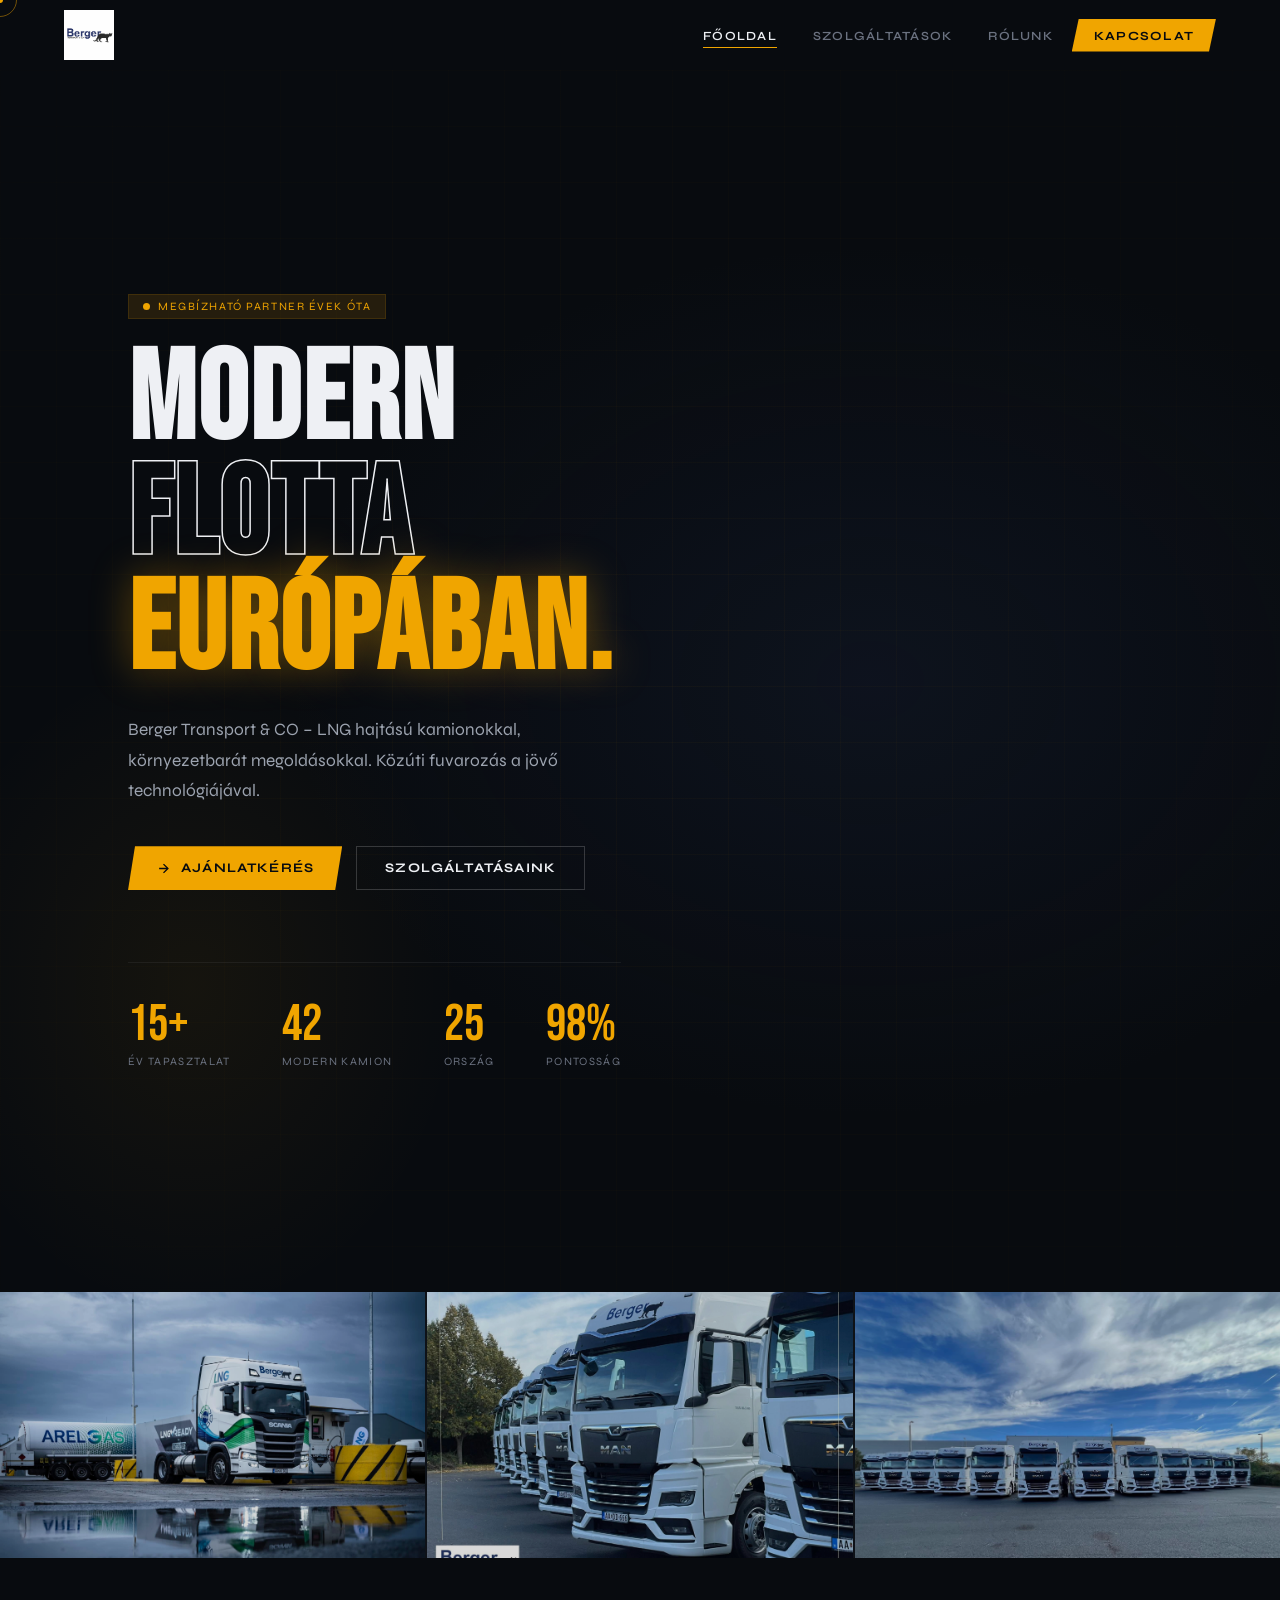
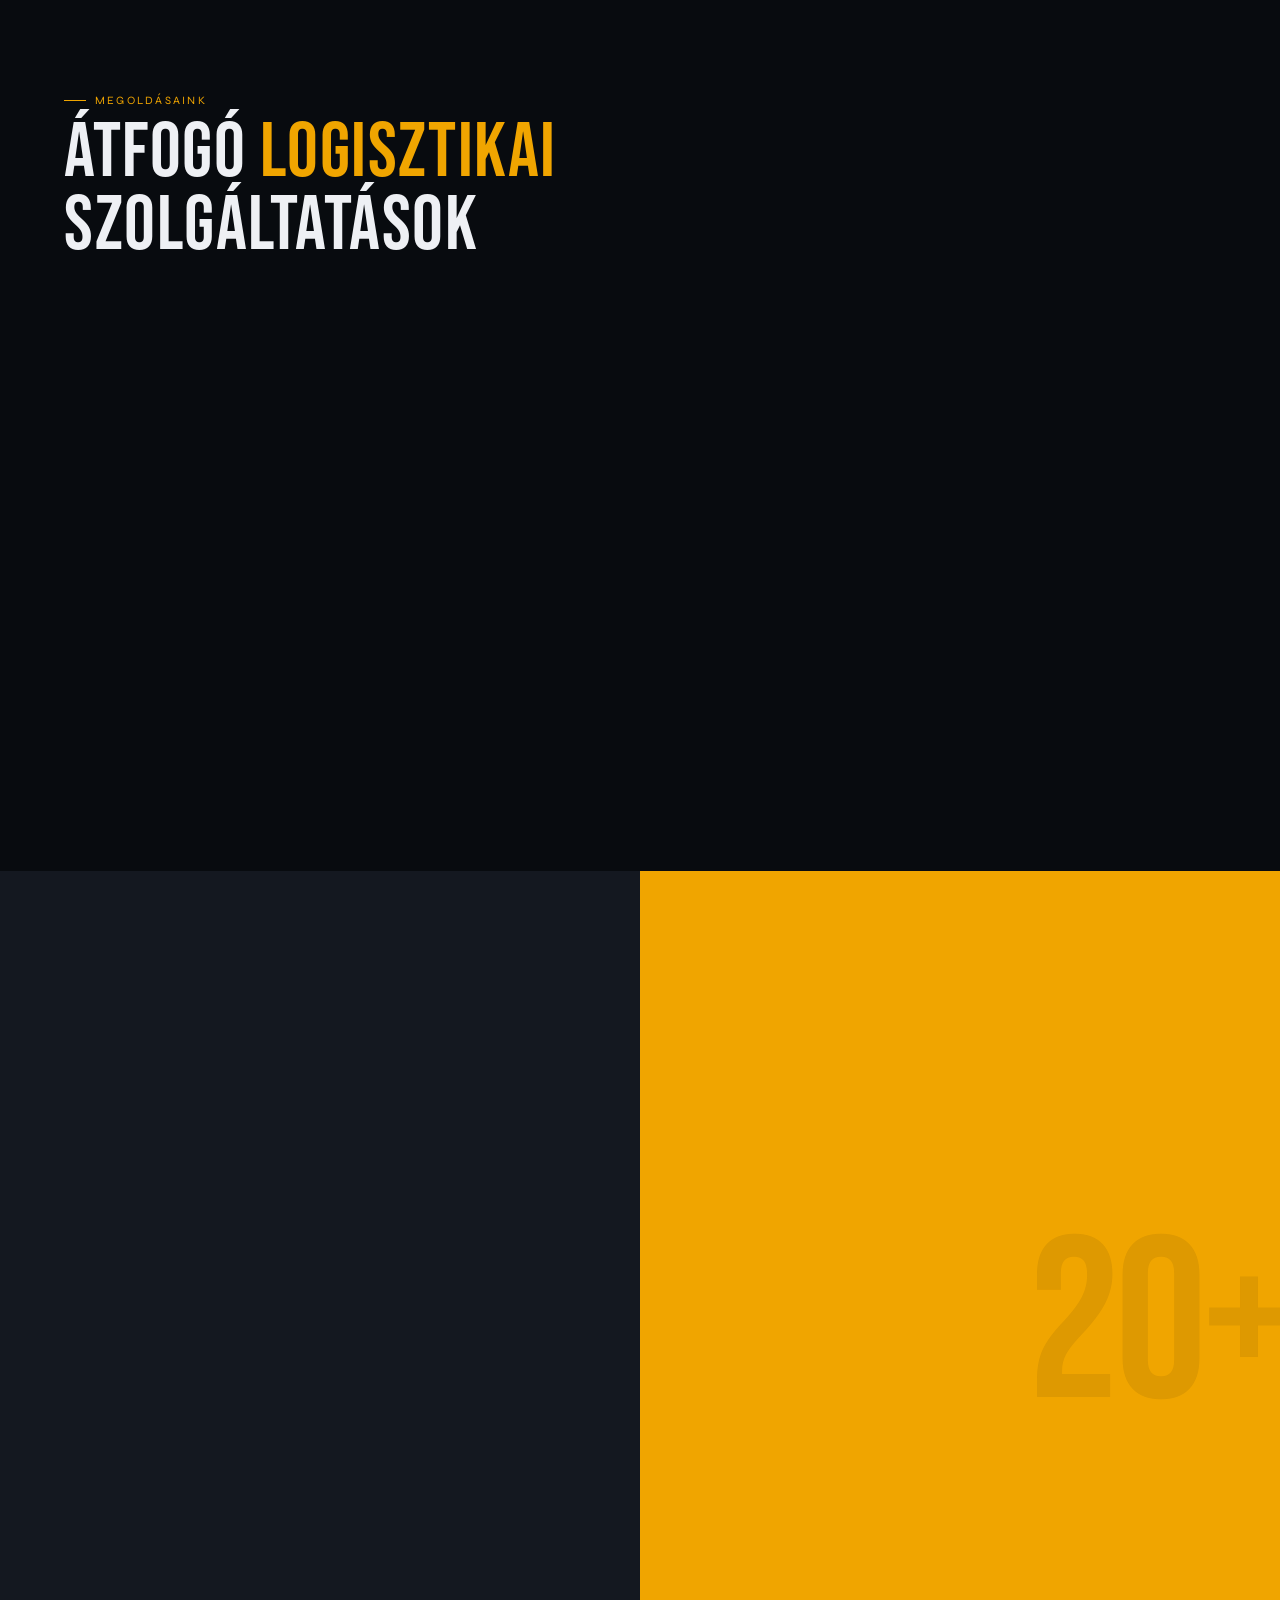
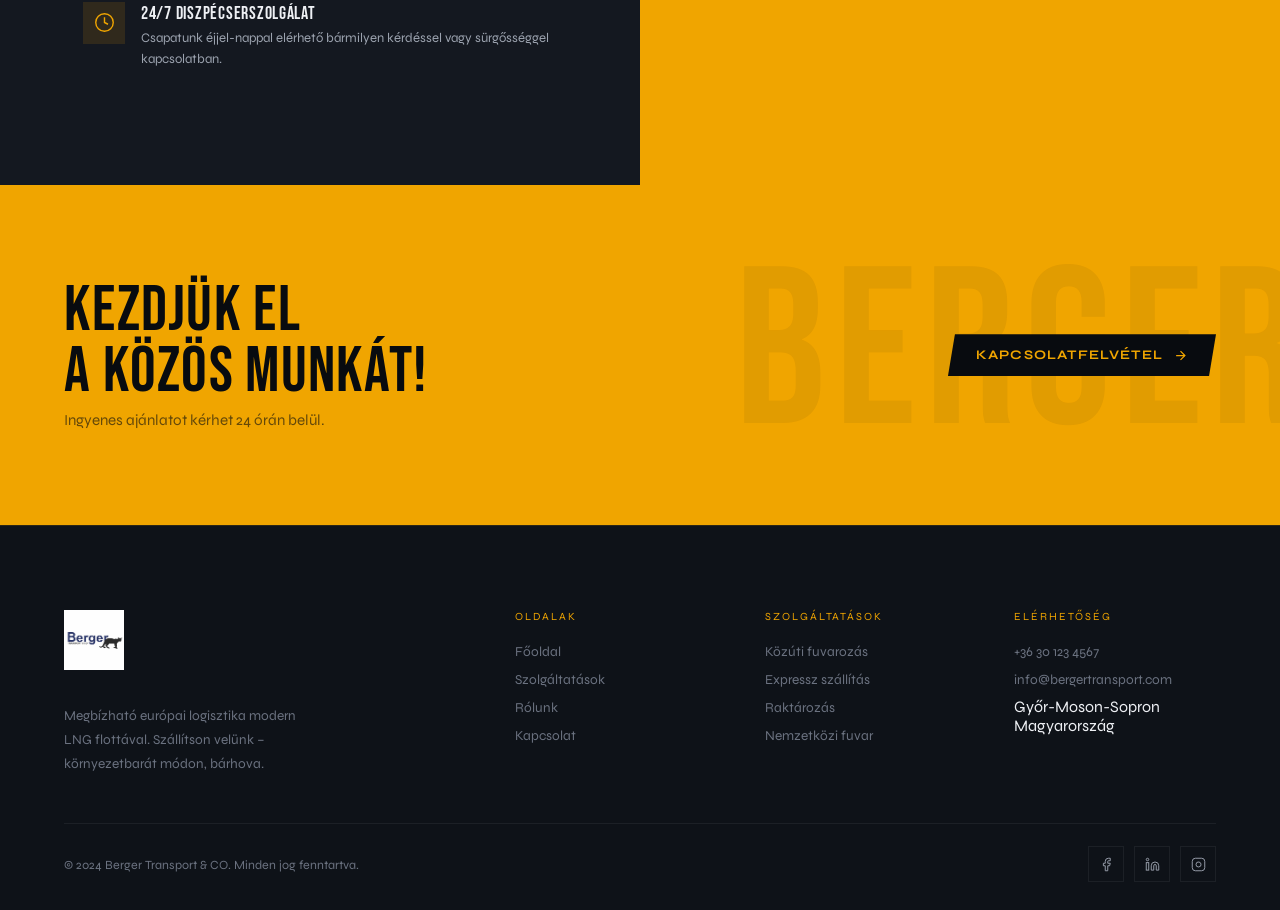
==== index.html @ 61ad1103 "Update index.html" ====
<!DOCTYPE html>
<html lang="hu">
<head>
<meta charset="UTF-8">
<meta name="viewport" content="width=device-width, initial-scale=1.0">
<meta name="description" content="Berger Transport & CO - Megbízható közúti fuvarozás és logisztikai szolgáltatások Európa-szerte. Modern LNG flotta.">
<meta name="keywords" content="fuvarozás, logisztika, szállítmányozás, raktározás, közúti fuvar, expressz szállítás, Berger Transport, LNG kamion">
<meta property="og:title" content="Berger Transport & CO – Logisztika & Fuvarozás">
<meta property="og:description" content="Megbízható európai logisztika modern LNG flottával. Közúti fuvarozás, raktározás, expressz szállítás.">
<meta property="og:type" content="website">
<title>Berger Transport & CO – Logisztika & Fuvarozás</title>
<link href="https://fonts.googleapis.com/css2?family=Bebas+Neue&family=Syne:wght@400;600;700&display=swap" rel="stylesheet">
<style>
:root {
  --bg: #080b0f;
  --bg2: #0e1218;
  --bg3: #141820;
  --navy: #2c3e70;
  --gold: #f0a500;
  --gold2: #d48e00;
  --gold-dim: rgba(240,165,0,0.12);
  --text: #eef0f4;
  --muted: #6b7280;
  --muted2: #9ca3af;
  --border: rgba(240,165,0,0.13);
  --border2: rgba(255,255,255,0.06);
  --nav: 70px;
}

*,*::before,*::after{box-sizing:border-box;margin:0;padding:0}
html{scroll-behavior:smooth}
body{
  background:var(--bg);color:var(--text);
  font-family:'Syne',sans-serif;
  overflow-x:hidden;
  -webkit-font-smoothing:antialiased;
}

/* ── CURSOR ── */
#cur-dot,#cur-ring{position:fixed;top:0;left:0;pointer-events:none;z-index:10000;border-radius:50%;transform:translate(-50%,-50%)}
#cur-dot{width:6px;height:6px;background:var(--gold);transition:transform .1s}
#cur-ring{width:34px;height:34px;border:1.5px solid var(--gold);opacity:.45;transition:transform .15s ease,width .25s,height .25s,opacity .25s}
body.link-hover #cur-ring{width:52px;height:52px;opacity:.25}

/* ── PROGRESS BAR ── */
#prog{position:fixed;top:var(--nav);left:0;height:2px;background:var(--gold);width:0;z-index:999;transition:width .08s linear;pointer-events:none}

/* ── NAV ── */
nav{
  position:fixed;top:0;left:0;right:0;height:var(--nav);
  display:flex;align-items:center;justify-content:space-between;
  padding:0 clamp(16px,5vw,64px);
  z-index:900;transition:background .4s,box-shadow .4s;
}
nav.solid{background:rgba(8,11,15,0.95);backdrop-filter:blur(18px);box-shadow:0 1px 0 var(--border)}

.logo{display:flex;align-items:center;gap:11px;text-decoration:none;cursor:pointer}
.logo-img{height:50px;width:auto;object-fit:contain}

.nav-menu{display:flex;list-style:none;gap:2px}
.nav-menu a{
  display:block;padding:9px 17px;
  font-size:.78rem;font-weight:600;letter-spacing:.1em;text-transform:uppercase;
  text-decoration:none;color:var(--muted);position:relative;transition:color .25s;
}
.nav-menu a::after{
  content:'';position:absolute;bottom:4px;left:17px;right:17px;height:1px;
  background:var(--gold);transform:scaleX(0);transform-origin:left;transition:transform .3s;
}
.nav-menu a:hover,.nav-menu a.on{color:var(--text)}
.nav-menu a:hover::after,.nav-menu a.on::after{transform:scaleX(1)}
.nav-menu .cta-link a{
  background:var(--gold);color:#080b0f;
  padding:9px 22px;font-weight:700;
  clip-path:polygon(7px 0%,100% 0%,calc(100% - 7px) 100%,0% 100%);
  transition:background .2s,transform .2s;
}
.nav-menu .cta-link a::after{display:none}
.nav-menu .cta-link a:hover{background:var(--gold2);transform:translateY(-1px);color:#080b0f}

.burger{display:none;flex-direction:column;gap:5px;background:none;border:none;cursor:pointer;padding:6px}
.burger span{display:block;width:22px;height:2px;background:var(--text);transition:transform .3s,opacity .3s;border-radius:1px}
.burger.x span:nth-child(1){transform:translateY(7px) rotate(45deg)}
.burger.x span:nth-child(2){opacity:0}
.burger.x span:nth-child(3){transform:translateY(-7px) rotate(-45deg)}

/* ── MOBILE NAV ── */
@media(max-width:768px){
  .nav-menu{display:none}
  .burger{display:flex}
  nav{height:60px;padding:0 18px}
  :root{--nav:60px}
  .logo-img{height:40px}
}

/* ── MOBILE OVERLAY ── */
.mob-overlay{
  display:none;position:fixed;inset:0;z-index:850;
  background:rgba(8,11,15,.97);backdrop-filter:blur(24px);
  flex-direction:column;align-items:center;justify-content:center;gap:6px;
}
.mob-overlay.open{display:flex}
.mob-overlay a{
  font-family:'Bebas Neue',sans-serif;
  font-size:clamp(2.4rem,9vw,4rem);letter-spacing:.05em;
  text-decoration:none;color:var(--muted2);
  transition:color .2s;
  opacity:0;transform:translateY(18px);
  animation:mobIn .35s forwards;
}
.mob-overlay a:nth-child(1){animation-delay:.05s}
.mob-overlay a:nth-child(2){animation-delay:.1s}
.mob-overlay a:nth-child(3){animation-delay:.15s}
.mob-overlay a:nth-child(4){animation-delay:.2s}
.mob-overlay a:hover,.mob-overlay a:active{color:var(--gold)}
@keyframes mobIn{to{opacity:1;transform:translateY(0)}}

@media (hover:none){
  #cur-dot,#cur-ring{display:none}
  body{cursor:auto}
}

/* ── PAGES ── */
.page{display:none;min-height:100vh;padding-top:var(--nav);animation:fadeSlide .45s ease}
.page.active{display:block}
@keyframes fadeSlide{from{opacity:0;transform:translateY(14px)}to{opacity:1;transform:translateY(0)}}

/* ── SHARED HELPERS ── */
.lbl{
  display:inline-flex;align-items:center;gap:9px;
  font-size:.7rem;letter-spacing:.2em;text-transform:uppercase;color:var(--gold);
  margin-bottom:10px;
}
.lbl::before{content:'';width:22px;height:1px;background:var(--gold)}
.sec-title{
  font-family:'Bebas Neue',sans-serif;
  font-size:clamp(2.4rem,6vw,4.8rem);
  line-height:.95;letter-spacing:.02em;margin-bottom:14px;
}
.sec-sub{color:var(--muted2);font-size:.95rem;line-height:1.72;max-width:500px;margin-bottom:52px}
section{padding:clamp(64px,10vw,128px) clamp(16px,5vw,72px)}

.reveal{opacity:0;transform:translateY(28px);transition:opacity .7s ease,transform .7s ease}
.reveal.in{opacity:1;transform:none}
.reveal.d1{transition-delay:.1s}.reveal.d2{transition-delay:.2s}.reveal.d3{transition-delay:.3s}.reveal.d4{transition-delay:.4s}

/* ── BTN ── */
.btn{
  display:inline-flex;align-items:center;gap:10px;
  padding:13px 28px;font-weight:700;font-size:.82rem;
  letter-spacing:.09em;text-transform:uppercase;text-decoration:none;
  border:none;cursor:pointer;font-family:'Syne',sans-serif;
  clip-path:polygon(7px 0%,100% 0%,calc(100% - 7px) 100%,0% 100%);
  transition:transform .2s,background .2s,color .2s;
}
.btn svg{width:15px;height:15px;flex-shrink:0}
.btn-gold{background:var(--gold);color:#080b0f}
.btn-gold:hover{background:var(--gold2);transform:translateY(-2px)}
.btn-outline{background:transparent;color:var(--text);border:1px solid rgba(255,255,255,.18);clip-path:none}
.btn-outline:hover{border-color:var(--gold);color:var(--gold);transform:translateY(-2px)}
.btn-dark{background:#080b0f;color:var(--gold)}
.btn-dark:hover{background:#0e1218;transform:translateY(-2px)}

/* ══════════════════════════════════
   HOME PAGE
══════════════════════════════════ */
.hero{
  position:relative;min-height:calc(100vh - var(--nav));
  display:flex;align-items:center;overflow:hidden;
}
.hero-bg{
  position:absolute;inset:0;
  background:
    radial-gradient(ellipse 70% 55% at 68% 50%, rgba(44,62,112,.15) 0%, transparent 65%),
    radial-gradient(ellipse 35% 45% at 15% 75%, rgba(240,165,0,.06) 0%, transparent 60%);
}
.hero-grid{
  position:absolute;inset:0;
  background-image:
    linear-gradient(rgba(240,165,0,.035) 1px,transparent 1px),
    linear-gradient(90deg,rgba(240,165,0,.035) 1px,transparent 1px);
  background-size:56px 56px;
  mask-image:radial-gradient(ellipse 85% 85% at 50% 50%,black,transparent);
}

.hero-inner{
  position:relative;z-index:2;
  padding:clamp(48px,8vw,96px) clamp(16px,5vw,72px);
  max-width:700px;
}
.hero-chip{
  display:inline-flex;align-items:center;gap:8px;
  background:var(--gold-dim);border:1px solid var(--border);
  padding:5px 14px;font-size:.7rem;letter-spacing:.14em;text-transform:uppercase;
  color:var(--gold);margin-bottom:26px;
  animation:fadeUp .55s ease both;
}
.hero-chip::before{content:'';width:7px;height:7px;background:var(--gold);border-radius:50%;animation:blink 1.6s ease-in-out infinite}
@keyframes blink{0%,100%{opacity:1}50%{opacity:.15}}
h1.htitle{
  font-family:'Bebas Neue',sans-serif;
  font-size:clamp(3.8rem,10vw,7.8rem);
  line-height:.92;letter-spacing:.015em;
  margin-bottom:26px;
  animation:fadeUp .55s .08s ease both;
}
h1.htitle .stroke{-webkit-text-stroke:1.5px var(--text);color:transparent}
h1.htitle .glow{color:var(--gold);text-shadow:0 0 40px rgba(240,165,0,.4)}
.hero-desc{
  font-size:clamp(.9rem,1.7vw,1.08rem);color:var(--muted2);line-height:1.75;
  max-width:460px;margin-bottom:40px;
  animation:fadeUp .55s .16s ease both;
}
.hero-acts{display:flex;gap:14px;flex-wrap:wrap;animation:fadeUp .55s .24s ease both}
.hero-nums{
  display:flex;gap:clamp(20px,4vw,56px);
  margin-top:clamp(40px,6vw,72px);
  padding-top:36px;border-top:1px solid var(--border2);
  animation:fadeUp .55s .32s ease both;
  flex-wrap:wrap;
}
.hnum-val{font-family:'Bebas Neue',sans-serif;font-size:clamp(2rem,4.5vw,3.2rem);color:var(--gold);line-height:1}
.hnum-lab{font-size:.7rem;letter-spacing:.12em;text-transform:uppercase;color:var(--muted);margin-top:5px}

@keyframes fadeUp{from{opacity:0;transform:translateY(22px)}to{opacity:1;transform:translateY(0)}}

/* ── PHOTO SHOWCASE ── */
.photo-showcase{
  background:var(--bg2);
  padding:0;
  display:grid;
  grid-template-columns:repeat(3,1fr);
  gap:2px;
  overflow:hidden;
}
.photo-item{
  position:relative;
  aspect-ratio:16/10;
  overflow:hidden;
  cursor:pointer;
}
.photo-item img{
  width:100%;
  height:100%;
  object-fit:cover;
  transition:transform .6s ease,filter .4s;
  filter:brightness(.85);
}
.photo-item:hover img{
  transform:scale(1.08);
  filter:brightness(1);
}
.photo-overlay{
  position:absolute;
  inset:0;
  background:linear-gradient(to top,rgba(8,11,15,.85) 0%,transparent 60%);
  display:flex;
  align-items:flex-end;
  padding:24px;
  opacity:0;
  transition:opacity .4s;
}
.photo-item:hover .photo-overlay{opacity:1}
.photo-caption{
  font-family:'Bebas Neue',sans-serif;
  font-size:1.4rem;
  letter-spacing:.04em;
  color:var(--gold);
}

@media(max-width:768px){
  .photo-showcase{grid-template-columns:1fr}
  .photo-item{aspect-ratio:16/9}
}

/* HOME – SERVICES PREVIEW */
.home-services{background:var(--bg)}
.srv-grid{
  display:grid;
  grid-template-columns:repeat(auto-fit,minmax(270px,1fr));
  gap:2px;
}
.srv-card{
  background:var(--bg3);padding:38px 34px;
  position:relative;overflow:hidden;
  transition:transform .35s,background .3s;
}
.srv-card::before{
  content:'';position:absolute;top:0;left:0;right:0;height:2px;
  background:var(--gold);transform:scaleX(0);transform-origin:left;transition:transform .4s;
}
.srv-card:hover{background:#1a2030;transform:translateY(-5px)}
.srv-card:hover::before{transform:scaleX(1)}
.srv-card-num{
  position:absolute;top:26px;right:26px;
  font-family:'Bebas Neue',sans-serif;font-size:4rem;
  color:rgba(240,165,0,.06);line-height:1;
  transition:color .3s;pointer-events:none;
}
.srv-card:hover .srv-card-num{color:rgba(240,165,0,.1)}
.srv-icon{
  width:50px;height:50px;background:var(--gold-dim);border:1px solid var(--border);
  display:flex;align-items:center;justify-content:center;margin-bottom:22px;
  transition:background .3s;
}
.srv-card:hover .srv-icon{background:rgba(240,165,0,.22)}
.srv-icon svg{width:24px;height:24px;stroke:var(--gold);fill:none;stroke-width:1.6}
.srv-card-title{font-family:'Bebas Neue',sans-serif;font-size:1.55rem;letter-spacing:.04em;margin-bottom:10px}
.srv-card-desc{color:var(--muted2);font-size:.86rem;line-height:1.68}

/* HOME – WHY */
.why-wrap{display:grid;grid-template-columns:1fr 1fr;gap:0;align-items:stretch}
@media(max-width:820px){.why-wrap{grid-template-columns:1fr}}
.why-left{padding:clamp(48px,8vw,96px) clamp(16px,5vw,72px);background:var(--bg3)}
.why-right{
  background:var(--gold);
  padding:clamp(48px,8vw,96px) clamp(16px,5vw,72px);
  display:flex;flex-direction:column;justify-content:center;
  position:relative;overflow:hidden;
}
.why-right::before{
  content:'20+';
  position:absolute;right:-10px;top:50%;transform:translateY(-50%);
  font-family:'Bebas Neue',sans-serif;font-size:clamp(8rem,18vw,15rem);
  color:rgba(8,11,15,.08);line-height:1;pointer-events:none;letter-spacing:-.02em;
}
.why-features{display:flex;flex-direction:column;gap:18px;margin-bottom:0}
.why-feat{
  display:flex;gap:16px;align-items:flex-start;
  padding:18px;border:1px solid transparent;
  transition:border-color .3s,background .3s;
}
.why-feat:hover{border-color:var(--border);background:rgba(240,165,0,.03)}
.wf-icon{
  width:42px;height:42px;flex-shrink:0;
  background:var(--gold-dim);display:flex;align-items:center;justify-content:center;
}
.wf-icon svg{width:21px;height:21px;stroke:var(--gold);fill:none;stroke-width:1.6}
.wf-title{font-family:'Bebas Neue',sans-serif;font-size:1.15rem;letter-spacing:.04em;margin-bottom:3px}
.wf-desc{color:var(--muted2);font-size:.82rem;line-height:1.62}

.why-right-title{
  font-family:'Bebas Neue',sans-serif;
  font-size:clamp(2.5rem,5vw,4rem);
  color:#080b0f;line-height:.95;letter-spacing:.02em;
  margin-bottom:20px;position:relative;z-index:1;
}
.why-right-desc{color:rgba(8,11,15,.65);font-size:.95rem;line-height:1.72;margin-bottom:32px;position:relative;z-index:1;max-width:380px}
.why-nums{display:flex;gap:36px;position:relative;z-index:1;flex-wrap:wrap}
.wnum{border-left:2px solid rgba(8,11,15,.2);padding-left:16px}
.wnum-val{font-family:'Bebas Neue',sans-serif;font-size:2.4rem;color:#080b0f;line-height:1}
.wnum-lab{font-size:.68rem;letter-spacing:.1em;text-transform:uppercase;color:rgba(8,11,15,.55);margin-top:3px}

/* HOME – CTA STRIP */
.cta-strip{
  background:var(--gold);
  padding:clamp(56px,8vw,96px) clamp(16px,5vw,72px);
  position:relative;overflow:hidden;
}
.cta-strip::after{
  content:'BERGER';
  position:absolute;right:-30px;top:50%;transform:translateY(-50%);
  font-family:'Bebas Neue',sans-serif;
  font-size:clamp(5rem,18vw,14rem);
  color:rgba(8,11,15,.06);letter-spacing:.04em;pointer-events:none;white-space:nowrap;
}
.cta-inner{display:flex;align-items:center;justify-content:space-between;gap:32px;flex-wrap:wrap;position:relative;z-index:1}
.cta-title{font-family:'Bebas Neue',sans-serif;font-size:clamp(2.2rem,5.5vw,4rem);color:#080b0f;line-height:.95;letter-spacing:.02em}
.cta-sub{color:rgba(8,11,15,.6);font-size:.95rem;margin-top:8px}

/* ══════════════════════════════════
   SERVICES PAGE
══════════════════════════════════ */
.page-hero{
  padding:clamp(52px,8vw,96px) clamp(16px,5vw,72px);
  background:var(--bg2);border-bottom:1px solid var(--border);
  position:relative;overflow:hidden;
}
.page-hero::after{
  content:attr(data-echo);
  position:absolute;right:-20px;bottom:-20px;
  font-family:'Bebas Neue',sans-serif;font-size:clamp(5rem,15vw,11rem);
  color:rgba(240,165,0,.04);letter-spacing:.04em;line-height:1;pointer-events:none;white-space:nowrap;
}
.srv-rows{display:flex;flex-direction:column;gap:2px}
.srv-row{
  display:grid;grid-template-columns:220px 1fr;
  background:var(--bg2);overflow:hidden;
  transition:background .3s;
}
.srv-row:hover{background:var(--bg3)}
.srv-row-l{
  padding:40px 32px;border-right:1px solid var(--border2);
  display:flex;flex-direction:column;justify-content:space-between;align-items:flex-start;
}
.srv-row-r{padding:40px 40px}
.srv-row-num{font-family:'Bebas Neue',sans-serif;font-size:3.5rem;color:rgba(240,165,0,.14);line-height:1;margin-bottom:auto}
.srv-row-icon{
  width:48px;height:48px;background:var(--gold-dim);border:1px solid var(--border);
  display:flex;align-items:center;justify-content:center;margin-top:16px;
}
.srv-row-icon svg{width:23px;height:23px;stroke:var(--gold);fill:none;stroke-width:1.5}
.srv-row-name{font-family:'Bebas Neue',sans-serif;font-size:1.6rem;letter-spacing:.04em;margin-bottom:12px}
.srv-row-desc{color:var(--muted2);font-size:.9rem;line-height:1.7;margin-bottom:20px}
.tags{display:flex;flex-wrap:wrap;gap:8px}
.tag{
  padding:4px 12px;border:1px solid var(--border2);
  font-size:.68rem;letter-spacing:.1em;text-transform:uppercase;color:var(--muted);
}
@media(max-width:680px){
  .srv-row{grid-template-columns:1fr}
  .srv-row-l{border-right:none;border-bottom:1px solid var(--border2);padding:28px 20px;flex-direction:row;align-items:center;gap:16px}
  .srv-row-num{font-size:2.5rem;margin-bottom:0}
  .srv-row-r{padding:28px 20px}
}

.process-grid{display:grid;grid-template-columns:repeat(auto-fit,minmax(200px,1fr));gap:2px}
.proc-card{
  background:var(--bg3);padding:36px 28px;
  position:relative;transition:transform .3s,background .3s;
}
.proc-card::before{
  content:'';position:absolute;top:0;left:0;width:2px;height:0;
  background:var(--gold);transition:height .4s ease;
}
.proc-card:hover::before{height:100%}
.proc-card:hover{background:#181f2d;transform:translateX(4px)}
.proc-step{font-family:'Bebas Neue',sans-serif;font-size:3rem;color:rgba(240,165,0,.12);line-height:1;margin-bottom:16px}
.proc-title{font-family:'Bebas Neue',sans-serif;font-size:1.25rem;letter-spacing:.04em;margin-bottom:8px}
.proc-desc{color:var(--muted2);font-size:.84rem;line-height:1.65}

/* ══════════════════════════════════
   ABOUT PAGE
══════════════════════════════════ */
.about-intro{display:grid;grid-template-columns:1fr 1fr;gap:0;align-items:stretch}
@media(max-width:820px){.about-intro{grid-template-columns:1fr}}
.about-intro-l{padding:clamp(48px,8vw,96px) clamp(16px,5vw,72px);background:var(--bg2)}
.about-intro-r{
  background:var(--bg3);padding:clamp(48px,8vw,96px) clamp(16px,5vw,72px);
  display:flex;flex-direction:column;justify-content:center;
}
.big-quote{
  font-family:'Bebas Neue',sans-serif;font-size:clamp(1.6rem,4vw,2.8rem);
  letter-spacing:.02em;line-height:1.2;color:var(--text);margin-bottom:24px;
}
.big-quote span{color:var(--gold)}
.about-text{color:var(--muted2);font-size:.92rem;line-height:1.78;margin-bottom:16px}

.timeline-sec{background:var(--bg2)}
.timeline{display:flex;flex-direction:column;gap:0;position:relative;padding-left:clamp(40px,6vw,72px)}
.timeline::before{content:'';position:absolute;left:0;top:8px;bottom:8px;width:1px;background:var(--border)}
.tl-item{position:relative;padding:36px 0 36px 32px;border-bottom:1px solid var(--border2)}
.tl-item:last-child{border-bottom:none}
.tl-dot{position:absolute;left:-39px;top:42px;width:14px;height:14px;background:var(--gold);border-radius:50%;box-shadow:0 0 0 4px rgba(240,165,0,.15)}
.tl-year{font-family:'Bebas Neue',sans-serif;font-size:1rem;color:var(--gold);letter-spacing:.12em;margin-bottom:8px}
.tl-title{font-family:'Bebas Neue',sans-serif;font-size:1.5rem;letter-spacing:.04em;margin-bottom:8px}
.tl-desc{color:var(--muted2);font-size:.88rem;line-height:1.68;max-width:580px}

.team-grid{display:grid;grid-template-columns:repeat(auto-fit,minmax(210px,1fr));gap:2px}
.team-card{
  background:var(--bg3);padding:36px 28px;text-align:center;
  transition:transform .3s,background .3s;
}
.team-card:hover{transform:translateY(-5px);background:#1a2030}
.team-hex{
  width:70px;height:70px;margin:0 auto 18px;
  background:var(--gold);
  clip-path:polygon(25% 0%,75% 0%,100% 50%,75% 100%,25% 100%,0% 50%);
  display:flex;align-items:center;justify-content:center;
  font-family:'Bebas Neue',sans-serif;font-size:1.5rem;color:#080b0f;
}
.team-name{font-family:'Bebas Neue',sans-serif;font-size:1.25rem;letter-spacing:.04em;margin-bottom:4px}
.team-pos{font-size:.72rem;letter-spacing:.12em;text-transform:uppercase;color:var(--gold)}
.team-bio{color:var(--muted);font-size:.82rem;line-height:1.62;margin-top:12px}

.vals-grid{display:grid;grid-template-columns:repeat(auto-fit,minmax(240px,1fr));gap:2px;background:var(--bg2)}
.val-card{
  background:var(--bg3);padding:36px 32px;
  border-left:2px solid transparent;transition:border-color .3s,transform .3s;
}
.val-card:hover{border-color:var(--gold);transform:translateX(4px)}
.val-ico{width:44px;height:44px;background:var(--gold-dim);border:1px solid var(--border);display:flex;align-items:center;justify-content:center;margin-bottom:20px}
.val-ico svg{width:22px;height:22px;stroke:var(--gold);fill:none;stroke-width:1.5}
.val-title{font-family:'Bebas Neue',sans-serif;font-size:1.3rem;letter-spacing:.04em;margin-bottom:8px}
.val-desc{color:var(--muted2);font-size:.85rem;line-height:1.65}

/* ══════════════════════════════════
   CONTACT PAGE
══════════════════════════════════ */
.contact-wrap{display:grid;grid-template-columns:1fr 1.5fr;gap:2px}
@media(max-width:820px){.contact-wrap{grid-template-columns:1fr}}
.contact-l{background:var(--bg2);padding:clamp(40px,6vw,72px) clamp(16px,5vw,64px)}
.contact-r{background:var(--bg3);padding:clamp(40px,6vw,72px) clamp(16px,5vw,64px)}

.cinfo-item{display:flex;gap:16px;margin-bottom:30px}
.cinfo-ico{
  width:44px;height:44px;flex-shrink:0;
  background:var(--gold-dim);border:1px solid var(--border);
  display:flex;align-items:center;justify-content:center;
}
.cinfo-ico svg{width:20px;height:20px;stroke:var(--gold);fill:none;stroke-width:1.5}
.cinfo-lbl{font-size:.68rem;letter-spacing:.14em;text-transform:uppercase;color:var(--gold);margin-bottom:3px}
.cinfo-val{font-size:.92rem;line-height:1.55}
.cinfo-val a{color:var(--text);text-decoration:none;transition:color .2s}
.cinfo-val a:hover{color:var(--gold)}

.form-field{margin-bottom:18px}
.form-lbl{display:block;font-size:.68rem;letter-spacing:.13em;text-transform:uppercase;color:var(--muted);margin-bottom:7px}
.form-inp{
  width:100%;background:var(--bg);border:1px solid var(--border2);
  color:var(--text);padding:12px 15px;font-size:.9rem;
  font-family:'Syne',sans-serif;outline:none;transition:border-color .25s;border-radius:0;
}
.form-inp:focus{border-color:var(--gold)}
.form-inp::placeholder{color:var(--muted)}
.form-inp.error{border-color:#ef4444}
textarea.form-inp{resize:vertical;min-height:130px}
.form-row2{display:grid;grid-template-columns:1fr 1fr;gap:16px}
@media(max-width:500px){.form-row2{grid-template-columns:1fr}}
.form-btn{
  width:100%;background:var(--gold);color:#080b0f;
  padding:14px;font-weight:700;font-size:.82rem;letter-spacing:.1em;text-transform:uppercase;
  border:none;cursor:pointer;font-family:'Syne',sans-serif;
  clip-path:polygon(6px 0%,100% 0%,calc(100% - 6px) 100%,0% 100%);
  transition:background .2s,transform .2s;margin-top:8px;
}
.form-btn:hover{background:var(--gold2);transform:translateY(-2px)}
.form-btn:disabled{opacity:.5;cursor:not-allowed}

.map-box{
  background:var(--bg2);height:280px;
  display:flex;align-items:center;justify-content:center;
  position:relative;overflow:hidden;margin-top:2px;
  border:1px solid var(--border2);
}
.map-grid-bg{
  position:absolute;inset:0;
  background-image:linear-gradient(rgba(240,165,0,.05) 1px,transparent 1px),linear-gradient(90deg,rgba(240,165,0,.05) 1px,transparent 1px);
  background-size:38px 38px;
}
.map-pin-anim{position:relative;z-index:1;text-align:center;animation:mapFloat 2.2s ease-in-out infinite}
@keyframes mapFloat{0%,100%{transform:translateY(0)}50%{transform:translateY(-9px)}}
.map-pin-anim svg{width:42px;height:42px;fill:var(--gold)}
.map-pin-anim p{font-family:'Bebas Neue',sans-serif;font-size:1.1rem;letter-spacing:.06em;margin-top:6px;color:var(--gold)}
.map-ping{
  position:absolute;width:80px;height:80px;
  border:1px solid var(--gold);border-radius:50%;
  animation:ping 2.2s ease-out infinite;opacity:0;
  top:50%;left:50%;transform:translate(-50%,-50%);
}
.map-ping:nth-child(2){animation-delay:.8s}
@keyframes ping{0%{transform:translate(-50%,-50%) scale(.2);opacity:.6}100%{transform:translate(-50%,-50%) scale(1.6);opacity:0}}

/* ── FOOTER ── */
footer{background:var(--bg2);border-top:1px solid var(--border);padding:clamp(52px,8vw,84px) clamp(16px,5vw,72px) 28px}
.footer-top{display:grid;grid-template-columns:2fr 1fr 1fr 1fr;gap:48px;margin-bottom:48px}
@media(max-width:900px){.footer-top{grid-template-columns:1fr 1fr}}
@media(max-width:500px){.footer-top{grid-template-columns:1fr}}
.footer-brand .logo-img{height:60px;margin-bottom:16px}
.footer-brand p{color:var(--muted);font-size:.85rem;line-height:1.75;margin-top:14px;max-width:250px}
.footer-col-h{font-size:.68rem;letter-spacing:.18em;text-transform:uppercase;color:var(--gold);margin-bottom:18px}
.footer-links{list-style:none;display:flex;flex-direction:column;gap:9px}
.footer-links a{color:var(--muted);text-decoration:none;font-size:.85rem;transition:color .2s}
.footer-links a:hover{color:var(--text)}
.footer-bottom{border-top:1px solid var(--border2);padding-top:22px;display:flex;justify-content:space-between;align-items:center;flex-wrap:wrap;gap:12px}
.footer-bottom p{color:var(--muted);font-size:.78rem}
.socials{display:flex;gap:10px}
.soc-btn{width:36px;height:36px;border:1px solid var(--border2);display:flex;align-items:center;justify-content:center;text-decoration:none;transition:border-color .2s,background .2s}
.soc-btn:hover{border-color:var(--gold);background:var(--gold-dim)}
.soc-btn svg{width:15px;height:15px;stroke:var(--muted2);fill:none;stroke-width:1.5;transition:stroke .2s}
.soc-btn:hover svg{stroke:var(--gold)}

/* ── SCROLL-TO-TOP ── */
#scrollTop{
  position:fixed;bottom:26px;right:26px;z-index:800;
  width:42px;height:42px;background:var(--gold);border:none;cursor:pointer;
  display:flex;align-items:center;justify-content:center;
  clip-path:polygon(5px 0%,100% 0%,calc(100% - 5px) 100%,0% 100%);
  opacity:0;transform:translateY(12px);transition:opacity .3s,transform .3s;
  pointer-events:none;
}
#scrollTop.show{opacity:1;transform:translateY(0);pointer-events:auto}
#scrollTop svg{width:17px;height:17px;stroke:#080b0f;fill:none;stroke-width:2.2}

/* ── TOAST ── */
#toast{
  position:fixed;bottom:26px;left:50%;transform:translateX(-50%) translateY(50px);
  background:var(--bg3);border:1px solid var(--border);padding:13px 24px;
  display:flex;align-items:center;gap:10px;z-index:9999;
  font-size:.85rem;opacity:0;transition:transform .4s,opacity .4s;pointer-events:none;
}
#toast.show{transform:translateX(-50%) translateY(0);opacity:1}
#toast-dot{width:7px;height:7px;background:#4ade80;border-radius:50%;flex-shrink:0}

@media(max-width:768px){
  .srv-grid{grid-template-columns:1fr}
  .hero-nums{gap:20px}
  .hero-nums>div{min-width:120px}
}
</style>
</head>
<body>

<!-- Cursor -->
<div id="cur-ring"></div>
<div id="cur-dot"></div>

<!-- Progress -->
<div id="prog"></div>

<!-- Scroll Top -->
<button id="scrollTop" aria-label="Vissza a tetejére">
  <svg viewBox="0 0 24 24"><polyline points="18 15 12 9 6 15"/></svg>
</button>

<!-- Toast -->
<div id="toast"><div id="toast-dot"></div><span id="toast-msg">Üzenet elküldve!</span></div>

<!-- ═══ NAV ═══ -->
<nav id="nav">
  <a href="#" class="logo" onclick="showPage('home');return false" aria-label="Berger Transport Főoldal">
    <img src="logo.jpg" alt="Berger Transport & CO Logo" class="logo-img">
  </a>

  <ul class="nav-menu" id="navMenu">
    <li><a href="#" onclick="nav('home');return false" data-p="home" class="on">Főoldal</a></li>
    <li><a href="#" onclick="nav('services');return false" data-p="services">Szolgáltatások</a></li>
    <li><a href="#" onclick="nav('about');return false" data-p="about">Rólunk</a></li>
    <li class="cta-link"><a href="#" onclick="nav('contact');return false" data-p="contact">Kapcsolat</a></li>
  </ul>

  <button class="burger" id="burger" onclick="toggleMob()" aria-label="Menü megnyitása">
    <span></span><span></span><span></span>
  </button>
</nav>

<!-- Mobile overlay -->
<div class="mob-overlay" id="mobOverlay">
  <a href="#" onclick="nav('home');toggleMob();return false">Főoldal</a>
  <a href="#" onclick="nav('services');toggleMob();return false">Szolgáltatások</a>
  <a href="#" onclick="nav('about');toggleMob();return false">Rólunk</a>
  <a href="#" onclick="nav('contact');toggleMob();return false">Kapcsolat</a>
</div>

<!-- ═══════════════════════════════
     HOME PAGE
═══════════════════════════════ -->
<div class="page active" id="page-home">

  <!-- HERO -->
  <section class="hero">
    <div class="hero-bg"></div>
    <div class="hero-grid"></div>
    <div class="hero-inner">
      <div class="hero-chip">Megbízható partner évek óta</div>
      <h1 class="htitle">
        MODERN<br>
        <span class="stroke">FLOTTA</span><br>
        <span class="glow">EURÓPÁBAN.</span>
      </h1>
      <p class="hero-desc">Berger Transport & CO – LNG hajtású kamionokkal, környezetbarát megoldásokkal. Közúti fuvarozás a jövő technológiájával.</p>
      <div class="hero-acts">
        <button class="btn btn-gold" onclick="showPage('contact')">
          <svg viewBox="0 0 24 24" fill="none" stroke="currentColor" stroke-width="2.2"><line x1="5" y1="12" x2="19" y2="12"/><polyline points="12 5 19 12 12 19"/></svg>
          Ajánlatkérés
        </button>
        <button class="btn btn-outline" onclick="showPage('services')">Szolgáltatásaink</button>
      </div>
      <div class="hero-nums">
        <div>
          <div class="hnum-val" data-cnt="15" data-suf="+">0</div>
          <div class="hnum-lab">Év tapasztalat</div>
        </div>
        <div>
          <div class="hnum-val" data-cnt="42">0</div>
          <div class="hnum-lab">Modern kamion</div>
        </div>
        <div>
          <div class="hnum-val" data-cnt="25">0</div>
          <div class="hnum-lab">Ország</div>
        </div>
        <div>
          <div class="hnum-val" data-cnt="98" data-suf="%">0</div>
          <div class="hnum-lab">Pontosság</div>
        </div>
      </div>
    </div>
  </section>

  <!-- PHOTO SHOWCASE -->
  <div class="photo-showcase">
    <div class="photo-item reveal">
      <img src="ke_p3.jpg" alt="Berger Transport LNG kamion tankolás közben" loading="lazy">
      <div class="photo-overlay">
        <div class="photo-caption">Környezetbarát LNG technológia</div>
      </div>
    </div>
    <div class="photo-item reveal d1">
      <img src="ke_p2.jpg" alt="Berger Transport MAN kamionok sorban" loading="lazy">
      <div class="photo-overlay">
        <div class="photo-caption">Modern MAN flotta</div>
      </div>
    </div>
    <div class="photo-item reveal d2">
      <img src="ke_p1.jpg" alt="Berger Transport kamionflotta panoráma" loading="lazy">
      <div class="photo-overlay">
        <div class="photo-caption">Teljes kapacitás bármikor</div>
      </div>
    </div>
  </div>

  <!-- SERVICES PREVIEW -->
  <section class="home-services">
    <div class="lbl reveal">Megoldásaink</div>
    <div class="sec-title reveal d1">Átfogó <span style="color:var(--gold)">logisztikai</span><br>szolgáltatások</div>
    <p class="sec-sub reveal d2">Modern LNG kamionjainkkal környezetbarát, megbízható szállítást biztosítunk egész Európában.</p>
    <div class="srv-grid">
      <div class="srv-card reveal">
        <div class="srv-card-num">01</div>
        <div class="srv-icon"><svg viewBox="0 0 24 24"><rect x="1" y="3" width="15" height="13"/><path d="M16 8h4l3 3v5h-7V8z"/><circle cx="5.5" cy="18.5" r="2.5"/><circle cx="18.5" cy="18.5" r="2.5"/></svg></div>
        <div class="srv-card-title">Közúti fuvarozás</div>
        <p class="srv-card-desc">Teljes és részrakományos fuvarozás LNG kamionjainkkal. Modern, környezetbarát flottánk garantálja a megbízhatóságot.</p>
      </div>
      <div class="srv-card reveal d1">
        <div class="srv-card-num">02</div>
        <div class="srv-icon"><svg viewBox="0 0 24 24"><path d="M22 12h-4l-3 9L9 3l-3 9H2"/></svg></div>
        <div class="srv-card-title">Expressz szállítás</div>
        <p class="srv-card-desc">24–72 órás kézbesítés Európa-szerte. Időkritikus küldemények esetén mi vagyunk az ideális partner.</p>
      </div>
      <div class="srv-card reveal d2">
        <div class="srv-card-num">03</div>
        <div class="srv-icon"><svg viewBox="0 0 24 24"><path d="M3 9l9-7 9 7v11a2 2 0 0 1-2 2H5a2 2 0 0 1-2-2z"/><polyline points="9 22 9 12 15 12 15 22"/></svg></div>
        <div class="srv-card-title">Raktározás</div>
        <p class="srv-card-desc">Korszerű raktáraink biztosítják áruja biztonságos tárolását, kezelését és elosztását.</p>
      </div>
      <div class="srv-card reveal d3">
        <div class="srv-card-num">04</div>
        <div class="srv-icon"><svg viewBox="0 0 24 24"><circle cx="12" cy="12" r="10"/><line x1="2" y1="12" x2="22" y2="12"/><path d="M12 2a15.3 15.3 0 0 1 4 10 15.3 15.3 0 0 1-4 10 15.3 15.3 0 0 1-4-10 15.3 15.3 0 0 1 4-10z"/></svg></div>
        <div class="srv-card-title">Nemzetközi fuvar</div>
        <p class="srv-card-desc">25 országban partnerhálózatunk segítségével bármilyen úti célt elérünk gyorsan és biztonságosan.</p>
      </div>
    </div>
    <div style="margin-top:40px;text-align:center" class="reveal">
      <button class="btn btn-gold" onclick="showPage('services')">Összes szolgáltatás
        <svg viewBox="0 0 24 24" fill="none" stroke="currentColor" stroke-width="2"><line x1="5" y1="12" x2="19" y2="12"/><polyline points="12 5 19 12 12 19"/></svg>
      </button>
    </div>
  </section>

  <!-- WHY US -->
  <div class="why-wrap">
    <div class="why-left">
      <div class="lbl reveal">Miért mi?</div>
      <div class="sec-title reveal d1">Környezetbarát<br>és<br><span style="color:var(--gold)">megbízható</span></div>
      <div class="why-features">
        <div class="why-feat reveal d1">
          <div class="wf-icon"><svg viewBox="0 0 24 24"><circle cx="12" cy="12" r="10"/><path d="M12 6v6l4 2"/></svg></div>
          <div>
            <div class="wf-title">LNG technológia</div>
            <p class="wf-desc">Modern LNG hajtású kamionjaink 20%-kal kevesebb CO₂-t bocsátanak ki, mint a dízel társaik.</p>
          </div>
        </div>
        <div class="why-feat reveal d2">
          <div class="wf-icon"><svg viewBox="0 0 24 24"><path d="M12 22s8-4 8-10V5l-8-3-8 3v7c0 6 8 10 8 10z"/></svg></div>
          <div>
            <div class="wf-title">GPS nyomkövetés</div>
            <p class="wf-desc">Valós idejű pozíció-frissítéssel mindig tudja, hol tart szállítmánya.</p>
          </div>
        </div>
        <div class="why-feat reveal d3">
          <div class="wf-icon"><svg viewBox="0 0 24 24"><polyline points="20 6 9 17 4 12"/></svg></div>
          <div>
            <div class="wf-title">Európai hálózat</div>
            <p class="wf-desc">25 országban aktív partner-hálózatunk révén gyors és megbízható kézbesítést garantálunk.</p>
          </div>
        </div>
        <div class="why-feat reveal">
          <div class="wf-icon"><svg viewBox="0 0 24 24"><circle cx="12" cy="12" r="10"/><polyline points="12 6 12 12 16 14"/></svg></div>
          <div>
            <div class="wf-title">24/7 diszpécserszolgálat</div>
            <p class="wf-desc">Csapatunk éjjel-nappal elérhető bármilyen kérdéssel vagy sürgősséggel kapcsolatban.</p>
          </div>
        </div>
      </div>
    </div>
    <div class="why-right">
      <div class="why-right-title reveal">15+ év<br>iparági<br>tapasztalat</div>
      <p class="why-right-desc reveal d1">Évek óta több mint 200 aktív ügyfelünknek nyújtunk kiszámítható, gyors és környezetbarát logisztikai megoldásokat.</p>
      <div class="why-nums reveal d2">
        <div class="wnum">
          <div class="wnum-val">42</div>
          <div class="wnum-lab">Modern kamion</div>
        </div>
        <div class="wnum">
          <div class="wnum-val">25</div>
          <div class="wnum-lab">Ország</div>
        </div>
        <div class="wnum">
          <div class="wnum-val">98%</div>
          <div class="wnum-lab">Pontosság</div>
        </div>
      </div>
    </div>
  </div>

  <!-- CTA STRIP -->
  <div class="cta-strip">
    <div class="cta-inner">
      <div>
        <div class="cta-title reveal">Kezdjük el<br>a közös munkát!</div>
        <p class="cta-sub reveal d1">Ingyenes ajánlatot kérhet 24 órán belül.</p>
      </div>
      <button class="btn btn-dark reveal d2" onclick="showPage('contact')">
        Kapcsolatfelvétel
        <svg viewBox="0 0 24 24" fill="none" stroke="currentColor" stroke-width="2"><line x1="5" y1="12" x2="19" y2="12"/><polyline points="12 5 19 12 12 19"/></svg>
      </button>
    </div>
  </div>

  <!-- FOOTER -->
  <footer>
    <div class="footer-top">
      <div class="footer-brand">
        <img src="logo.jpg" alt="Berger Transport & CO" class="logo-img">
        <p>Megbízható európai logisztika modern LNG flottával. Szállítson velünk – környezetbarát módon, bárhova.</p>
      </div>
      <div>
        <div class="footer-col-h">Oldalak</div>
        <ul class="footer-links">
          <li><a href="#" onclick="nav('home');return false">Főoldal</a></li>
          <li><a href="#" onclick="nav('services');return false">Szolgáltatások</a></li>
          <li><a href="#" onclick="nav('about');return false">Rólunk</a></li>
          <li><a href="#" onclick="nav('contact');return false">Kapcsolat</a></li>
        </ul>
      </div>
      <div>
        <div class="footer-col-h">Szolgáltatások</div>
        <ul class="footer-links">
          <li><a href="#" onclick="showPage('services');return false">Közúti fuvarozás</a></li>
          <li><a href="#" onclick="showPage('services');return false">Expressz szállítás</a></li>
          <li><a href="#" onclick="showPage('services');return false">Raktározás</a></li>
          <li><a href="#" onclick="showPage('services');return false">Nemzetközi fuvar</a></li>
        </ul>
      </div>
      <div>
        <div class="footer-col-h">Elérhetőség</div>
        <ul class="footer-links">
          <li><a href="tel:+36301234567">+36 30 123 4567</a></li>
          <li><a href="mailto:info@bergertransport.com">info@bergertransport.com</a></li>
          <li>Győr-Moson-Sopron<br>Magyarország</li>
        </ul>
      </div>
    </div>
    <div class="footer-bottom">
      <p>© 2024 Berger Transport & CO. Minden jog fenntartva.</p>
      <div class="socials">
        <a class="soc-btn" href="https://www.facebook.com/profile.php?id=100089573075738" target="_blank" aria-label="Facebook"><svg viewBox="0 0 24 24"><path d="M18 2h-3a5 5 0 0 0-5 5v3H7v4h3v8h4v-8h3l1-4h-4V7a1 1 0 0 1 1-1h3z"/></svg></a>
        <a class="soc-btn" href="#" aria-label="LinkedIn"><svg viewBox="0 0 24 24"><path d="M16 8a6 6 0 0 1 6 6v7h-4v-7a2 2 0 0 0-2-2 2 2 0 0 0-2 2v7h-4v-7a6 6 0 0 1 6-6z"/><rect x="2" y="9" width="4" height="12"/><circle cx="4" cy="4" r="2"/></svg></a>
        <a class="soc-btn" href="#" aria-label="Instagram"><svg viewBox="0 0 24 24"><rect x="2" y="2" width="20" height="20" rx="5" ry="5"/><path d="M16 11.37A4 4 0 1 1 12.63 8 4 4 0 0 1 16 11.37z"/><line x1="17.5" y1="6.5" x2="17.51" y2="6.5"/></svg></a>
      </div>
    </div>
  </footer>
</div><!-- /page-home -->


<!-- ═══════════════════════════════
     SERVICES PAGE
═══════════════════════════════ -->
<div class="page" id="page-services">
  <div class="page-hero" data-echo="SZOLGÁLTATÁSOK">
    <div class="lbl">Amit kínálunk</div>
    <div class="page-title sec-title">Teljes körű<br><span style="color:var(--gold)">logisztikai</span><br>megoldások</div>
    <p style="color:var(--muted2);max-width:520px;font-size:.95rem;line-height:1.72">Egyedi igényekre szabott szállítási szolgáltatások modern LNG flottával.</p>
  </div>

  <section style="background:var(--bg);padding-top:40px">
    <div class="srv-rows">
      <div class="srv-row reveal">
        <div class="srv-row-l">
          <div class="srv-row-num">01</div>
          <div class="srv-row-icon"><svg viewBox="0 0 24 24"><rect x="1" y="3" width="15" height="13"/><path d="M16 8h4l3 3v5h-7V8z"/><circle cx="5.5" cy="18.5" r="2.5"/><circle cx="18.5" cy="18.5" r="2.5"/></svg></div>
        </div>
        <div class="srv-row-r">
          <div class="srv-row-name">Közúti fuvarozás (FTL / LTL)</div>
          <p class="srv-row-desc">Teljes vagy részrakományos közúti fuvarozást vállalunk Európa-szerte modern LNG kamionjainkkal. Környezetbarát megoldásainkkal csökkentjük az ökológiai lábnyomot.</p>
          <div class="tags">
            <span class="tag">LNG hajtás</span>
            <span class="tag">MAN flotta</span>
            <span class="tag">FTL / LTL</span>
            <span class="tag">25 ország</span>
            <span class="tag">GPS követés</span>
          </div>
        </div>
      </div>
      <div class="srv-row reveal d1">
        <div class="srv-row-l">
          <div class="srv-row-num">02</div>
          <div class="srv-row-icon"><svg viewBox="0 0 24 24"><path d="M22 12h-4l-3 9L9 3l-3 9H2"/></svg></div>
        </div>
        <div class="srv-row-r">
          <div class="srv-row-name">Expressz & Sürgős szállítás</div>
          <p class="srv-row-desc">Ha az idő kritikus, expressz szolgáltatásunkkal 24–72 órán belül kézbesítünk Európa bármely pontjára. Dedicated járatok hétvégén is.</p>
          <div class="tags">
            <span class="tag">24h kézbesítés</span>
            <span class="tag">Dedicated járat</span>
            <span class="tag">Hétvégi szolgálat</span>
            <span class="tag">Real-time tracking</span>
          </div>
        </div>
      </div>
      <div class="srv-row reveal d2">
        <div class="srv-row-l">
          <div class="srv-row-num">03</div>
          <div class="srv-row-icon"><svg viewBox="0 0 24 24"><path d="M3 9l9-7 9 7v11a2 2 0 0 1-2 2H5a2 2 0 0 1-2-2z"/><polyline points="9 22 9 12 15 12 15 22"/></svg></div>
        </div>
        <div class="srv-row-r">
          <div class="srv-row-name">Raktározás & Készletkezelés</div>
          <p class="srv-row-desc">Korszerű raktárainkban biztosítjuk áruja biztonságos tárolását. Modern WMS rendszerünk valós idejű készletinformációt nyújt.</p>
          <div class="tags">
            <span class="tag">WMS rendszer</span>
            <span class="tag">Pick & Pack</span>
            <span class="tag">Cross-docking</span>
            <span class="tag">Biztonságos</span>
          </div>
        </div>
      </div>
      <div class="srv-row reveal d3">
        <div class="srv-row-l">
          <div class="srv-row-num">04</div>
          <div class="srv-row-icon"><svg viewBox="0 0 24 24"><circle cx="12" cy="12" r="10"/><line x1="2" y1="12" x2="22" y2="12"/><path d="M12 2a15.3 15.3 0 0 1 4 10 15.3 15.3 0 0 1-4 10 15.3 15.3 0 0 1-4-10 15.3 15.3 0 0 1 4-10z"/></svg></div>
        </div>
        <div class="srv-row-r">
          <div class="srv-row-name">Nemzetközi fuvarozás</div>
          <p class="srv-row-desc">25 országban aktív partnerhálózatunkkal bármilyen európai úti célt elérünk gyorsan és megbízhatóan.</p>
          <div class="tags">
            <span class="tag">25 ország</span>
            <span class="tag">Partnerhálózat</span>
            <span class="tag">Vámkezelés</span>
            <span class="tag">Door-to-door</span>
          </div>
        </div>
      </div>
    </div>
  </section>

  <!-- Process -->
  <section style="background:var(--bg2)">
    <div class="lbl reveal">Hogyan dolgozunk?</div>
    <div class="sec-title reveal d1">A szállítás<br><span style="color:var(--gold)">folyamata</span></div>
    <div class="process-grid">
      <div class="proc-card reveal">
        <div class="proc-step">01</div>
        <div class="proc-title">Ajánlatkérés</div>
        <p class="proc-desc">Töltse ki űrlapunkat vagy hívjon minket. 4 órán belül visszajelzünk személyre szabott ajánlattal.</p>
      </div>
      <div class="proc-card reveal d1">
        <div class="proc-step">02</div>
        <div class="proc-title">Tervezés</div>
        <p class="proc-desc">Diszpécsercsapatunk megtervezi az optimális útvonalat és kiválasztja a megfelelő járműtípust.</p>
      </div>
      <div class="proc-card reveal d2">
        <div class="proc-step">03</div>
        <div class="proc-title">Felvétel</div>
        <p class="proc-desc">Sofőrünk pontosan a megbeszélt időpontban veszi fel az árut és átveszi a szükséges dokumentumokat.</p>
      </div>
      <div class="proc-card reveal d3">
        <div class="proc-step">04</div>
        <div class="proc-title">Szállítás</div>
        <p class="proc-desc">GPS-szel nyomon követheti szállítmányát. Diszpécserünk folyamatosan figyeli a haladást.</p>
      </div>
      <div class="proc-card reveal d4">
        <div class="proc-step">05</div>
        <div class="proc-title">Kézbesítés</div>
        <p class="proc-desc">Az áru megérkezésekor digitális aláírással igazoljuk a sikeres kézbesítést és azonnal értesítjük Önt.</p>
      </div>
    </div>
  </section>

  <!-- CTA -->
  <div class="cta-strip">
    <div class="cta-inner">
      <div>
        <div class="cta-title reveal">Kér egy ingyenes<br>ajánlatot?</div>
        <p class="cta-sub reveal d1">Válaszolunk 4 munkórán belül.</p>
      </div>
      <button class="btn btn-dark reveal d2" onclick="showPage('contact')">
        Ajánlatkérés most
        <svg viewBox="0 0 24 24" fill="none" stroke="currentColor" stroke-width="2"><line x1="5" y1="12" x2="19" y2="12"/><polyline points="12 5 19 12 12 19"/></svg>
      </button>
    </div>
  </div>

  <footer>
    <div class="footer-top">
      <div class="footer-brand">
        <img src="logo.jpg" alt="Berger Transport & CO" class="logo-img">
        <p>Megbízható európai logisztika modern LNG flottával.</p>
      </div>
      <div><div class="footer-col-h">Oldalak</div><ul class="footer-links"><li><a href="#" onclick="nav('home');return false">Főoldal</a></li><li><a href="#" onclick="nav('services');return false">Szolgáltatások</a></li><li><a href="#" onclick="nav('about');return false">Rólunk</a></li><li><a href="#" onclick="nav('contact');return false">Kapcsolat</a></li></ul></div>
      <div><div class="footer-col-h">Szolgáltatások</div><ul class="footer-links"><li><a href="#" onclick="showPage('services');return false">Közúti fuvarozás</a></li><li><a href="#" onclick="showPage('services');return false">Expressz szállítás</a></li><li><a href="#" onclick="showPage('services');return false">Raktározás</a></li><li><a href="#" onclick="showPage('services');return false">Nemzetközi fuvar</a></li></ul></div>
      <div><div class="footer-col-h">Elérhetőség</div><ul class="footer-links"><li><a href="tel:+36301234567">+36 30 123 4567</a></li><li><a href="mailto:info@bergertransport.com">info@bergertransport.com</a></li></ul></div>
    </div>
    <div class="footer-bottom"><p>© 2024 Berger Transport & CO.</p><div class="socials"><a class="soc-btn" href="https://www.facebook.com/profile.php?id=100089573075738" target="_blank" aria-label="Facebook"><svg viewBox="0 0 24 24"><path d="M18 2h-3a5 5 0 0 0-5 5v3H7v4h3v8h4v-8h3l1-4h-4V7a1 1 0 0 1 1-1h3z"/></svg></a><a class="soc-btn" href="#" aria-label="LinkedIn"><svg viewBox="0 0 24 24"><path d="M16 8a6 6 0 0 1 6 6v7h-4v-7a2 2 0 0 0-2-2 2 2 0 0 0-2 2v7h-4v-7a6 6 0 0 1 6-6z"/><rect x="2" y="9" width="4" height="12"/><circle cx="4" cy="4" r="2"/></svg></a></div></div>
  </footer>
</div><!-- /page-services -->


<!-- ═══════════════════════════════
     ABOUT PAGE
═══════════════════════════════ -->
<div class="page" id="page-about">
  <div class="page-hero" data-echo="RÓLUNK">
    <div class="lbl">A cégről</div>
    <div class="page-title sec-title">Berger Transport –<br><span style="color:var(--gold)">Modern,</span><br>környezetbarát.</div>
    <p style="color:var(--muted2);max-width:520px;font-size:.95rem;line-height:1.72">Évek tapasztalata, elkötelezett csapat és modern LNG flotta – ez a Berger Transport alapja.</p>
  </div>

  <!-- Story -->
  <div class="about-intro">
    <div class="about-intro-l">
      <div class="lbl reveal">Történetünk</div>
      <div class="sec-title reveal d1" style="margin-bottom:24px">Kis cégből<br><span style="color:var(--gold)">európai</span><br>szereplő</div>
      <p class="about-text reveal d2">A Berger Transport & CO évekkel ezelőtt indult egy egyszerű elképzeléssel: olyan logisztikai vállalatot felépíteni, ahol az ügyfél nem szám, hanem partner.</p>
      <p class="about-text reveal d2">Ma 42 modern LNG kamionból álló flottával dolgozunk, és büszkék vagyunk rá, hogy környezetbarát megoldásokkal szállítunk Európa-szerte.</p>
    </div>
    <div class="about-intro-r">
      <div class="big-quote reveal">"A logisztika nem csak szállítás – <span>ez felelősség</span> a környezetért és az ügyfelekért."</div>
      <p class="about-text reveal d1">Minden döntésünk mögött az a meggyőződés áll, hogy az ügyfélnek soha nem kell aggódnia a szállítmánya miatt. Ha feladta az árut, a mi felelősségünk, hogy megérkezzen.</p>
      <p class="about-text reveal d2">Ez az egyszerű, de erős alapelv vezet minket azóta is.</p>
      <div style="margin-top:32px" class="reveal d2">
        <button class="btn btn-gold" onclick="showPage('contact')">Vegyük fel a kapcsolatot
          <svg viewBox="0 0 24 24" fill="none" stroke="currentColor" stroke-width="2"><line x1="5" y1="12" x2="19" y2="12"/><polyline points="12 5 19 12 12 19"/></svg>
        </button>
      </div>
    </div>
  </div>

  <!-- Values -->
  <section style="background:var(--bg)">
    <div class="lbl reveal">Értékeink</div>
    <div class="sec-title reveal d1" style="margin-bottom:40px">Ami <span style="color:var(--gold)">megkülönböztet</span></div>
    <div class="vals-grid">
      <div class="val-card reveal">
        <div class="val-ico"><svg viewBox="0 0 24 24"><path d="M12 22s8-4 8-10V5l-8-3-8 3v7c0 6 8 10 8 10z"/></svg></div>
        <div class="val-title">Megbízhatóság</div>
        <p class="val-desc">98%-os szállítási pontosság. Ha vállaltuk, teljesítjük – ez nem marketing szöveg, hanem mért eredmény.</p>
      </div>
      <div class="val-card reveal d1">
        <div class="val-ico"><svg viewBox="0 0 24 24"><circle cx="12" cy="12" r="10"/><path d="M12 6v6l4 2"/></svg></div>
        <div class="val-title">Környezetbarát</div>
        <p class="val-desc">LNG kamionjaink 20%-kal kevesebb CO₂-t bocsátanak ki. A jövő technológiája ma.</p>
      </div>
      <div class="val-card reveal d2">
        <div class="val-ico"><svg viewBox="0 0 24 24"><path d="M17 21v-2a4 4 0 0 0-4-4H5a4 4 0 0 0-4 4v2"/><circle cx="9" cy="7" r="4"/><path d="M23 21v-2a4 4 0 0 0-3-3.87"/><path d="M16 3.13a4 4 0 0 1 0 7.75"/></svg></div>
        <div class="val-title">Partnerség</div>
        <p class="val-desc">Ügyfeleink visszatérnek. Nem ügyfeleket szerzünk, hanem hosszú távú üzleti partnereket.</p>
      </div>
      <div class="val-card reveal d3">
        <div class="val-ico"><svg viewBox="0 0 24 24"><circle cx="12" cy="12" r="3"/><path d="M19.07 4.93a10 10 0 0 1 0 14.14"/><path d="M4.93 4.93a10 10 0 0 0 0 14.14"/></svg></div>
        <div class="val-title">Átláthatóság</div>
        <p class="val-desc">Nincs rejtett díj, nincs meglepetés. Amit ajánlunk, az az ár – és a szállítmány mindig nyomon követhető.</p>
      </div>
    </div>
  </section>

  <div class="cta-strip">
    <div class="cta-inner">
      <div>
        <div class="cta-title reveal">Legyen Ön is<br>partnerünk!</div>
        <p class="cta-sub reveal d1">Ingyenes konzultáció és ajánlat.</p>
      </div>
      <button class="btn btn-dark reveal d2" onclick="showPage('contact')">
        Kapcsolat felvétele
        <svg viewBox="0 0 24 24" fill="none" stroke="currentColor" stroke-width="2"><line x1="5" y1="12" x2="19" y2="12"/><polyline points="12 5 19 12 12 19"/></svg>
      </button>
    </div>
  </div>

  <footer>
    <div class="footer-top">
      <div class="footer-brand"><img src="logo.jpg" alt="Berger Transport & CO" class="logo-img"><p>Megbízható európai logisztika modern LNG flottával.</p></div>
      <div><div class="footer-col-h">Oldalak</div><ul class="footer-links"><li><a href="#" onclick="nav('home');return false">Főoldal</a></li><li><a href="#" onclick="nav('services');return false">Szolgáltatások</a></li><li><a href="#" onclick="nav('about');return false">Rólunk</a></li><li><a href="#" onclick="nav('contact');return false">Kapcsolat</a></li></ul></div>
      <div><div class="footer-col-h">Szolgáltatások</div><ul class="footer-links"><li><a href="#" onclick="showPage('services');return false">Közúti fuvarozás</a></li><li><a href="#" onclick="showPage('services');return false">Expressz szállítás</a></li><li><a href="#" onclick="showPage('services');return false">Raktározás</a></li><li><a href="#" onclick="showPage('services');return false">Nemzetközi fuvar</a></li></ul></div>
      <div><div class="footer-col-h">Elérhetőség</div><ul class="footer-links"><li><a href="tel:+36301234567">+36 30 123 4567</a></li><li><a href="mailto:info@bergertransport.com">info@bergertransport.com</a></li></ul></div>
    </div>
    <div class="footer-bottom"><p>© 2024 Berger Transport & CO.</p><div class="socials"><a class="soc-btn" href="https://www.facebook.com/profile.php?id=100089573075738" target="_blank" aria-label="Facebook"><svg viewBox="0 0 24 24"><path d="M18 2h-3a5 5 0 0 0-5 5v3H7v4h3v8h4v-8h3l1-4h-4V7a1 1 0 0 1 1-1h3z"/></svg></a><a class="soc-btn" href="#" aria-label="LinkedIn"><svg viewBox="0 0 24 24"><path d="M16 8a6 6 0 0 1 6 6v7h-4v-7a2 2 0 0 0-2-2 2 2 0 0 0-2 2v7h-4v-7a6 6 0 0 1 6-6z"/><rect x="2" y="9" width="4" height="12"/><circle cx="4" cy="4" r="2"/></svg></a></div></div>
  </footer>
</div><!-- /page-about -->


<!-- ═══════════════════════════════
     CONTACT PAGE
═══════════════════════════════ -->
<div class="page" id="page-contact">
  <div class="page-hero" data-echo="KAPCSOLAT">
    <div class="lbl">Írjon nekünk</div>
    <div class="page-title sec-title">Lépjen velünk<br><span style="color:var(--gold)">kapcsolatba</span></div>
    <p style="color:var(--muted2);max-width:460px;font-size:.95rem;line-height:1.72">Ajánlatkérés, kérdés vagy együttműködési lehetőség – minden megkeresésre 4 munkórán belül válaszolunk.</p>
  </div>

  <section style="padding:40px clamp(16px,5vw,72px) 0">
    <div class="contact-wrap">
      <!-- Left: info -->
      <div class="contact-l">
        <div class="lbl reveal" style="margin-bottom:28px">Elérhetőségeink</div>
        <div class="cinfo-item reveal">
          <div class="cinfo-ico"><svg viewBox="0 0 24 24"><path d="M22 16.92v3a2 2 0 0 1-2.18 2 19.79 19.79 0 0 1-8.63-3.07A19.5 19.5 0 0 1 4.69 12a19.79 19.79 0 0 1-3.07-8.67A2 2 0 0 1 3.6 1.27h3a2 2 0 0 1 2 1.72c.127.96.361 1.903.7 2.81a2 2 0 0 1-.45 2.11L7.91 8.87a16 16 0 0 0 6 6l1.27-1.27a2 2 0 0 1 2.11-.45c.907.339 1.85.573 2.81.7a2 2 0 0 1 1.72 2.01z"/></svg></div>
          <div>
            <div class="cinfo-lbl">Telefon</div>
            <div class="cinfo-val"><a href="tel:+36301234567">+36 30 123 4567</a></div>
          </div>
        </div>
        <div class="cinfo-item reveal d1">
          <div class="cinfo-ico"><svg viewBox="0 0 24 24"><path d="M4 4h16c1.1 0 2 .9 2 2v12c0 1.1-.9 2-2 2H4c-1.1 0-2-.9-2-2V6c0-1.1.9-2 2-2z"/><polyline points="22,6 12,13 2,6"/></svg></div>
          <div>
            <div class="cinfo-lbl">E-mail</div>
            <div class="cinfo-val"><a href="mailto:info@bergertransport.com">info@bergertransport.com</a></div>
          </div>
        </div>
        <div class="cinfo-item reveal d2">
          <div class="cinfo-ico"><svg viewBox="0 0 24 24"><path d="M12 2C8.13 2 5 5.13 5 9c0 5.25 7 13 7 13s7-7.75 7-13c0-3.87-3.13-7-7-7z"/><circle cx="12" cy="9" r="2.5"/></svg></div>
          <div>
            <div class="cinfo-lbl">Cím</div>
            <div class="cinfo-val">Győr-Moson-Sopron megye<br>Magyarország</div>
          </div>
        </div>
        <div class="cinfo-item reveal d3">
          <div class="cinfo-ico"><svg viewBox="0 0 24 24"><circle cx="12" cy="12" r="10"/><polyline points="12 6 12 12 16 14"/></svg></div>
          <div>
            <div class="cinfo-lbl">Nyitvatartás</div>
            <div class="cinfo-val">H–P: 07:00–19:00<br>Diszpécser: 24/7</div>
          </div>
        </div>
      </div>

      <!-- Right: form -->
      <div class="contact-r">
        <div class="lbl reveal" style="margin-bottom:28px">Küldjön üzenetet</div>
        <form id="contactForm" onsubmit="sendForm(event)">
          <div class="form-row2 reveal">
            <div class="form-field">
              <label class="form-lbl" for="f-fn">Keresztnév *</label>
              <input class="form-inp" type="text" placeholder="János" id="f-fn" required>
            </div>
            <div class="form-field">
              <label class="form-lbl" for="f-ln">Vezetéknév *</label>
              <input class="form-inp" type="text" placeholder="Kovács" id="f-ln" required>
            </div>
          </div>
          <div class="form-field reveal d1">
            <label class="form-lbl" for="f-email">E-mail cím *</label>
            <input class="form-inp" type="email" placeholder="pelda@email.hu" id="f-email" required>
          </div>
          <div class="form-field reveal d1">
            <label class="form-lbl" for="f-tel">Telefonszám</label>
            <input class="form-inp" type="tel" placeholder="+36 30 ..." id="f-tel">
          </div>
          <div class="form-field reveal d2">
            <label class="form-lbl" for="f-topic">Téma</label>
            <select class="form-inp" id="f-topic">
              <option value="">Válasszon...</option>
              <option>Ajánlatkérés – fuvarozás</option>
              <option>Ajánlatkérés – raktározás</option>
              <option>Meglévő szállítmány</option>
              <option>Együttműködés</option>
              <option>Egyéb</option>
            </select>
          </div>
          <div class="form-field reveal d2">
            <label class="form-lbl" for="f-msg">Üzenet *</label>
            <textarea class="form-inp" placeholder="Írja le kérését részletesen..." id="f-msg" required></textarea>
          </div>
          <button type="submit" class="form-btn reveal d3">Üzenet elküldése →</button>
        </form>
      </div>
    </div>
  </section>

  <!-- Map -->
  <div style="padding:2px clamp(16px,5vw,72px) 0">
    <div class="map-box">
      <div class="map-grid-bg"></div>
      <div class="map-ping"></div>
      <div class="map-ping" style="animation-delay:.8s"></div>
      <div class="map-pin-anim">
        <svg viewBox="0 0 24 24" xmlns="http://www.w3.org/2000/svg"><path d="M12 2C8.13 2 5 5.13 5 9c0 5.25 7 13 7 13s7-7.75 7-13c0-3.87-3.13-7-7-7zm0 9.5c-1.38 0-2.5-1.12-2.5-2.5s1.12-2.5 2.5-2.5 2.5 1.12 2.5 2.5-1.12 2.5-2.5 2.5z"/></svg>
        <p>Győr-Moson-Sopron</p>
      </div>
    </div>
  </div>

  <footer>
    <div class="footer-top">
      <div class="footer-brand"><img src="logo.jpg" alt="Berger Transport & CO" class="logo-img"><p>Megbízható európai logisztika modern LNG flottával.</p></div>
      <div><div class="footer-col-h">Oldalak</div><ul class="footer-links"><li><a href="#" onclick="nav('home');return false">Főoldal</a></li><li><a href="#" onclick="nav('services');return false">Szolgáltatások</a></li><li><a href="#" onclick="nav('about');return false">Rólunk</a></li><li><a href="#" onclick="nav('contact');return false">Kapcsolat</a></li></ul></div>
      <div><div class="footer-col-h">Szolgáltatások</div><ul class="footer-links"><li><a href="#" onclick="showPage('services');return false">Közúti fuvarozás</a></li><li><a href="#" onclick="showPage('services');return false">Expressz szállítás</a></li><li><a href="#" onclick="showPage('services');return false">Raktározás</a></li><li><a href="#" onclick="showPage('services');return false">Nemzetközi fuvar</a></li></ul></div>
      <div><div class="footer-col-h">Elérhetőség</div><ul class="footer-links"><li><a href="tel:+36301234567">+36 30 123 4567</a></li><li><a href="mailto:info@bergertransport.com">info@bergertransport.com</a></li></ul></div>
    </div>
    <div class="footer-bottom"><p>© 2024 Berger Transport & CO. Minden jog fenntartva.</p><div class="socials"><a class="soc-btn" href="https://www.facebook.com/profile.php?id=100089573075738" target="_blank" aria-label="Facebook"><svg viewBox="0 0 24 24"><path d="M18 2h-3a5 5 0 0 0-5 5v3H7v4h3v8h4v-8h3l1-4h-4V7a1 1 0 0 1 1-1h3z"/></svg></a><a class="soc-btn" href="#" aria-label="LinkedIn"><svg viewBox="0 0 24 24"><path d="M16 8a6 6 0 0 1 6 6v7h-4v-7a2 2 0 0 0-2-2 2 2 0 0 0-2 2v7h-4v-7a6 6 0 0 1 6-6z"/><rect x="2" y="9" width="4" height="12"/><circle cx="4" cy="4" r="2"/></svg></a></div></div>
  </footer>
</div><!-- /page-contact -->

<script>
/* ── CURSOR ── */
const dot = document.getElementById('cur-dot');
const ring = document.getElementById('cur-ring');
let mx=0,my=0,rx=0,ry=0;
document.addEventListener('mousemove',e=>{
  mx=e.clientX;
  my=e.clientY;
  dot.style.left=mx+'px';
  dot.style.top=my+'px';
});

function animRing(){
  rx+=(mx-rx)*.14;
  ry+=(my-ry)*.14;
  ring.style.left=rx+'px';
  ring.style.top=ry+'px';
  requestAnimationFrame(animRing);
}
animRing();

document.querySelectorAll('a,button,[onclick]').forEach(el=>{
  el.addEventListener('mouseenter',()=>document.body.classList.add('link-hover'));
  el.addEventListener('mouseleave',()=>document.body.classList.remove('link-hover'));
});

/* ── NAV SCROLL ── */
const navEl = document.getElementById('nav');
const progEl = document.getElementById('prog');
const scrollTopBtn = document.getElementById('scrollTop');

window.addEventListener('scroll',()=>{
  navEl.classList.toggle('solid', window.scrollY>30);
  scrollTopBtn.classList.toggle('show', window.scrollY>500);
  
  const h = document.documentElement;
  const pct = (h.scrollTop/(h.scrollHeight-h.clientHeight))*100;
  progEl.style.width = pct+'%';
});

/* ── PAGE SWITCHER ── */
let curPage = 'home';
let counterRan = false;

function showPage(id){
  document.querySelectorAll('.page').forEach(p=>p.classList.remove('active'));
  document.getElementById('page-'+id).classList.add('active');
  curPage = id;
  window.scrollTo({top:0,behavior:'instant'});
  updateNav(id);
  
  setTimeout(()=>{
    initReveal();
    if(id==='home' && !counterRan) {
      runCounters();
      counterRan = true;
    }
  }, 50);
}

function nav(id){
  showPage(id);
  return false;
}

function updateNav(id){
  document.querySelectorAll('.nav-menu a[data-p]').forEach(a=>{
    a.classList.toggle('on', a.dataset.p===id);
  });
}

/* ── MOBILE MENU ── */
const burger = document.getElementById('burger');
const mobOverlay = document.getElementById('mobOverlay');

function toggleMob(){
  burger.classList.toggle('x');
  mobOverlay.classList.toggle('open');
  document.body.style.overflow = mobOverlay.classList.contains('open')?'hidden':'';
}

/* ── REVEAL ON SCROLL ── */
function initReveal(){
  const allReveal = document.querySelectorAll('.reveal');
  allReveal.forEach(el=>el.classList.remove('in'));
  
  const els = document.querySelectorAll('#page-'+curPage+' .reveal');
  const obs = new IntersectionObserver(entries=>{
    entries.forEach(e=>{
      if(e.isIntersecting){
        e.target.classList.add('in');
        obs.unobserve(e.target);
      }
    });
  },{threshold:.12});
  
  els.forEach(el=>obs.observe(el));
}

/* ── COUNTER ANIMATION ── */
function runCounters(){
  document.querySelectorAll('[data-cnt]').forEach(el=>{
    const target = +el.dataset.cnt;
    const suf = el.dataset.suf||'';
    let cur=0;
    const dur=1600;
    const start=performance.now();
    
    function upd(now){
      const p=Math.min((now-start)/dur,1);
      const ease=1-Math.pow(1-p,3);
      cur=Math.round(ease*target);
      el.textContent=cur+suf;
      if(p<1)requestAnimationFrame(upd);
    }
    requestAnimationFrame(upd);
  });
}

/* ── FORM VALIDATION & SUBMIT ── */
function sendForm(e){
  e.preventDefault();
  
  const fn = document.getElementById('f-fn').value.trim();
  const ln = document.getElementById('f-ln').value.trim();
  const email = document.getElementById('f-email').value.trim();
  const msg = document.getElementById('f-msg').value.trim();
  
  document.querySelectorAll('.form-inp').forEach(inp=>inp.classList.remove('error'));
  
  let hasError = false;
  
  if(!fn){
    document.getElementById('f-fn').classList.add('error');
    hasError = true;
  }
  
  if(!ln){
    document.getElementById('f-ln').classList.add('error');
    hasError = true;
  }
  
  if(!email || !isValidEmail(email)){
    document.getElementById('f-email').classList.add('error');
    hasError = true;
  }
  
  if(!msg){
    document.getElementById('f-msg').classList.add('error');
    hasError = true;
  }
  
  if(hasError){
    showToast('Kérjük, töltse ki helyesen a kötelező mezőket!','#ef4444');
    return false;
  }
  
  showToast('Üzenet sikeresen elküldve! Hamarosan visszajelzünk.','#4ade80');
  document.getElementById('contactForm').reset();
  return false;
}

function isValidEmail(email){
  const re = /^[^\s@]+@[^\s@]+\.[^\s@]+$/;
  return re.test(email);
}

function showToast(msg,color){
  const t=document.getElementById('toast');
  const d=document.getElementById('toast-dot');
  const m=document.getElementById('toast-msg');
  d.style.background=color;
  m.textContent=msg;
  t.classList.add('show');
  setTimeout(()=>t.classList.remove('show'),4500);
}

/* ── INIT ── */
window.addEventListener('load',()=>{
  initReveal();
  runCounters();
  counterRan = true;
});
</script>
</body>
</html>
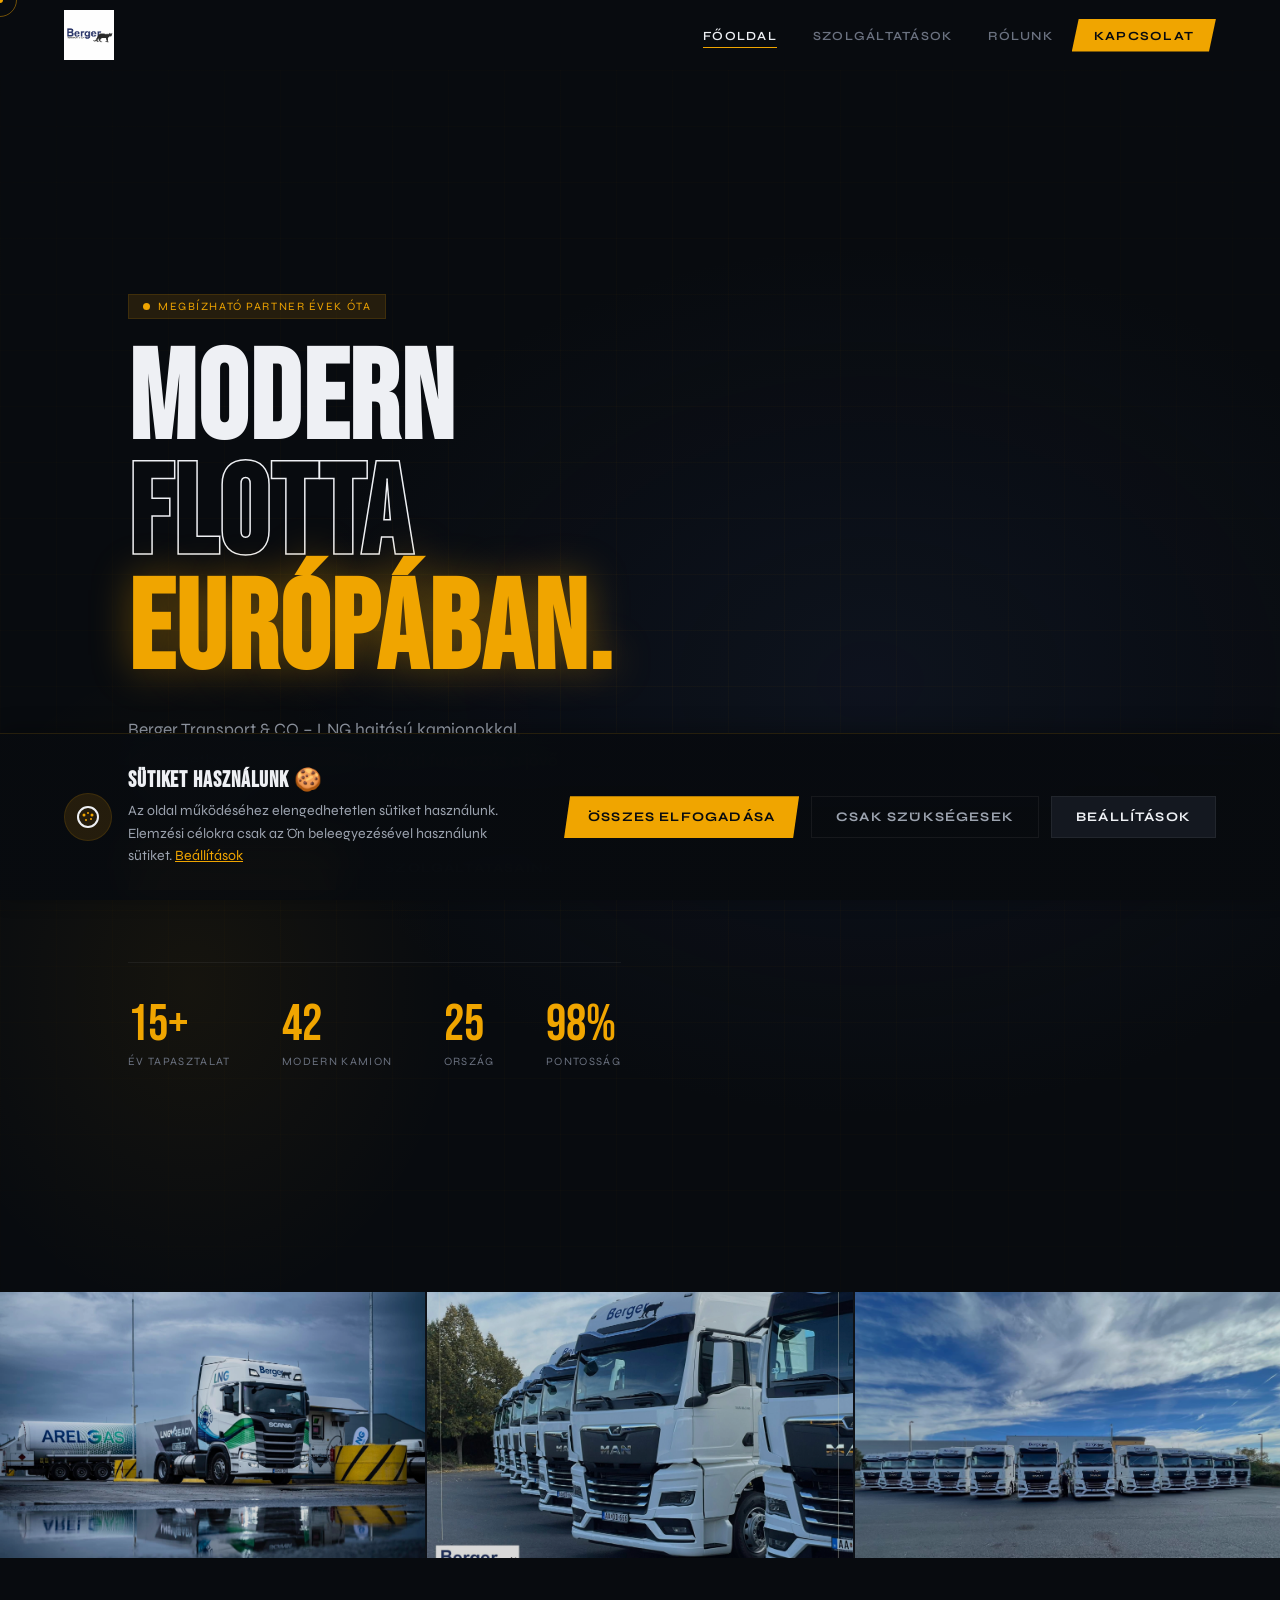
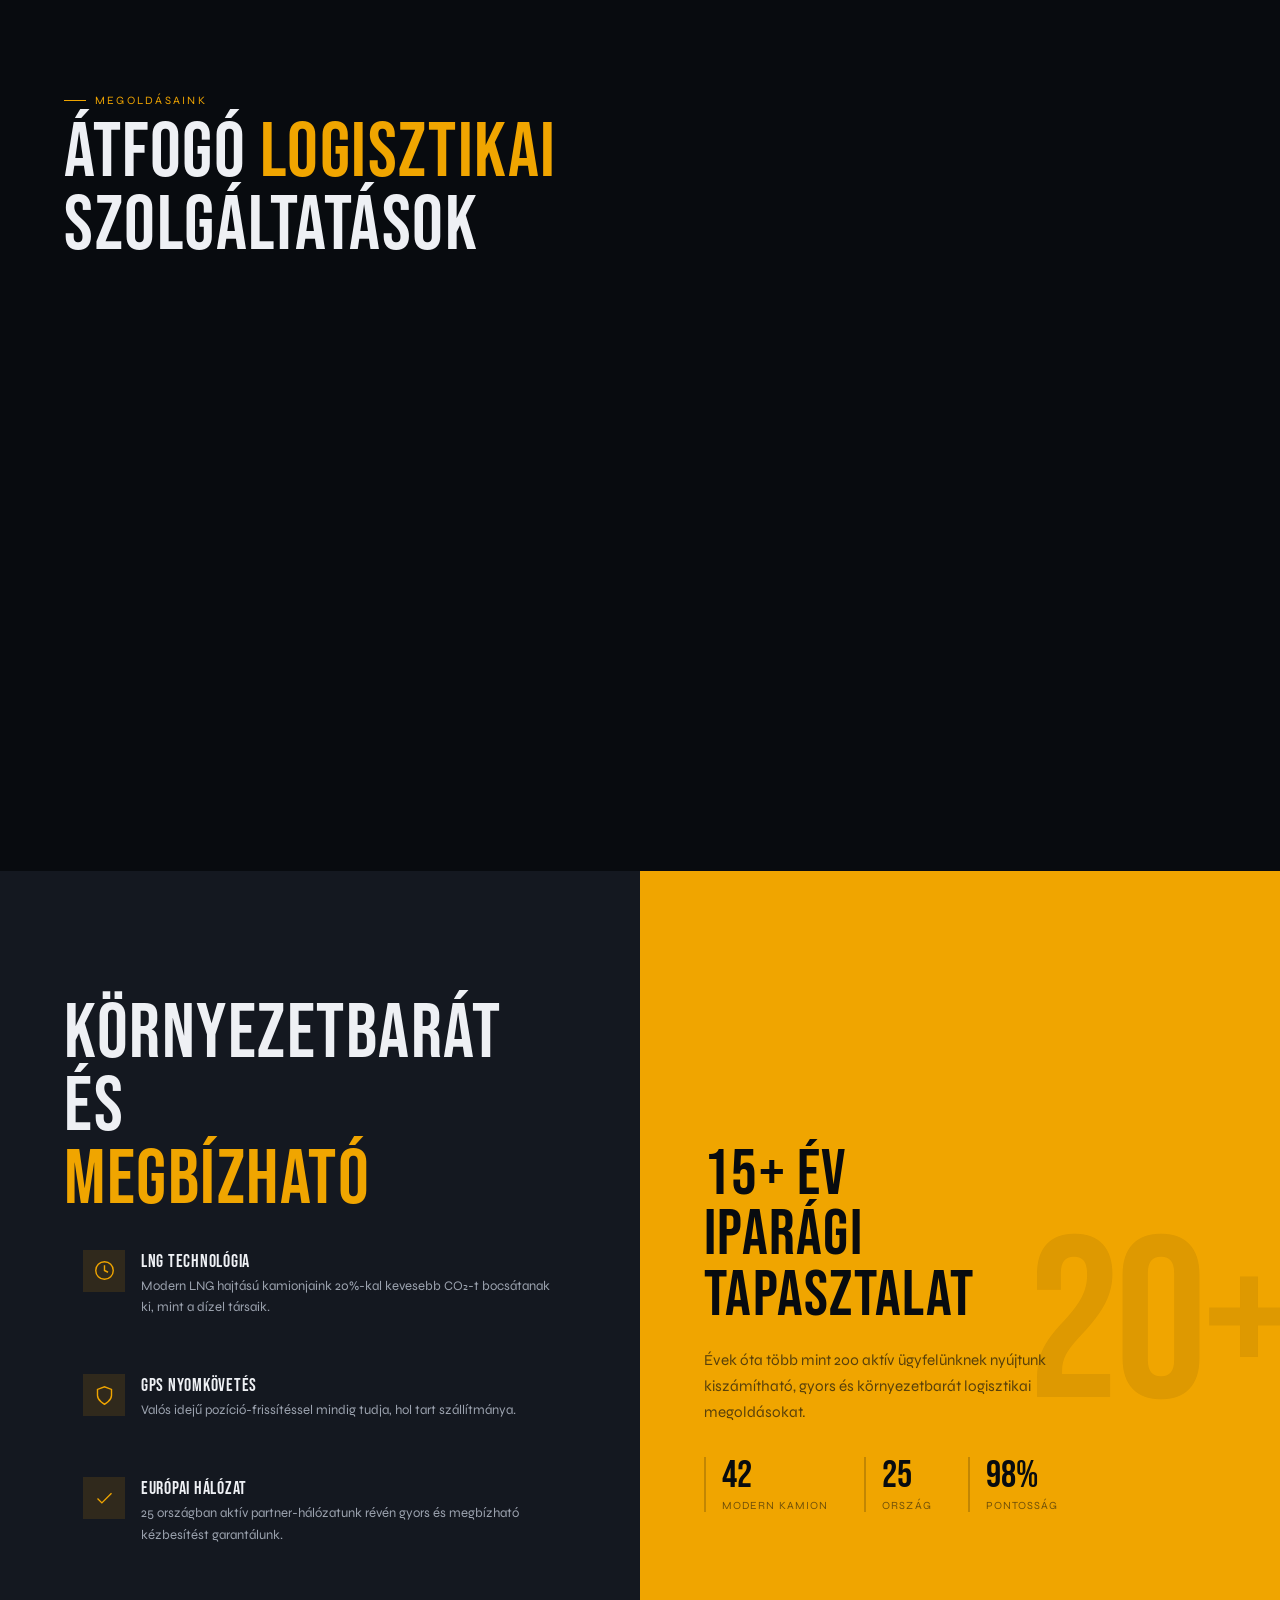
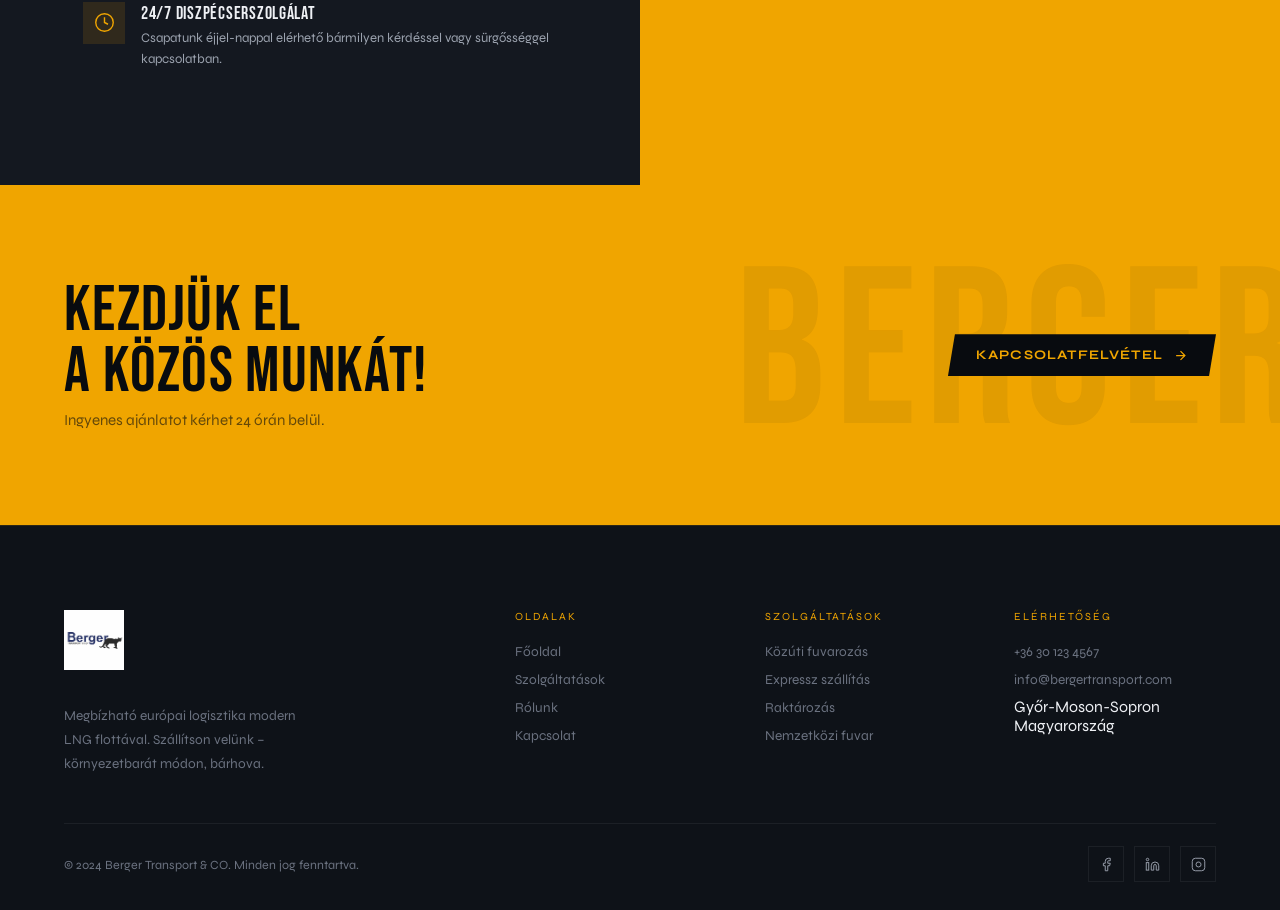
==== commit dc27c80a: "Update index.html" ====
--- a/index.html
+++ b/index.html
@@ -596,6 +596,275 @@
   .srv-grid{grid-template-columns:1fr}
   .hero-nums{gap:20px}
   .hero-nums>div{min-width:120px}
+}
+
+/* ── COOKIE BANNER ── */
+#cookieBanner{
+  position:fixed;
+  bottom:0;
+  left:0;
+  right:0;
+  background:linear-gradient(to top, rgba(8,11,15,0.98) 0%, rgba(8,11,15,0.95) 100%);
+  backdrop-filter:blur(20px);
+  border-top:1px solid var(--border);
+  padding:clamp(20px,4vw,32px) clamp(16px,5vw,72px);
+  z-index:9999;
+  transform:translateY(100%);
+  transition:transform .5s cubic-bezier(0.34, 1.56, 0.64, 1);
+  box-shadow:0 -4px 20px rgba(0,0,0,.3);
+}
+#cookieBanner.show{
+  transform:translateY(0);
+}
+.cookie-content{
+  max-width:1200px;
+  margin:0 auto;
+  display:grid;
+  grid-template-columns:1fr auto;
+  gap:clamp(20px,3vw,40px);
+  align-items:center;
+}
+.cookie-text{
+  display:flex;
+  align-items:center;
+  gap:16px;
+}
+.cookie-icon{
+  width:48px;
+  height:48px;
+  background:var(--gold-dim);
+  border:1px solid var(--border);
+  border-radius:50%;
+  display:flex;
+  align-items:center;
+  justify-content:center;
+  flex-shrink:0;
+}
+.cookie-icon svg{
+  width:24px;
+  height:24px;
+  fill:var(--gold);
+}
+.cookie-message h3{
+  font-family:'Bebas Neue',sans-serif;
+  font-size:1.4rem;
+  letter-spacing:.04em;
+  color:var(--text);
+  margin-bottom:6px;
+}
+.cookie-message p{
+  color:var(--muted2);
+  font-size:.88rem;
+  line-height:1.6;
+}
+.cookie-message p a{
+  color:var(--gold);
+  text-decoration:underline;
+  transition:color .2s;
+}
+.cookie-message p a:hover{
+  color:var(--gold2);
+}
+.cookie-actions{
+  display:flex;
+  gap:12px;
+  flex-wrap:wrap;
+}
+.cookie-btn{
+  padding:12px 24px;
+  font-family:'Syne',sans-serif;
+  font-weight:700;
+  font-size:.82rem;
+  letter-spacing:.09em;
+  text-transform:uppercase;
+  border:none;
+  cursor:pointer;
+  transition:transform .2s,background .2s;
+  clip-path:polygon(6px 0%,100% 0%,calc(100% - 6px) 100%,0% 100%);
+  white-space:nowrap;
+}
+.cookie-btn-accept{
+  background:var(--gold);
+  color:#080b0f;
+}
+.cookie-btn-accept:hover{
+  background:var(--gold2);
+  transform:translateY(-2px);
+}
+.cookie-btn-decline{
+  background:transparent;
+  color:var(--muted2);
+  border:1px solid var(--border2);
+  clip-path:none;
+}
+.cookie-btn-decline:hover{
+  color:var(--text);
+  border-color:var(--border);
+  transform:translateY(-2px);
+}
+.cookie-btn-settings{
+  background:var(--bg3);
+  color:var(--text);
+  border:1px solid var(--border2);
+  clip-path:none;
+}
+.cookie-btn-settings:hover{
+  border-color:var(--gold);
+  transform:translateY(-2px);
+}
+
+/* Cookie Settings Modal */
+#cookieSettings{
+  display:none;
+  position:fixed;
+  inset:0;
+  z-index:10000;
+  background:rgba(8,11,15,0.9);
+  backdrop-filter:blur(10px);
+  padding:20px;
+  overflow-y:auto;
+}
+#cookieSettings.show{
+  display:flex;
+  align-items:center;
+  justify-content:center;
+  animation:fadeIn .3s ease;
+}
+@keyframes fadeIn{
+  from{opacity:0}
+  to{opacity:1}
+}
+.cookie-modal{
+  background:var(--bg2);
+  border:1px solid var(--border);
+  max-width:600px;
+  width:100%;
+  padding:clamp(24px,5vw,40px);
+  position:relative;
+  animation:slideUp .4s cubic-bezier(0.34, 1.56, 0.64, 1);
+}
+@keyframes slideUp{
+  from{transform:translateY(30px);opacity:0}
+  to{transform:translateY(0);opacity:1}
+}
+.cookie-modal-header{
+  display:flex;
+  justify-content:space-between;
+  align-items:center;
+  margin-bottom:24px;
+}
+.cookie-modal-header h2{
+  font-family:'Bebas Neue',sans-serif;
+  font-size:2rem;
+  letter-spacing:.04em;
+  color:var(--gold);
+}
+.cookie-close{
+  background:transparent;
+  border:none;
+  color:var(--muted2);
+  font-size:2rem;
+  cursor:pointer;
+  width:40px;
+  height:40px;
+  display:flex;
+  align-items:center;
+  justify-content:center;
+  transition:color .2s;
+}
+.cookie-close:hover{
+  color:var(--text);
+}
+.cookie-option{
+  padding:20px;
+  background:var(--bg3);
+  margin-bottom:12px;
+  border-left:2px solid transparent;
+  transition:border-color .3s;
+}
+.cookie-option:hover{
+  border-color:var(--gold);
+}
+.cookie-option-header{
+  display:flex;
+  justify-content:space-between;
+  align-items:center;
+  margin-bottom:8px;
+}
+.cookie-option-title{
+  font-weight:700;
+  font-size:.95rem;
+  color:var(--text);
+}
+.cookie-toggle{
+  position:relative;
+  width:50px;
+  height:26px;
+  background:var(--bg);
+  border:1px solid var(--border2);
+  border-radius:13px;
+  cursor:pointer;
+  transition:background .3s;
+}
+.cookie-toggle.disabled{
+  opacity:.5;
+  cursor:not-allowed;
+}
+.cookie-toggle input{
+  display:none;
+}
+.cookie-toggle-slider{
+  position:absolute;
+  top:2px;
+  left:2px;
+  width:20px;
+  height:20px;
+  background:var(--muted);
+  border-radius:50%;
+  transition:transform .3s,background .3s;
+}
+.cookie-toggle input:checked + .cookie-toggle-slider{
+  transform:translateX(24px);
+  background:var(--gold);
+}
+.cookie-toggle.disabled .cookie-toggle-slider{
+  background:var(--gold);
+}
+.cookie-option-desc{
+  color:var(--muted2);
+  font-size:.85rem;
+  line-height:1.6;
+}
+.cookie-modal-footer{
+  display:flex;
+  gap:12px;
+  margin-top:24px;
+  flex-wrap:wrap;
+}
+
+@media(max-width:768px){
+  .cookie-content{
+    grid-template-columns:1fr;
+    gap:20px;
+  }
+  .cookie-text{
+    flex-direction:column;
+    align-items:flex-start;
+    text-align:left;
+  }
+  .cookie-actions{
+    width:100%;
+  }
+  .cookie-btn{
+    flex:1;
+    min-width:140px;
+  }
+  .cookie-message h3{
+    font-size:1.2rem;
+  }
+  .cookie-message p{
+    font-size:.82rem;
+  }
 }
 </style>
 </head>
@@ -1199,6 +1468,83 @@
     <div class="footer-bottom"><p>© 2024 Berger Transport & CO. Minden jog fenntartva.</p><div class="socials"><a class="soc-btn" href="https://www.facebook.com/profile.php?id=100089573075738" target="_blank" aria-label="Facebook"><svg viewBox="0 0 24 24"><path d="M18 2h-3a5 5 0 0 0-5 5v3H7v4h3v8h4v-8h3l1-4h-4V7a1 1 0 0 1 1-1h3z"/></svg></a><a class="soc-btn" href="#" aria-label="LinkedIn"><svg viewBox="0 0 24 24"><path d="M16 8a6 6 0 0 1 6 6v7h-4v-7a2 2 0 0 0-2-2 2 2 0 0 0-2 2v7h-4v-7a6 6 0 0 1 6-6z"/><rect x="2" y="9" width="4" height="12"/><circle cx="4" cy="4" r="2"/></svg></a></div></div>
   </footer>
 </div><!-- /page-contact -->
+
+<!-- ═══════════════════════════════
+     COOKIE BANNER
+═══════════════════════════════ -->
+<div id="cookieBanner">
+  <div class="cookie-content">
+    <div class="cookie-text">
+      <div class="cookie-icon">
+        <svg viewBox="0 0 24 24" xmlns="http://www.w3.org/2000/svg">
+          <circle cx="12" cy="12" r="10" fill="none" stroke="currentColor" stroke-width="2"/>
+          <circle cx="8" cy="10" r="1.5"/>
+          <circle cx="16" cy="10" r="1.5"/>
+          <circle cx="10" cy="15" r="1"/>
+          <circle cx="15" cy="14" r="1"/>
+          <circle cx="12" cy="8" r="1"/>
+        </svg>
+      </div>
+      <div class="cookie-message">
+        <h3>Sütiket használunk 🍪</h3>
+        <p>Az oldal működéséhez elengedhetetlen sütiket használunk. Elemzési célokra csak az Ön beleegyezésével használunk sütiket. <a href="#" onclick="showCookieSettings();return false">Beállítások</a></p>
+      </div>
+    </div>
+    <div class="cookie-actions">
+      <button class="cookie-btn cookie-btn-accept" onclick="acceptAllCookies()">Összes elfogadása</button>
+      <button class="cookie-btn cookie-btn-decline" onclick="acceptEssentialOnly()">Csak szükségesek</button>
+      <button class="cookie-btn cookie-btn-settings" onclick="showCookieSettings()">Beállítások</button>
+    </div>
+  </div>
+</div>
+
+<!-- Cookie Settings Modal -->
+<div id="cookieSettings">
+  <div class="cookie-modal">
+    <div class="cookie-modal-header">
+      <h2>Cookie beállítások</h2>
+      <button class="cookie-close" onclick="closeCookieSettings()">&times;</button>
+    </div>
+    
+    <div class="cookie-option">
+      <div class="cookie-option-header">
+        <span class="cookie-option-title">Szükséges sütik</span>
+        <label class="cookie-toggle disabled">
+          <input type="checkbox" checked disabled>
+          <span class="cookie-toggle-slider"></span>
+        </label>
+      </div>
+      <p class="cookie-option-desc">Ezek a sütik elengedhetetlenek az oldal alapvető működéséhez. Nem kapcsolhatók ki.</p>
+    </div>
+
+    <div class="cookie-option">
+      <div class="cookie-option-header">
+        <span class="cookie-option-title">Analitikai sütik</span>
+        <label class="cookie-toggle">
+          <input type="checkbox" id="analyticsToggle">
+          <span class="cookie-toggle-slider"></span>
+        </label>
+      </div>
+      <p class="cookie-option-desc">Ezek a sütik segítenek megérteni, hogyan használják látogatóink az oldalt. Az adatok névtelenül kerülnek gyűjtésre.</p>
+    </div>
+
+    <div class="cookie-option">
+      <div class="cookie-option-header">
+        <span class="cookie-option-title">Marketing sütik</span>
+        <label class="cookie-toggle">
+          <input type="checkbox" id="marketingToggle">
+          <span class="cookie-toggle-slider"></span>
+        </label>
+      </div>
+      <p class="cookie-option-desc">Ezek a sütik lehetővé teszik, hogy releváns hirdetéseket jelenítsünk meg Önnek más oldalakon.</p>
+    </div>
+
+    <div class="cookie-modal-footer">
+      <button class="cookie-btn cookie-btn-accept" onclick="saveCustomCookies()">Beállítások mentése</button>
+      <button class="cookie-btn cookie-btn-decline" onclick="closeCookieSettings()">Mégse</button>
+    </div>
+  </div>
+</div>
 
 <script>
 /* ── CURSOR ── */
@@ -1382,7 +1728,108 @@
   initReveal();
   runCounters();
   counterRan = true;
+  
+  // Check cookie consent
+  checkCookieConsent();
 });
+
+/* ── COOKIE FUNCTIONS ── */
+function checkCookieConsent(){
+  const consent = localStorage.getItem('cookieConsent');
+  if(!consent){
+    // Show banner after 1 second
+    setTimeout(()=>{
+      document.getElementById('cookieBanner').classList.add('show');
+    }, 1000);
+  } else {
+    // Load cookies based on consent
+    const settings = JSON.parse(consent);
+    if(settings.analytics){
+      loadAnalytics();
+    }
+    if(settings.marketing){
+      loadMarketing();
+    }
+  }
+}
+
+function acceptAllCookies(){
+  const consent = {
+    essential: true,
+    analytics: true,
+    marketing: true,
+    timestamp: new Date().toISOString()
+  };
+  localStorage.setItem('cookieConsent', JSON.stringify(consent));
+  document.getElementById('cookieBanner').classList.remove('show');
+  loadAnalytics();
+  loadMarketing();
+  showToast('Minden süti elfogadva','#4ade80');
+}
+
+function acceptEssentialOnly(){
+  const consent = {
+    essential: true,
+    analytics: false,
+    marketing: false,
+    timestamp: new Date().toISOString()
+  };
+  localStorage.setItem('cookieConsent', JSON.stringify(consent));
+  document.getElementById('cookieBanner').classList.remove('show');
+  showToast('Csak szükséges sütik elfogadva','#4ade80');
+}
+
+function showCookieSettings(){
+  document.getElementById('cookieSettings').classList.add('show');
+  
+  // Load current settings
+  const consent = localStorage.getItem('cookieConsent');
+  if(consent){
+    const settings = JSON.parse(consent);
+    document.getElementById('analyticsToggle').checked = settings.analytics;
+    document.getElementById('marketingToggle').checked = settings.marketing;
+  }
+}
+
+function closeCookieSettings(){
+  document.getElementById('cookieSettings').classList.remove('show');
+}
+
+function saveCustomCookies(){
+  const consent = {
+    essential: true,
+    analytics: document.getElementById('analyticsToggle').checked,
+    marketing: document.getElementById('marketingToggle').checked,
+    timestamp: new Date().toISOString()
+  };
+  localStorage.setItem('cookieConsent', JSON.stringify(consent));
+  document.getElementById('cookieBanner').classList.remove('show');
+  document.getElementById('cookieSettings').classList.remove('show');
+  
+  if(consent.analytics){
+    loadAnalytics();
+  }
+  if(consent.marketing){
+    loadMarketing();
+  }
+  
+  showToast('Cookie beállítások mentve','#4ade80');
+}
+
+function loadAnalytics(){
+  // Google Analytics példa (cseréld le a saját tracking ID-re)
+  // window.dataLayer = window.dataLayer || [];
+  // function gtag(){dataLayer.push(arguments);}
+  // gtag('js', new Date());
+  // gtag('config', 'GA_MEASUREMENT_ID');
+  
+  console.log('Analytics cookies loaded');
+}
+
+function loadMarketing(){
+  // Marketing pixels/tags (Facebook Pixel, Google Ads, stb.)
+  console.log('Marketing cookies loaded');
+}
 </script>
 </body>
 </html>
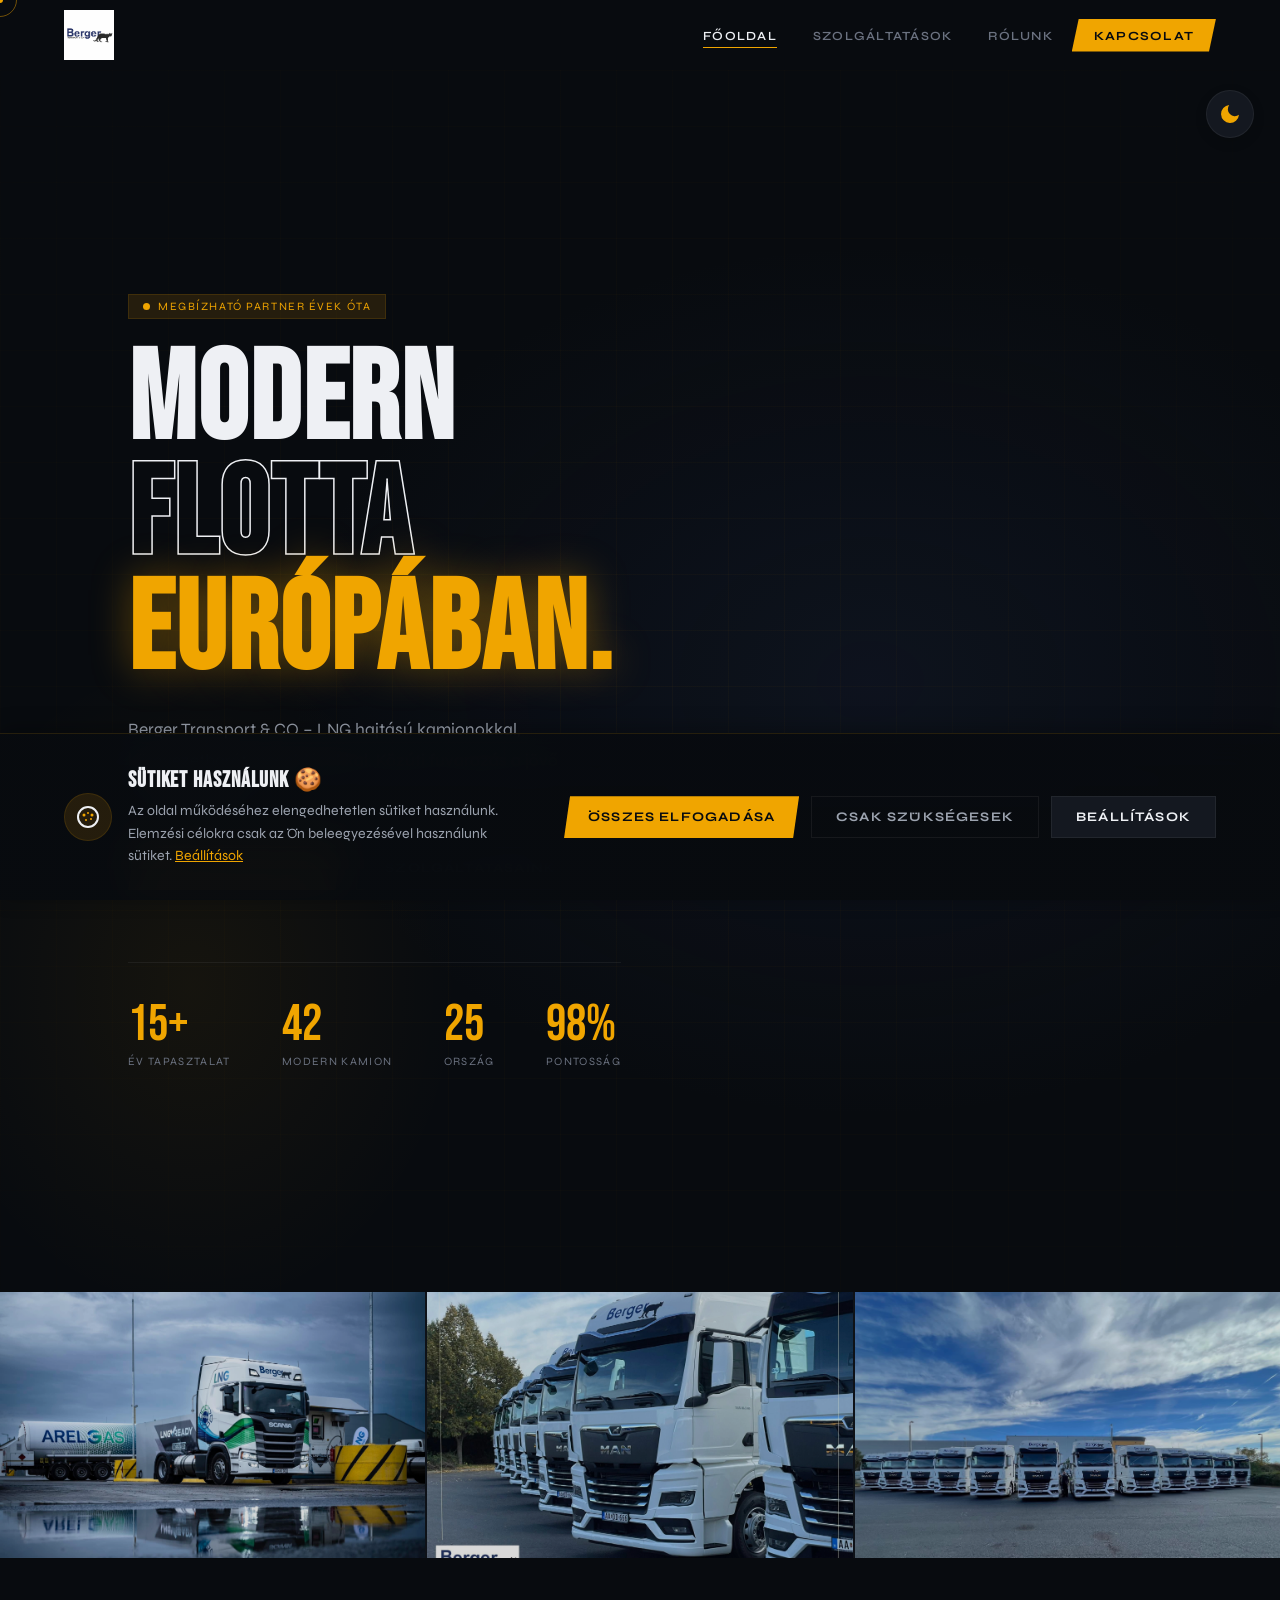
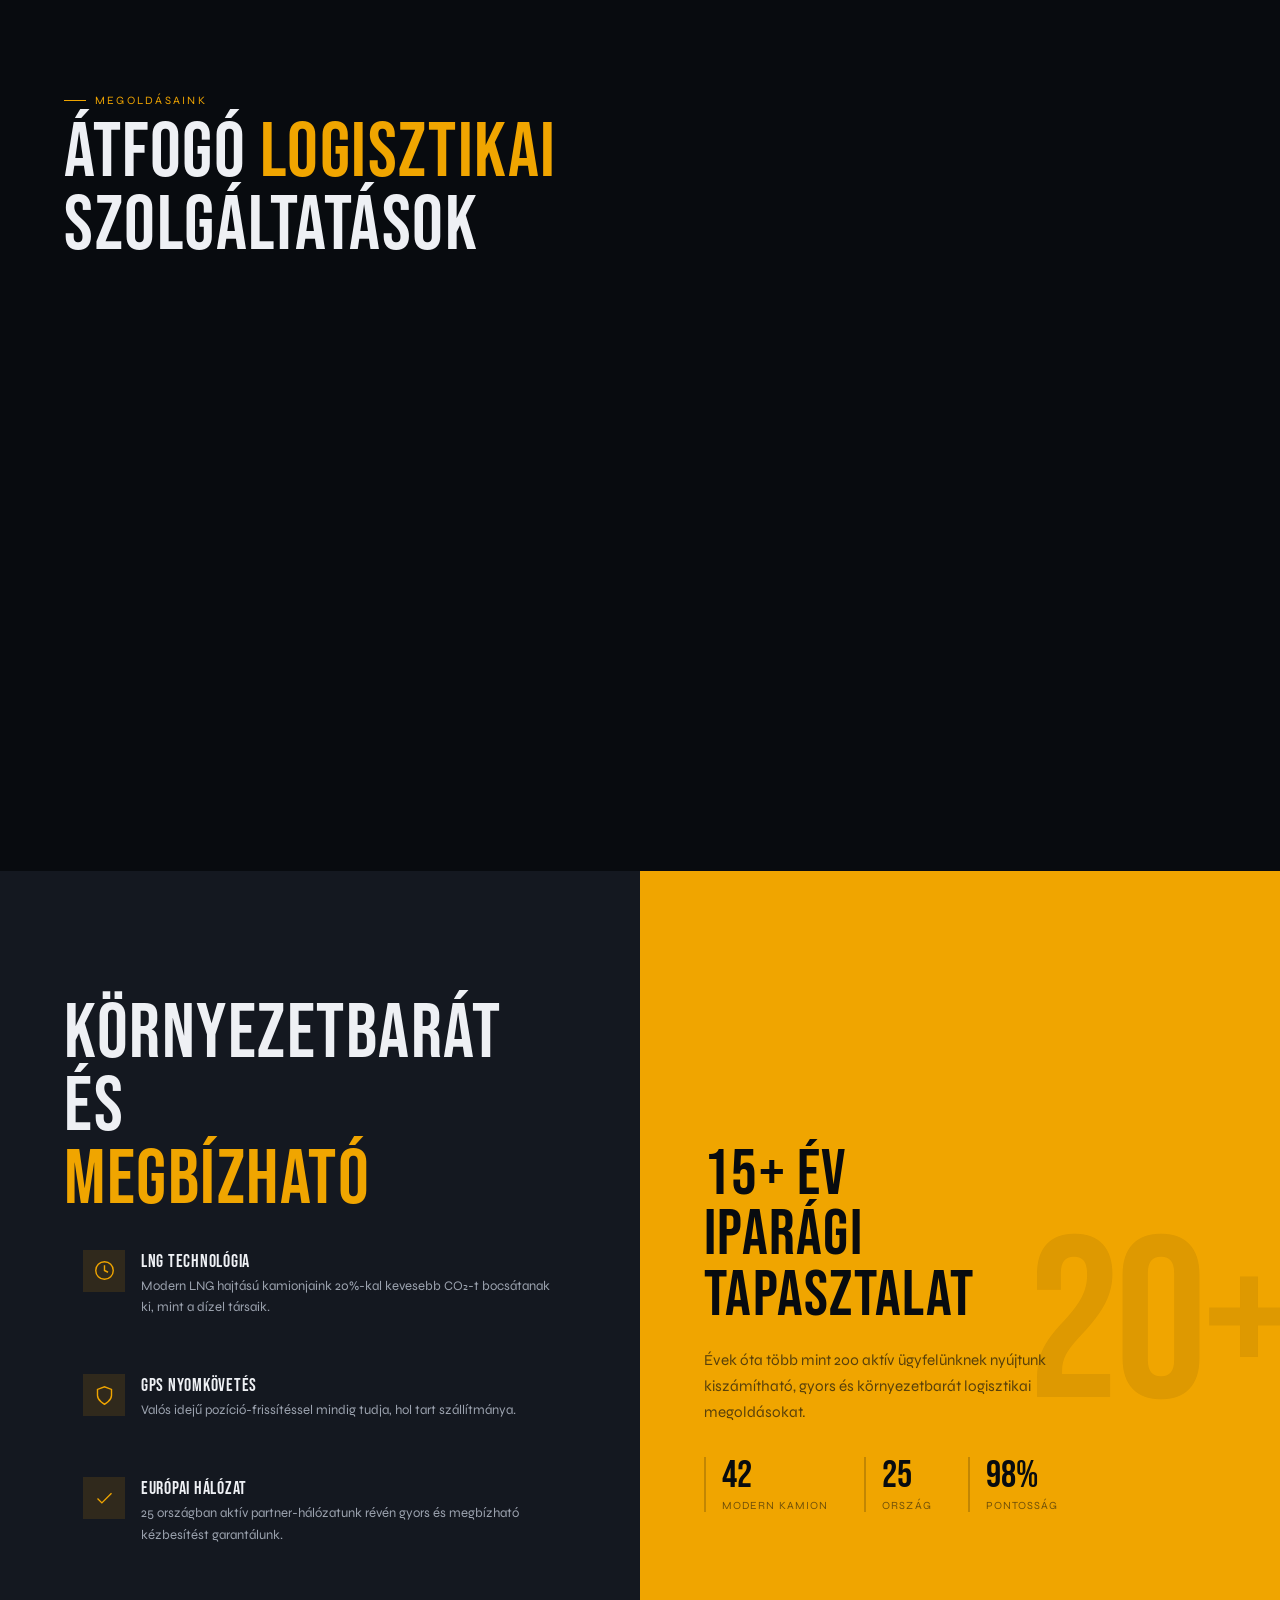
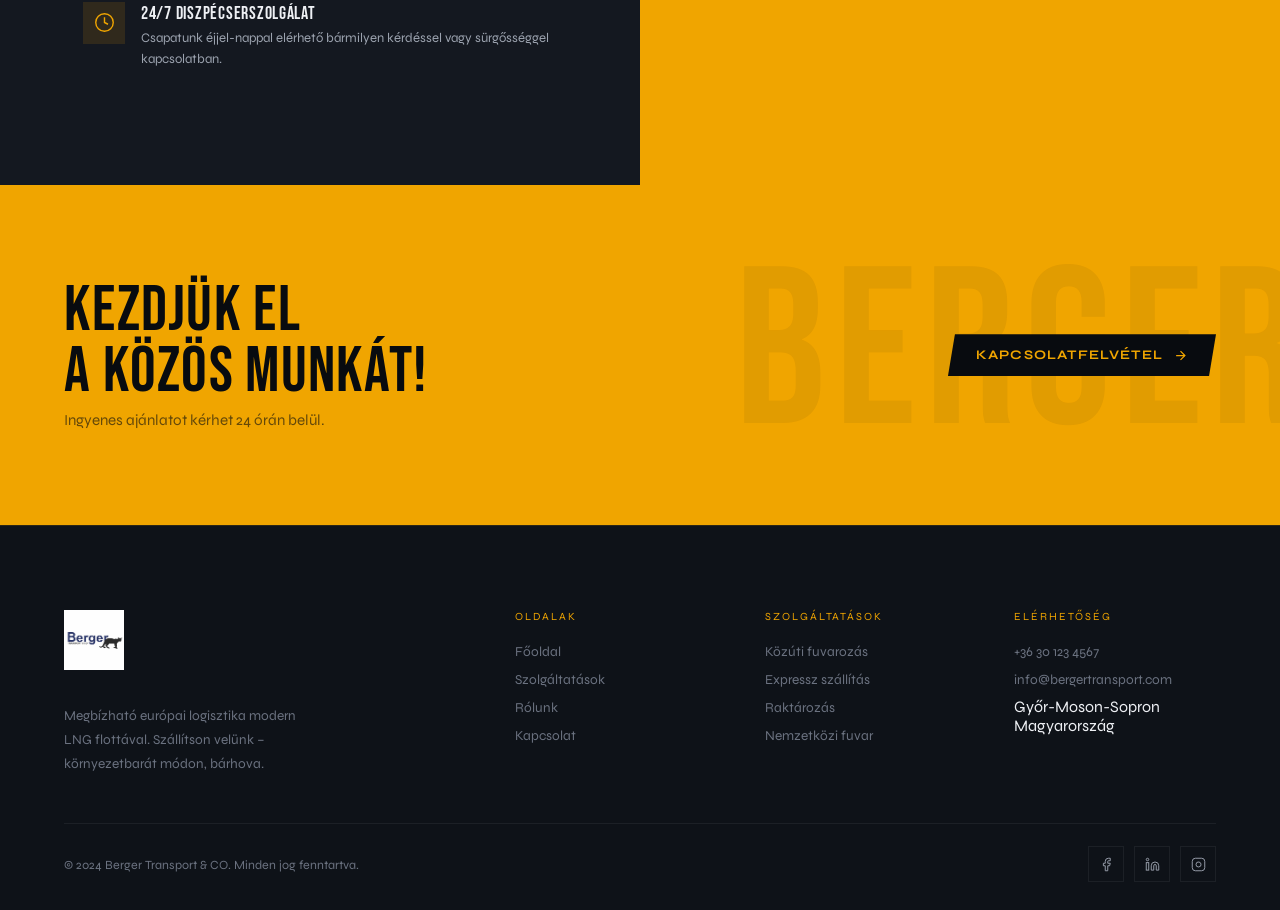
==== commit 112b8c78: "Update index.html" ====
--- a/index.html
+++ b/index.html
@@ -5,9 +5,43 @@
 <meta name="viewport" content="width=device-width, initial-scale=1.0">
 <meta name="description" content="Berger Transport & CO - Megbízható közúti fuvarozás és logisztikai szolgáltatások Európa-szerte. Modern LNG flotta.">
 <meta name="keywords" content="fuvarozás, logisztika, szállítmányozás, raktározás, közúti fuvar, expressz szállítás, Berger Transport, LNG kamion">
+
+<!-- Favicon -->
+<link rel="icon" type="image/jpeg" href="logo.jpg">
+<link rel="shortcut icon" type="image/jpeg" href="logo.jpg">
+
+<!-- Apple Touch Icon (FONTOS iMessage-hez!) -->
+<link rel="apple-touch-icon" href="apple-touch-icon.jpg">
+<link rel="apple-touch-icon" sizes="180x180" href="apple-touch-icon.jpg">
+<link rel="apple-touch-icon" sizes="152x152" href="apple-touch-icon.jpg">
+<link rel="apple-touch-icon" sizes="120x120" href="apple-touch-icon.jpg">
+
+<!-- Open Graph / Facebook / WhatsApp -->
+<meta property="og:type" content="website">
+<meta property="og:url" content="https://berger-transport.hu/">
+<meta property="og:site_name" content="Berger Transport & CO">
 <meta property="og:title" content="Berger Transport & CO – Logisztika & Fuvarozás">
-<meta property="og:description" content="Megbízható európai logisztika modern LNG flottával. Közúti fuvarozás, raktározás, expressz szállítás.">
-<meta property="og:type" content="website">
+<meta property="og:description" content="Megbízható európai logisztika modern LNG flottával. 42 kamion, 25 ország, 98% pontosság. Közúti fuvarozás, raktározás, expressz szállítás.">
+<meta property="og:image" content="https://berger-transport.hu/ke_p1.jpg">
+<meta property="og:image:secure_url" content="https://berger-transport.hu/ke_p1.jpg">
+<meta property="og:image:type" content="image/jpeg">
+<meta property="og:image:width" content="1200">
+<meta property="og:image:height" content="630">
+<meta property="og:image:alt" content="Berger Transport kamionflotta - Modern MAN LNG kamionok">
+
+<!-- Twitter Card -->
+<meta name="twitter:card" content="summary_large_image">
+<meta name="twitter:url" content="https://berger-transport.hu/">
+<meta name="twitter:title" content="Berger Transport & CO – Logisztika & Fuvarozás">
+<meta name="twitter:description" content="Megbízható európai logisztika modern LNG flottával. 42 kamion, 25 ország, 98% pontosság.">
+<meta name="twitter:image" content="https://berger-transport.hu/ke_p1.jpg">
+
+<!-- További meta tagek -->
+<meta name="theme-color" content="#f0a500">
+<meta name="apple-mobile-web-app-capable" content="yes">
+<meta name="apple-mobile-web-app-status-bar-style" content="black-translucent">
+<meta name="apple-mobile-web-app-title" content="Berger Transport">
+<link rel="canonical" content="https://berger-transport.hu/">
 <title>Berger Transport & CO – Logisztika & Fuvarozás</title>
 <link href="https://fonts.googleapis.com/css2?family=Bebas+Neue&family=Syne:wght@400;600;700&display=swap" rel="stylesheet">
 <style>
@@ -25,6 +59,206 @@
   --border: rgba(240,165,0,0.13);
   --border2: rgba(255,255,255,0.06);
   --nav: 70px;
+}
+
+/* ── LIGHT THEME ── */
+[data-theme="light"] {
+  --bg: #f8f9fa;
+  --bg2: #ffffff;
+  --bg3: #f1f3f5;
+  --navy: #2c3e70;
+  --gold: #d48e00;
+  --gold2: #f0a500;
+  --gold-dim: rgba(212,142,0,0.08);
+  --text: #1a1a1a;
+  --muted: #6b7280;
+  --muted2: #4b5563;
+  --border: rgba(212,142,0,0.15);
+  --border2: rgba(0,0,0,0.08);
+}
+
+/* ── THEME TOGGLE BUTTON ── */
+#themeToggle {
+  position: fixed;
+  top: calc(var(--nav) + 20px);
+  right: 26px;
+  z-index: 950;
+  width: 48px;
+  height: 48px;
+  background: var(--bg3);
+  border: 1px solid var(--border2);
+  border-radius: 50%;
+  display: flex;
+  align-items: center;
+  justify-content: center;
+  cursor: pointer;
+  transition: all 0.3s ease;
+  box-shadow: 0 4px 12px rgba(0,0,0,0.15);
+}
+
+#themeToggle:hover {
+  background: var(--gold);
+  border-color: var(--gold);
+  transform: translateY(-2px) rotate(180deg);
+  box-shadow: 0 6px 16px rgba(240,165,0,0.3);
+}
+
+#themeToggle svg {
+  width: 24px;
+  height: 24px;
+  transition: all 0.3s ease;
+}
+
+#themeToggle .sun-icon {
+  stroke: var(--gold);
+  fill: none;
+  stroke-width: 2;
+  display: none;
+}
+
+#themeToggle .moon-icon {
+  fill: var(--gold);
+  display: block;
+}
+
+[data-theme="light"] #themeToggle .sun-icon {
+  display: block;
+  stroke: #080b0f;
+}
+
+[data-theme="light"] #themeToggle .moon-icon {
+  display: none;
+}
+
+[data-theme="light"] #themeToggle:hover svg {
+  stroke: #ffffff;
+  fill: #ffffff;
+}
+
+/* Light theme specific adjustments */
+[data-theme="light"] .hero-bg {
+  background:
+    radial-gradient(ellipse 70% 55% at 68% 50%, rgba(212,142,0,.1) 0%, transparent 65%),
+    radial-gradient(ellipse 35% 45% at 15% 75%, rgba(212,142,0,.06) 0%, transparent 60%);
+}
+
+[data-theme="light"] .hero-grid {
+  background-image:
+    linear-gradient(rgba(212,142,0,.06) 1px,transparent 1px),
+    linear-gradient(90deg,rgba(212,142,0,.06) 1px,transparent 1px);
+}
+
+[data-theme="light"] h1.htitle .stroke {
+  -webkit-text-stroke: 1.5px var(--text);
+}
+
+[data-theme="light"] h1.htitle .glow {
+  color: var(--gold);
+  text-shadow: 0 0 40px rgba(212,142,0,.3);
+}
+
+[data-theme="light"] .srv-card:hover {
+  background: #e9ecef;
+}
+
+[data-theme="light"] .photo-item img {
+  filter: brightness(.95);
+}
+
+[data-theme="light"] .photo-item:hover img {
+  filter: brightness(1.05);
+}
+
+[data-theme="light"] .btn-gold {
+  color: #ffffff;
+}
+
+[data-theme="light"] .btn-dark {
+  background: var(--bg);
+  color: var(--gold);
+}
+
+[data-theme="light"] .btn-dark:hover {
+  background: var(--bg3);
+}
+
+[data-theme="light"] .cta-strip {
+  background: var(--gold);
+}
+
+[data-theme="light"] .cta-title,
+[data-theme="light"] .cta-sub {
+  color: #ffffff;
+}
+
+[data-theme="light"] .why-right {
+  background: var(--gold);
+}
+
+[data-theme="light"] .why-right-title,
+[data-theme="light"] .wnum-val {
+  color: #ffffff;
+}
+
+[data-theme="light"] .why-right-desc,
+[data-theme="light"] .wnum-lab {
+  color: rgba(255,255,255,0.85);
+}
+
+[data-theme="light"] .proc-card:hover {
+  background: #e9ecef;
+}
+
+[data-theme="light"] .team-card:hover {
+  background: #e9ecef;
+}
+
+[data-theme="light"] .form-inp {
+  background: var(--bg2);
+  border-color: var(--border2);
+}
+
+[data-theme="light"] .footer-brand p,
+[data-theme="light"] .footer-links a,
+[data-theme="light"] .footer-bottom p {
+  color: var(--muted);
+}
+
+[data-theme="light"] #scrollTop {
+  background: var(--gold);
+}
+
+[data-theme="light"] #scrollTop svg {
+  stroke: #ffffff;
+}
+
+[data-theme="light"] #cookieBanner {
+  background: linear-gradient(to top, rgba(255,255,255,0.98) 0%, rgba(255,255,255,0.95) 100%);
+  border-top-color: var(--border);
+}
+
+[data-theme="light"] .cookie-btn-accept {
+  color: #ffffff;
+}
+
+[data-theme="light"] #toast {
+  background: var(--bg2);
+  border-color: var(--border);
+}
+
+/* Mobile adjustments for theme toggle */
+@media(max-width:768px){
+  #themeToggle {
+    top: calc(var(--nav) + 10px);
+    right: 20px;
+    width: 44px;
+    height: 44px;
+  }
+  
+  #themeToggle svg {
+    width: 22px;
+    height: 22px;
+  }
 }
 
 *,*::before,*::after{box-sizing:border-box;margin:0;padding:0}
@@ -880,6 +1114,24 @@
 <!-- Scroll Top -->
 <button id="scrollTop" aria-label="Vissza a tetejére">
   <svg viewBox="0 0 24 24"><polyline points="18 15 12 9 6 15"/></svg>
+</button>
+
+<!-- Theme Toggle -->
+<button id="themeToggle" aria-label="Témaváltás" onclick="toggleTheme()">
+  <svg class="sun-icon" viewBox="0 0 24 24" xmlns="http://www.w3.org/2000/svg">
+    <circle cx="12" cy="12" r="5"/>
+    <line x1="12" y1="1" x2="12" y2="3"/>
+    <line x1="12" y1="21" x2="12" y2="23"/>
+    <line x1="4.22" y1="4.22" x2="5.64" y2="5.64"/>
+    <line x1="18.36" y1="18.36" x2="19.78" y2="19.78"/>
+    <line x1="1" y1="12" x2="3" y2="12"/>
+    <line x1="21" y1="12" x2="23" y2="12"/>
+    <line x1="4.22" y1="19.78" x2="5.64" y2="18.36"/>
+    <line x1="18.36" y1="5.64" x2="19.78" y2="4.22"/>
+  </svg>
+  <svg class="moon-icon" viewBox="0 0 24 24" xmlns="http://www.w3.org/2000/svg">
+    <path d="M21 12.79A9 9 0 1 1 11.21 3 7 7 0 0 0 21 12.79z"/>
+  </svg>
 </button>
 
 <!-- Toast -->
@@ -1731,7 +1983,28 @@
   
   // Check cookie consent
   checkCookieConsent();
+  
+  // Load theme preference
+  loadTheme();
 });
+
+/* ── THEME FUNCTIONS ── */
+function loadTheme(){
+  const savedTheme = localStorage.getItem('theme') || 'dark';
+  document.documentElement.setAttribute('data-theme', savedTheme);
+}
+
+function toggleTheme(){
+  const currentTheme = document.documentElement.getAttribute('data-theme') || 'dark';
+  const newTheme = currentTheme === 'dark' ? 'light' : 'dark';
+  
+  document.documentElement.setAttribute('data-theme', newTheme);
+  localStorage.setItem('theme', newTheme);
+  
+  // Toast notification
+  const themeName = newTheme === 'dark' ? 'Sötét téma' : 'Világos téma';
+  showToast(themeName + ' aktiválva', '#4ade80');
+}
 
 /* ── COOKIE FUNCTIONS ── */
 function checkCookieConsent(){
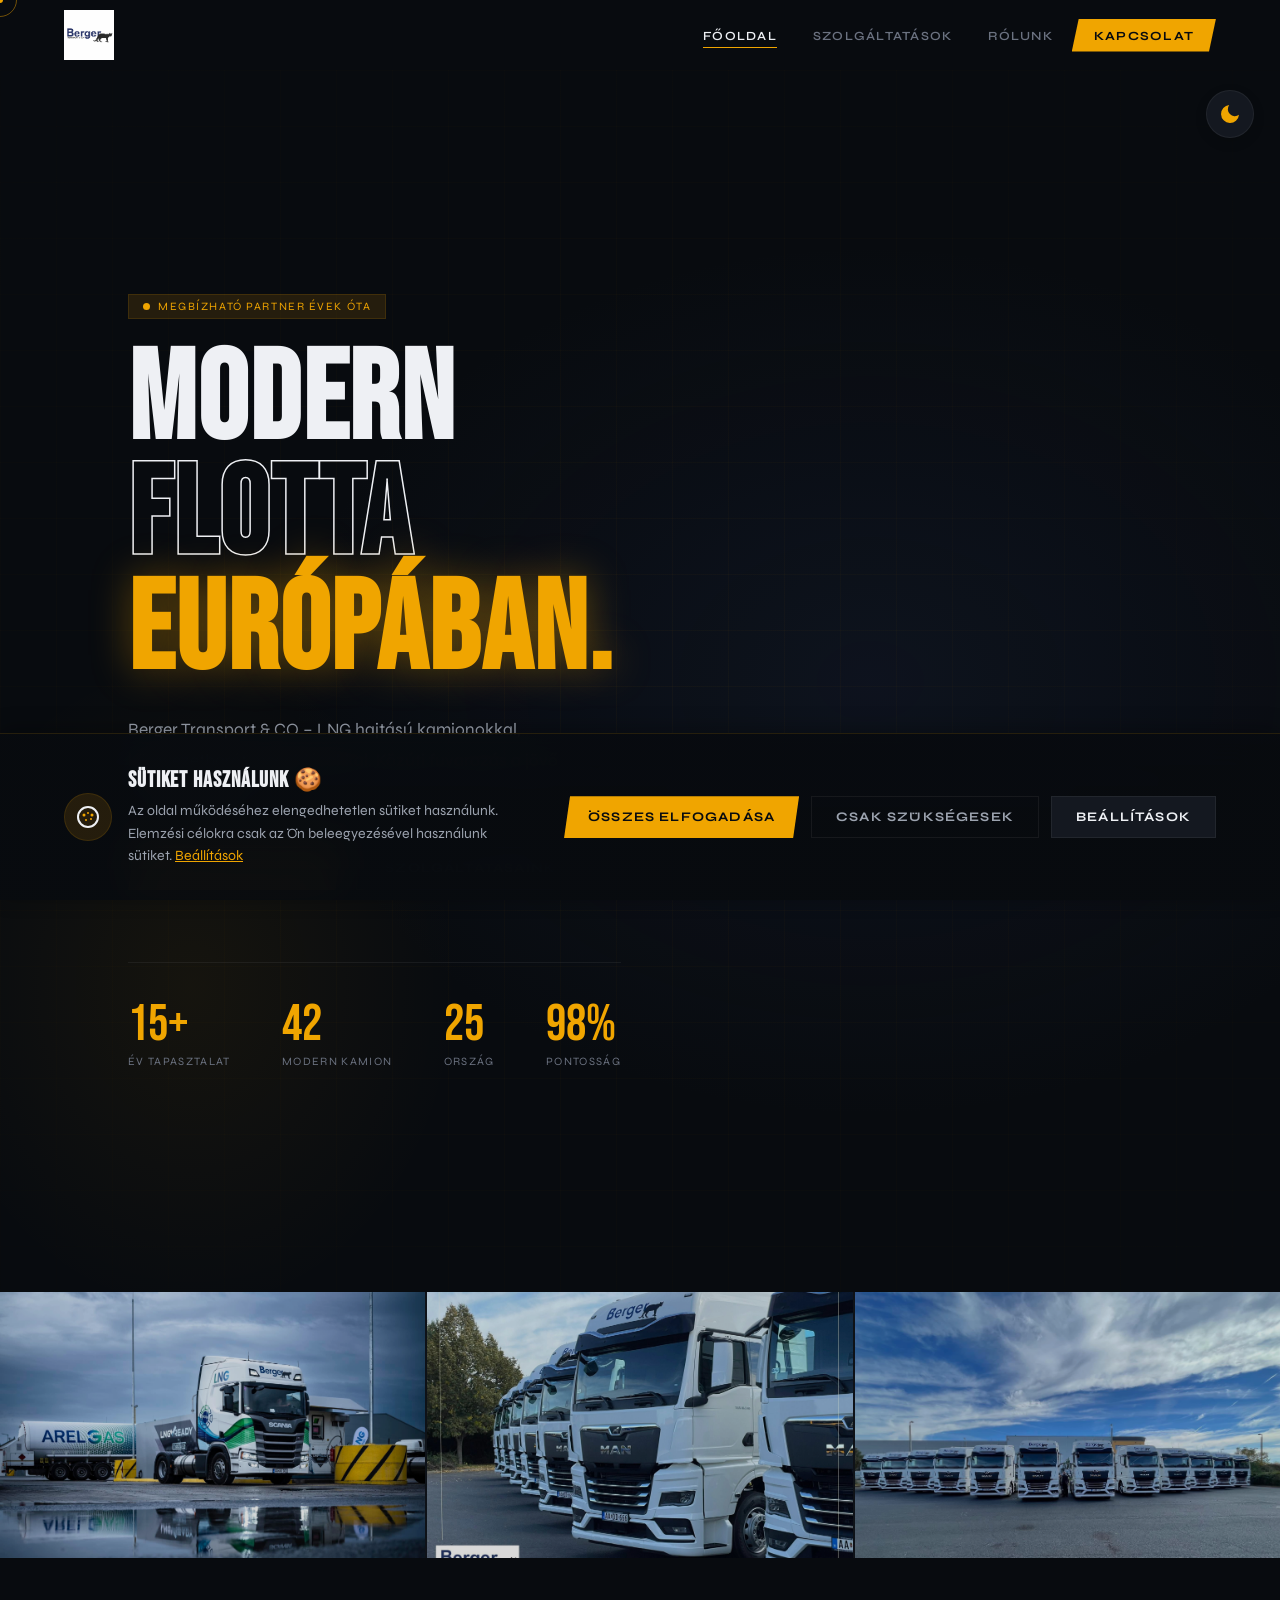
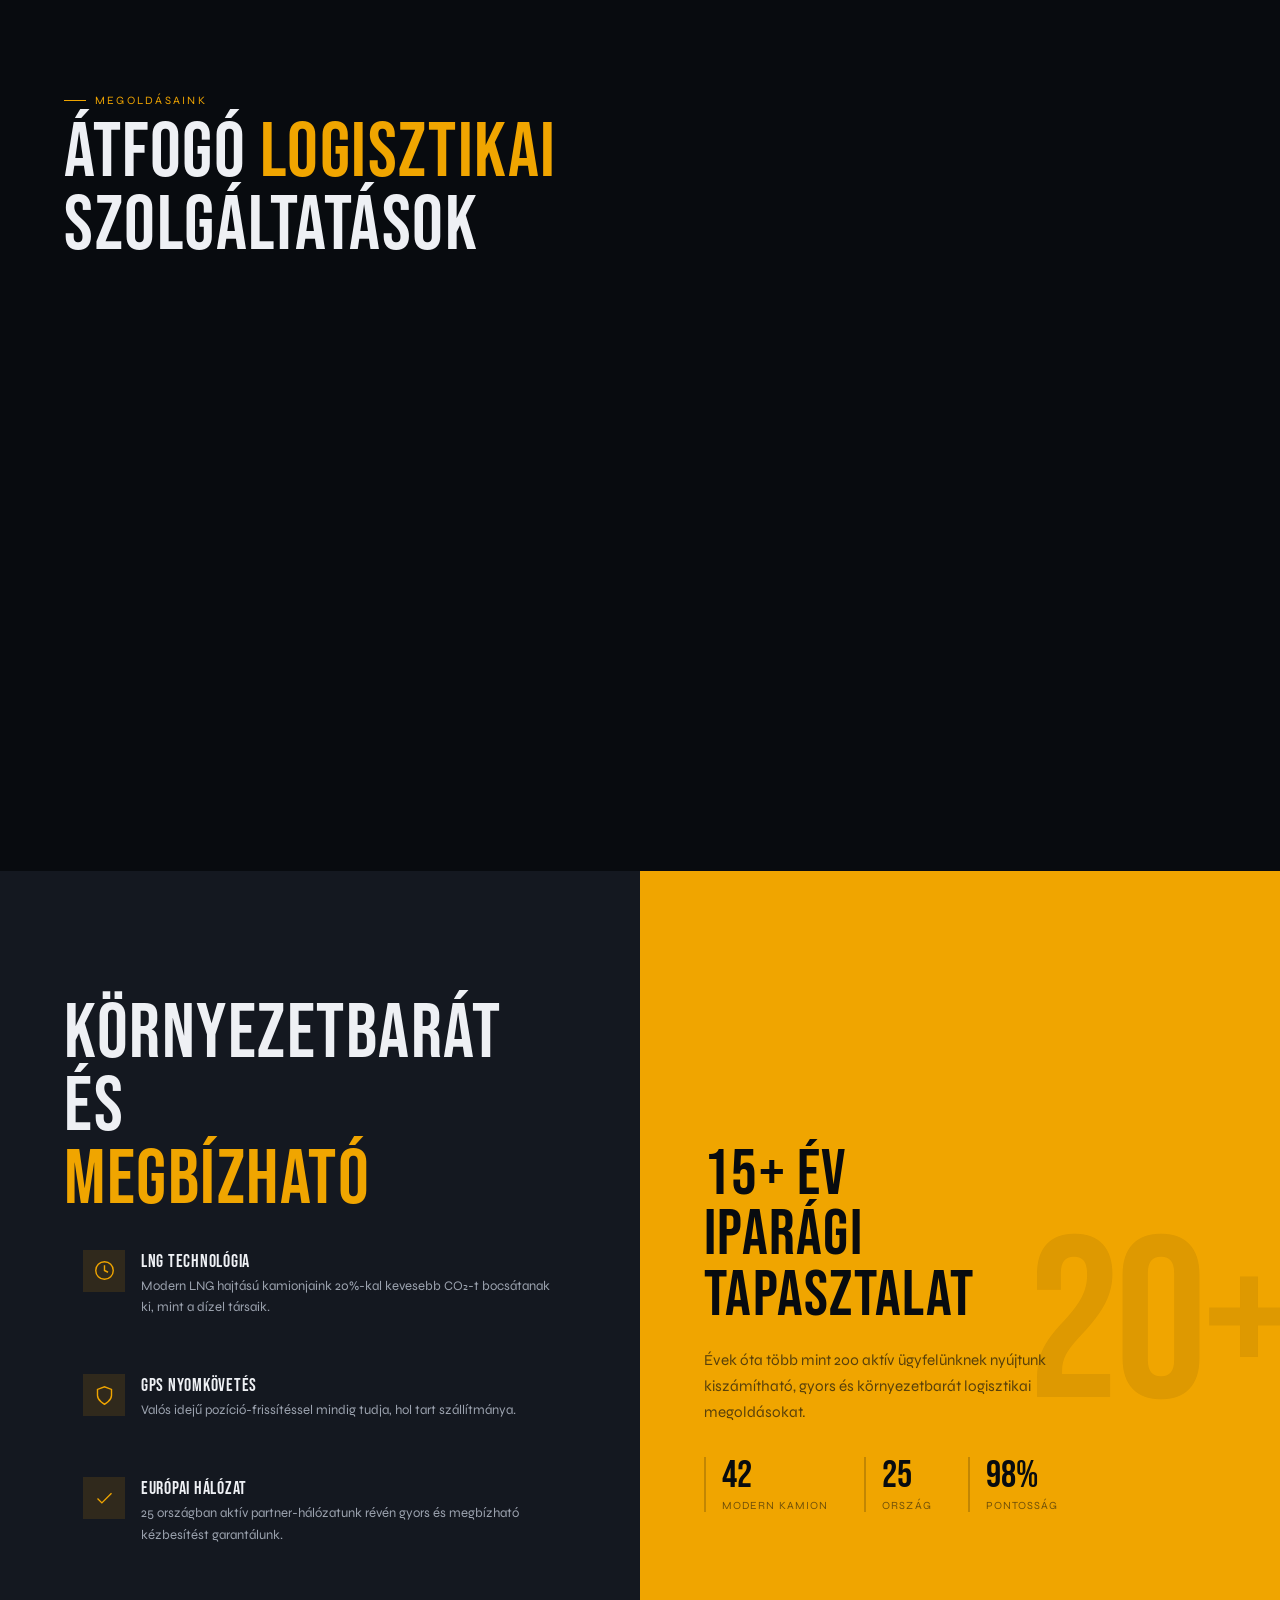
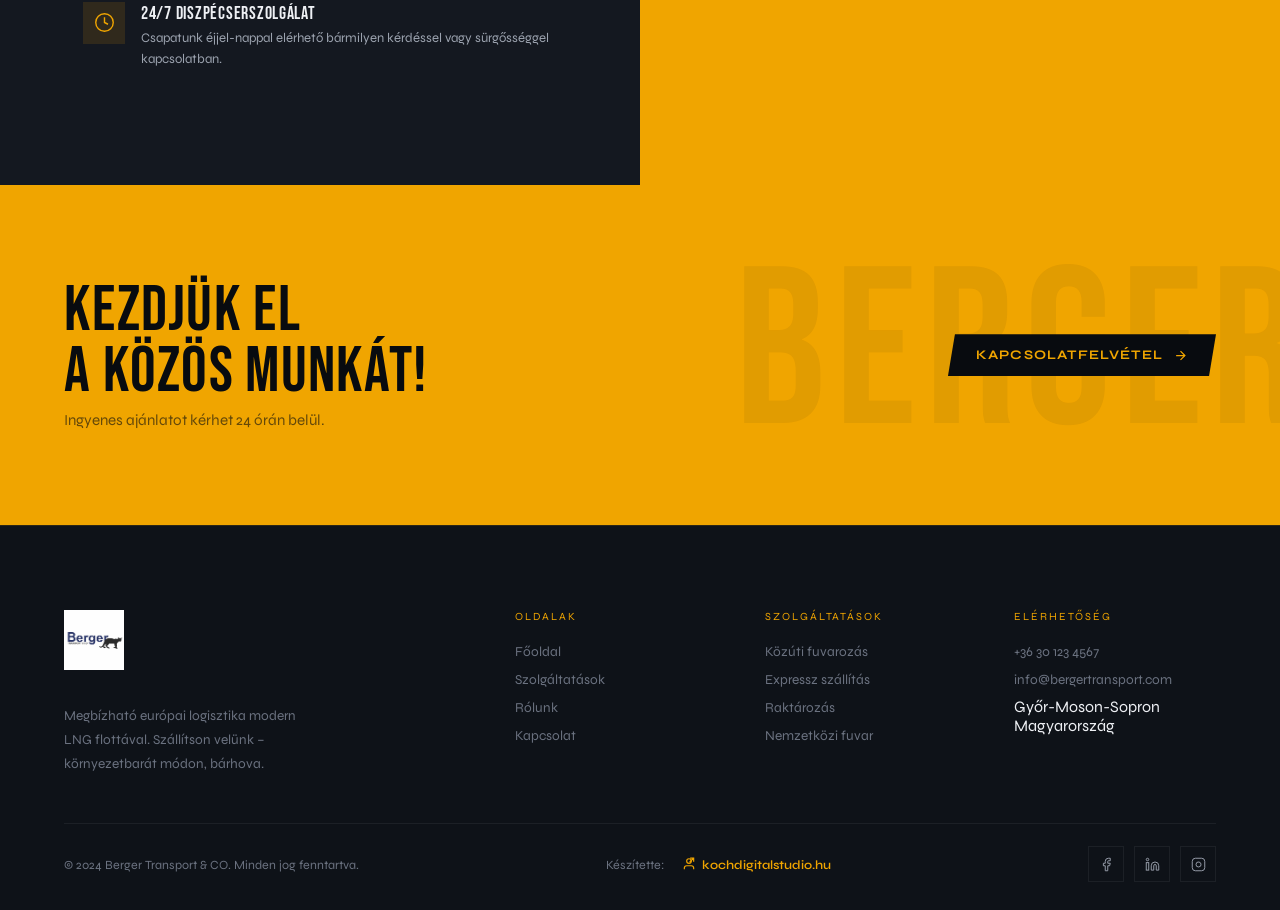
==== commit 7f52bdef: "Update index.html" ====
--- a/index.html
+++ b/index.html
@@ -259,6 +259,19 @@
     width: 22px;
     height: 22px;
   }
+  
+  .footer-bottom {
+    flex-direction: column;
+    align-items: center;
+    text-align: center;
+    gap: 16px;
+  }
+  
+  .footer-credit {
+    order: -1;
+    flex-direction: column;
+    gap: 6px;
+  }
 }
 
 *,*::before,*::after{box-sizing:border-box;margin:0;padding:0}
@@ -798,6 +811,43 @@
 .footer-links a:hover{color:var(--text)}
 .footer-bottom{border-top:1px solid var(--border2);padding-top:22px;display:flex;justify-content:space-between;align-items:center;flex-wrap:wrap;gap:12px}
 .footer-bottom p{color:var(--muted);font-size:.78rem}
+.footer-credit{
+  display:flex;
+  align-items:center;
+  gap:8px;
+  font-size:.78rem;
+  color:var(--muted);
+}
+.footer-credit span{
+  color:var(--muted);
+}
+.footer-credit a{
+  display:inline-flex;
+  align-items:center;
+  gap:6px;
+  color:var(--gold);
+  text-decoration:none;
+  font-weight:600;
+  transition:all .3s ease;
+  padding:4px 10px;
+  border-radius:4px;
+}
+.footer-credit a:hover{
+  color:var(--gold2);
+  background:var(--gold-dim);
+  transform:translateX(3px);
+}
+.footer-credit svg{
+  width:14px;
+  height:14px;
+  stroke:currentColor;
+  fill:none;
+  stroke-width:2;
+  transition:transform .3s ease;
+}
+.footer-credit a:hover svg{
+  transform:rotate(-10deg) scale(1.1);
+}
 .socials{display:flex;gap:10px}
 .soc-btn{width:36px;height:36px;border:1px solid var(--border2);display:flex;align-items:center;justify-content:center;text-decoration:none;transition:border-color .2s,background .2s}
 .soc-btn:hover{border-color:var(--gold);background:var(--gold-dim)}
@@ -1374,6 +1424,17 @@
     </div>
     <div class="footer-bottom">
       <p>© 2024 Berger Transport & CO. Minden jog fenntartva.</p>
+      <div class="footer-credit">
+        <span>Készítette:</span>
+        <a href="https://kochdigitalstudio.hu" target="_blank" rel="noopener noreferrer">
+          <svg viewBox="0 0 24 24" xmlns="http://www.w3.org/2000/svg">
+            <path d="M20 21v-2a4 4 0 0 0-4-4H8a4 4 0 0 0-4 4v2"/>
+            <circle cx="12" cy="7" r="4"/>
+            <path d="M14 2h6v6M20 2l-7 7"/>
+          </svg>
+          kochdigitalstudio.hu
+        </a>
+      </div>
       <div class="socials">
         <a class="soc-btn" href="https://www.facebook.com/profile.php?id=100089573075738" target="_blank" aria-label="Facebook"><svg viewBox="0 0 24 24"><path d="M18 2h-3a5 5 0 0 0-5 5v3H7v4h3v8h4v-8h3l1-4h-4V7a1 1 0 0 1 1-1h3z"/></svg></a>
         <a class="soc-btn" href="#" aria-label="LinkedIn"><svg viewBox="0 0 24 24"><path d="M16 8a6 6 0 0 1 6 6v7h-4v-7a2 2 0 0 0-2-2 2 2 0 0 0-2 2v7h-4v-7a6 6 0 0 1 6-6z"/><rect x="2" y="9" width="4" height="12"/><circle cx="4" cy="4" r="2"/></svg></a>
@@ -1521,7 +1582,7 @@
       <div><div class="footer-col-h">Szolgáltatások</div><ul class="footer-links"><li><a href="#" onclick="showPage('services');return false">Közúti fuvarozás</a></li><li><a href="#" onclick="showPage('services');return false">Expressz szállítás</a></li><li><a href="#" onclick="showPage('services');return false">Raktározás</a></li><li><a href="#" onclick="showPage('services');return false">Nemzetközi fuvar</a></li></ul></div>
       <div><div class="footer-col-h">Elérhetőség</div><ul class="footer-links"><li><a href="tel:+36301234567">+36 30 123 4567</a></li><li><a href="mailto:info@bergertransport.com">info@bergertransport.com</a></li></ul></div>
     </div>
-    <div class="footer-bottom"><p>© 2024 Berger Transport & CO.</p><div class="socials"><a class="soc-btn" href="https://www.facebook.com/profile.php?id=100089573075738" target="_blank" aria-label="Facebook"><svg viewBox="0 0 24 24"><path d="M18 2h-3a5 5 0 0 0-5 5v3H7v4h3v8h4v-8h3l1-4h-4V7a1 1 0 0 1 1-1h3z"/></svg></a><a class="soc-btn" href="#" aria-label="LinkedIn"><svg viewBox="0 0 24 24"><path d="M16 8a6 6 0 0 1 6 6v7h-4v-7a2 2 0 0 0-2-2 2 2 0 0 0-2 2v7h-4v-7a6 6 0 0 1 6-6z"/><rect x="2" y="9" width="4" height="12"/><circle cx="4" cy="4" r="2"/></svg></a></div></div>
+    <div class="footer-bottom"><p>© 2024 Berger Transport & CO.</p><div class="footer-credit"><span>Készítette:</span><a href="https://kochdigitalstudio.hu" target="_blank" rel="noopener noreferrer"><svg viewBox="0 0 24 24" xmlns="http://www.w3.org/2000/svg"><path d="M20 21v-2a4 4 0 0 0-4-4H8a4 4 0 0 0-4 4v2"/><circle cx="12" cy="7" r="4"/><path d="M14 2h6v6M20 2l-7 7"/></svg>kochdigitalstudio.hu</a></div><div class="socials"><a class="soc-btn" href="https://www.facebook.com/profile.php?id=100089573075738" target="_blank" aria-label="Facebook"><svg viewBox="0 0 24 24"><path d="M18 2h-3a5 5 0 0 0-5 5v3H7v4h3v8h4v-8h3l1-4h-4V7a1 1 0 0 1 1-1h3z"/></svg></a><a class="soc-btn" href="#" aria-label="LinkedIn"><svg viewBox="0 0 24 24"><path d="M16 8a6 6 0 0 1 6 6v7h-4v-7a2 2 0 0 0-2-2 2 2 0 0 0-2 2v7h-4v-7a6 6 0 0 1 6-6z"/><rect x="2" y="9" width="4" height="12"/><circle cx="4" cy="4" r="2"/></svg></a></div></div>
   </footer>
 </div><!-- /page-services -->
 
@@ -1604,7 +1665,7 @@
       <div><div class="footer-col-h">Szolgáltatások</div><ul class="footer-links"><li><a href="#" onclick="showPage('services');return false">Közúti fuvarozás</a></li><li><a href="#" onclick="showPage('services');return false">Expressz szállítás</a></li><li><a href="#" onclick="showPage('services');return false">Raktározás</a></li><li><a href="#" onclick="showPage('services');return false">Nemzetközi fuvar</a></li></ul></div>
       <div><div class="footer-col-h">Elérhetőség</div><ul class="footer-links"><li><a href="tel:+36301234567">+36 30 123 4567</a></li><li><a href="mailto:info@bergertransport.com">info@bergertransport.com</a></li></ul></div>
     </div>
-    <div class="footer-bottom"><p>© 2024 Berger Transport & CO.</p><div class="socials"><a class="soc-btn" href="https://www.facebook.com/profile.php?id=100089573075738" target="_blank" aria-label="Facebook"><svg viewBox="0 0 24 24"><path d="M18 2h-3a5 5 0 0 0-5 5v3H7v4h3v8h4v-8h3l1-4h-4V7a1 1 0 0 1 1-1h3z"/></svg></a><a class="soc-btn" href="#" aria-label="LinkedIn"><svg viewBox="0 0 24 24"><path d="M16 8a6 6 0 0 1 6 6v7h-4v-7a2 2 0 0 0-2-2 2 2 0 0 0-2 2v7h-4v-7a6 6 0 0 1 6-6z"/><rect x="2" y="9" width="4" height="12"/><circle cx="4" cy="4" r="2"/></svg></a></div></div>
+    <div class="footer-bottom"><p>© 2024 Berger Transport & CO.</p><div class="footer-credit"><span>Készítette:</span><a href="https://kochdigitalstudio.hu" target="_blank" rel="noopener noreferrer"><svg viewBox="0 0 24 24" xmlns="http://www.w3.org/2000/svg"><path d="M20 21v-2a4 4 0 0 0-4-4H8a4 4 0 0 0-4 4v2"/><circle cx="12" cy="7" r="4"/><path d="M14 2h6v6M20 2l-7 7"/></svg>kochdigitalstudio.hu</a></div><div class="socials"><a class="soc-btn" href="https://www.facebook.com/profile.php?id=100089573075738" target="_blank" aria-label="Facebook"><svg viewBox="0 0 24 24"><path d="M18 2h-3a5 5 0 0 0-5 5v3H7v4h3v8h4v-8h3l1-4h-4V7a1 1 0 0 1 1-1h3z"/></svg></a><a class="soc-btn" href="#" aria-label="LinkedIn"><svg viewBox="0 0 24 24"><path d="M16 8a6 6 0 0 1 6 6v7h-4v-7a2 2 0 0 0-2-2 2 2 0 0 0-2 2v7h-4v-7a6 6 0 0 1 6-6z"/><rect x="2" y="9" width="4" height="12"/><circle cx="4" cy="4" r="2"/></svg></a></div></div>
   </footer>
 </div><!-- /page-about -->
 
@@ -1717,7 +1778,7 @@
       <div><div class="footer-col-h">Szolgáltatások</div><ul class="footer-links"><li><a href="#" onclick="showPage('services');return false">Közúti fuvarozás</a></li><li><a href="#" onclick="showPage('services');return false">Expressz szállítás</a></li><li><a href="#" onclick="showPage('services');return false">Raktározás</a></li><li><a href="#" onclick="showPage('services');return false">Nemzetközi fuvar</a></li></ul></div>
       <div><div class="footer-col-h">Elérhetőség</div><ul class="footer-links"><li><a href="tel:+36301234567">+36 30 123 4567</a></li><li><a href="mailto:info@bergertransport.com">info@bergertransport.com</a></li></ul></div>
     </div>
-    <div class="footer-bottom"><p>© 2024 Berger Transport & CO. Minden jog fenntartva.</p><div class="socials"><a class="soc-btn" href="https://www.facebook.com/profile.php?id=100089573075738" target="_blank" aria-label="Facebook"><svg viewBox="0 0 24 24"><path d="M18 2h-3a5 5 0 0 0-5 5v3H7v4h3v8h4v-8h3l1-4h-4V7a1 1 0 0 1 1-1h3z"/></svg></a><a class="soc-btn" href="#" aria-label="LinkedIn"><svg viewBox="0 0 24 24"><path d="M16 8a6 6 0 0 1 6 6v7h-4v-7a2 2 0 0 0-2-2 2 2 0 0 0-2 2v7h-4v-7a6 6 0 0 1 6-6z"/><rect x="2" y="9" width="4" height="12"/><circle cx="4" cy="4" r="2"/></svg></a></div></div>
+    <div class="footer-bottom"><p>© 2024 Berger Transport & CO. Minden jog fenntartva.</p><div class="footer-credit"><span>Készítette:</span><a href="https://kochdigitalstudio.hu" target="_blank" rel="noopener noreferrer"><svg viewBox="0 0 24 24" xmlns="http://www.w3.org/2000/svg"><path d="M20 21v-2a4 4 0 0 0-4-4H8a4 4 0 0 0-4 4v2"/><circle cx="12" cy="7" r="4"/><path d="M14 2h6v6M20 2l-7 7"/></svg>kochdigitalstudio.hu</a></div><div class="socials"><a class="soc-btn" href="https://www.facebook.com/profile.php?id=100089573075738" target="_blank" aria-label="Facebook"><svg viewBox="0 0 24 24"><path d="M18 2h-3a5 5 0 0 0-5 5v3H7v4h3v8h4v-8h3l1-4h-4V7a1 1 0 0 1 1-1h3z"/></svg></a><a class="soc-btn" href="#" aria-label="LinkedIn"><svg viewBox="0 0 24 24"><path d="M16 8a6 6 0 0 1 6 6v7h-4v-7a2 2 0 0 0-2-2 2 2 0 0 0-2 2v7h-4v-7a6 6 0 0 1 6-6z"/><rect x="2" y="9" width="4" height="12"/><circle cx="4" cy="4" r="2"/></svg></a></div></div>
   </footer>
 </div><!-- /page-contact -->
 
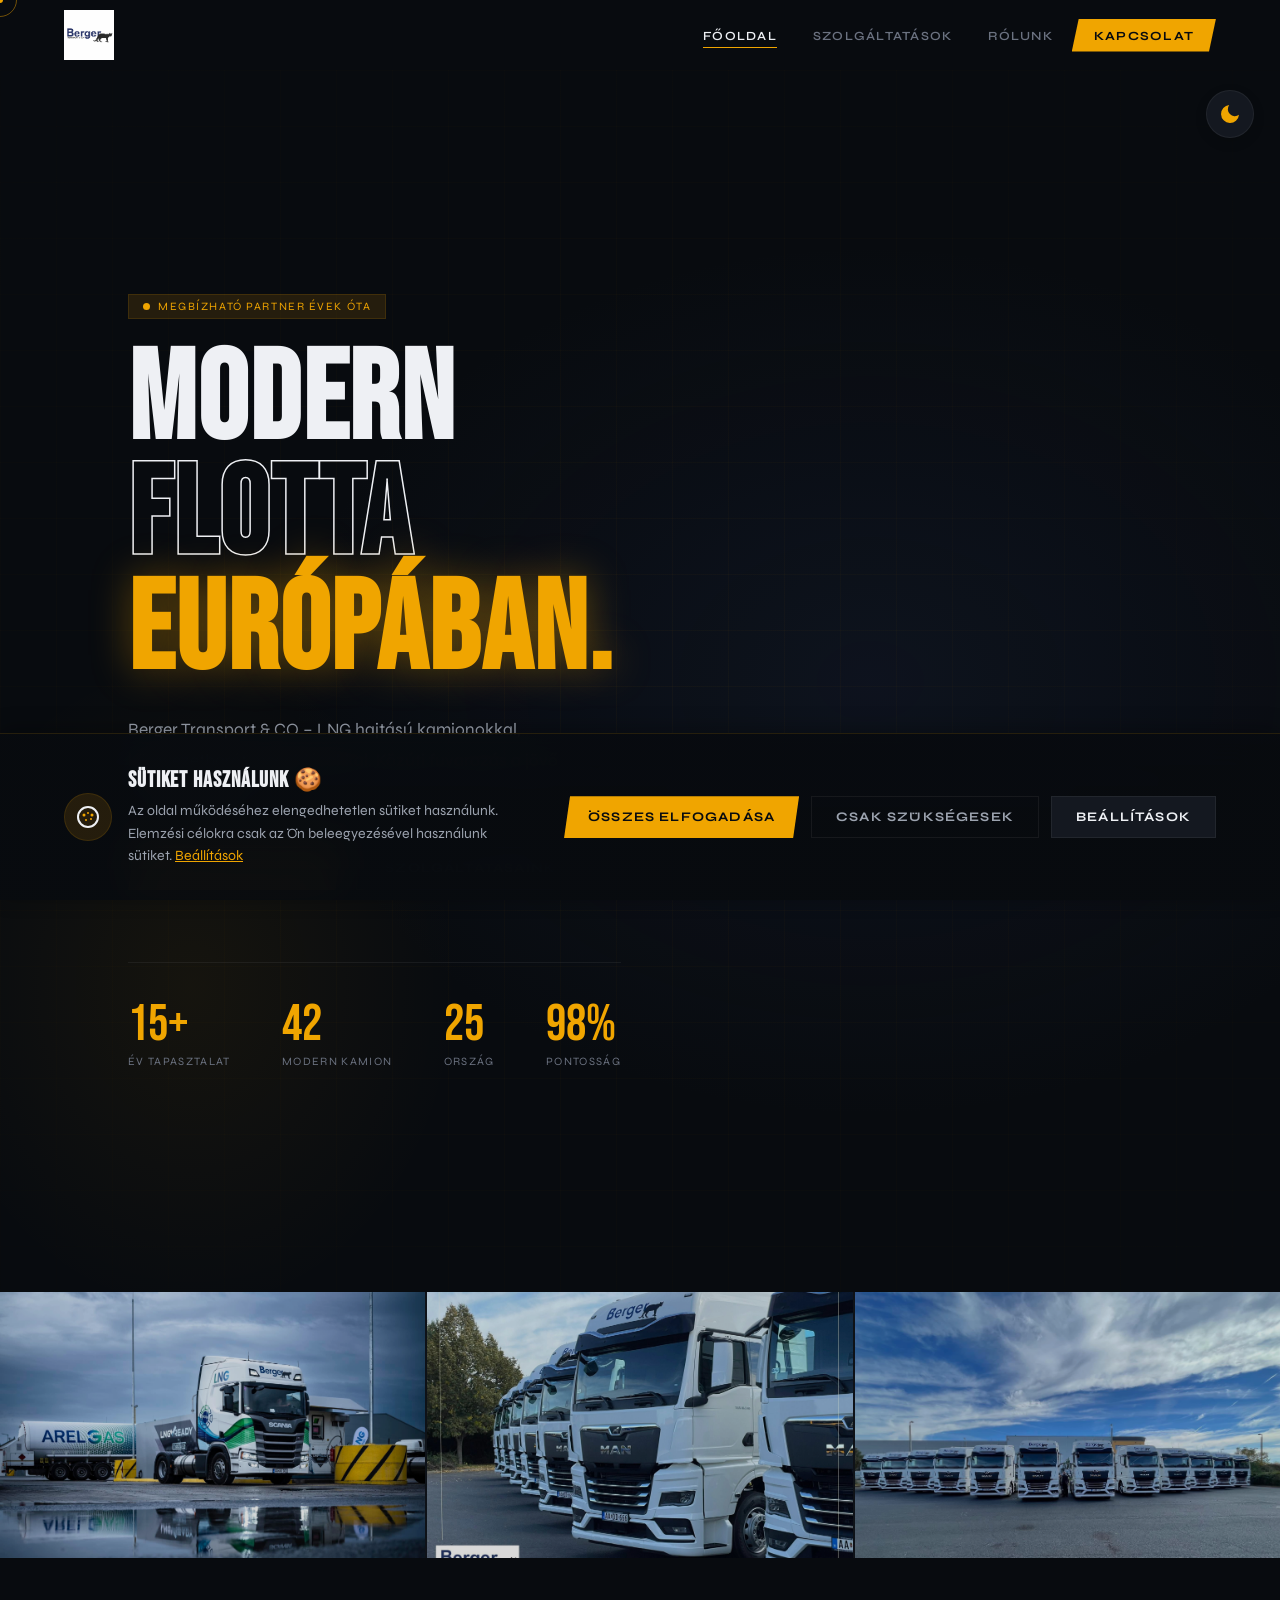
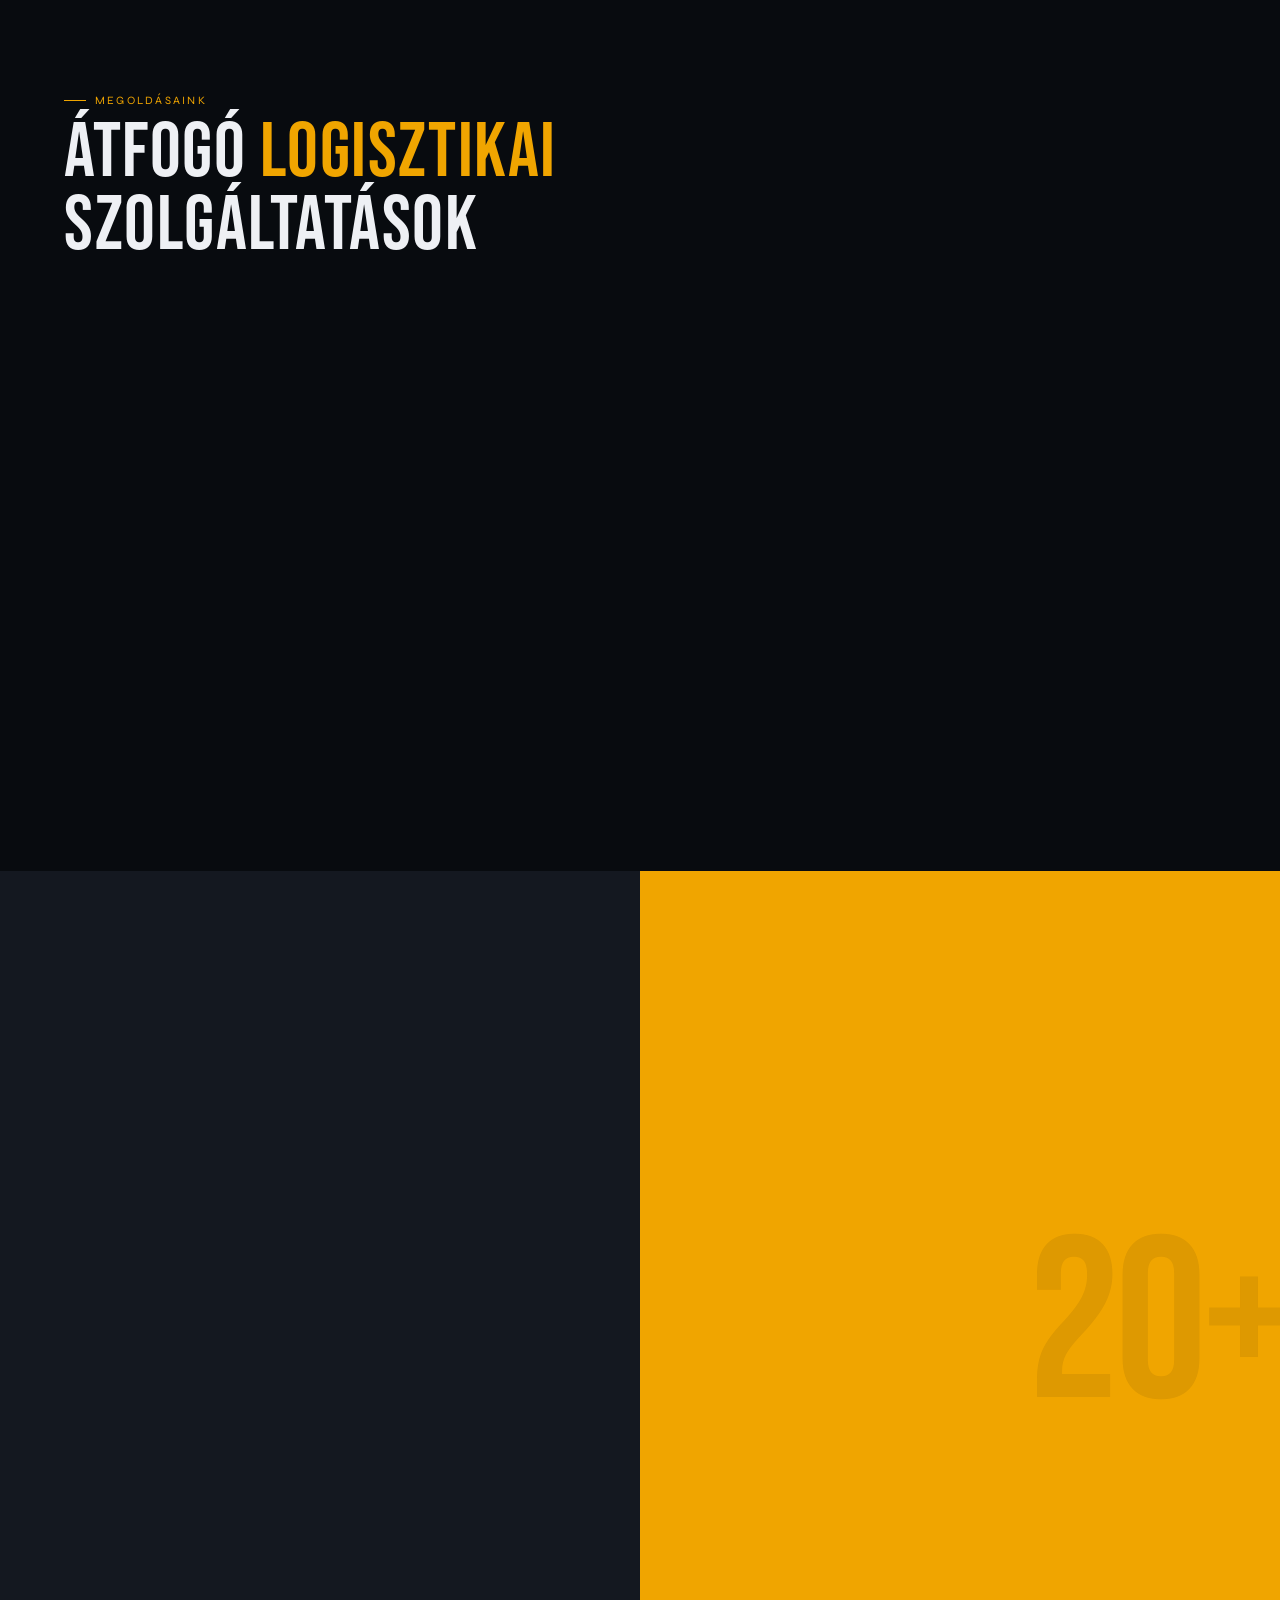
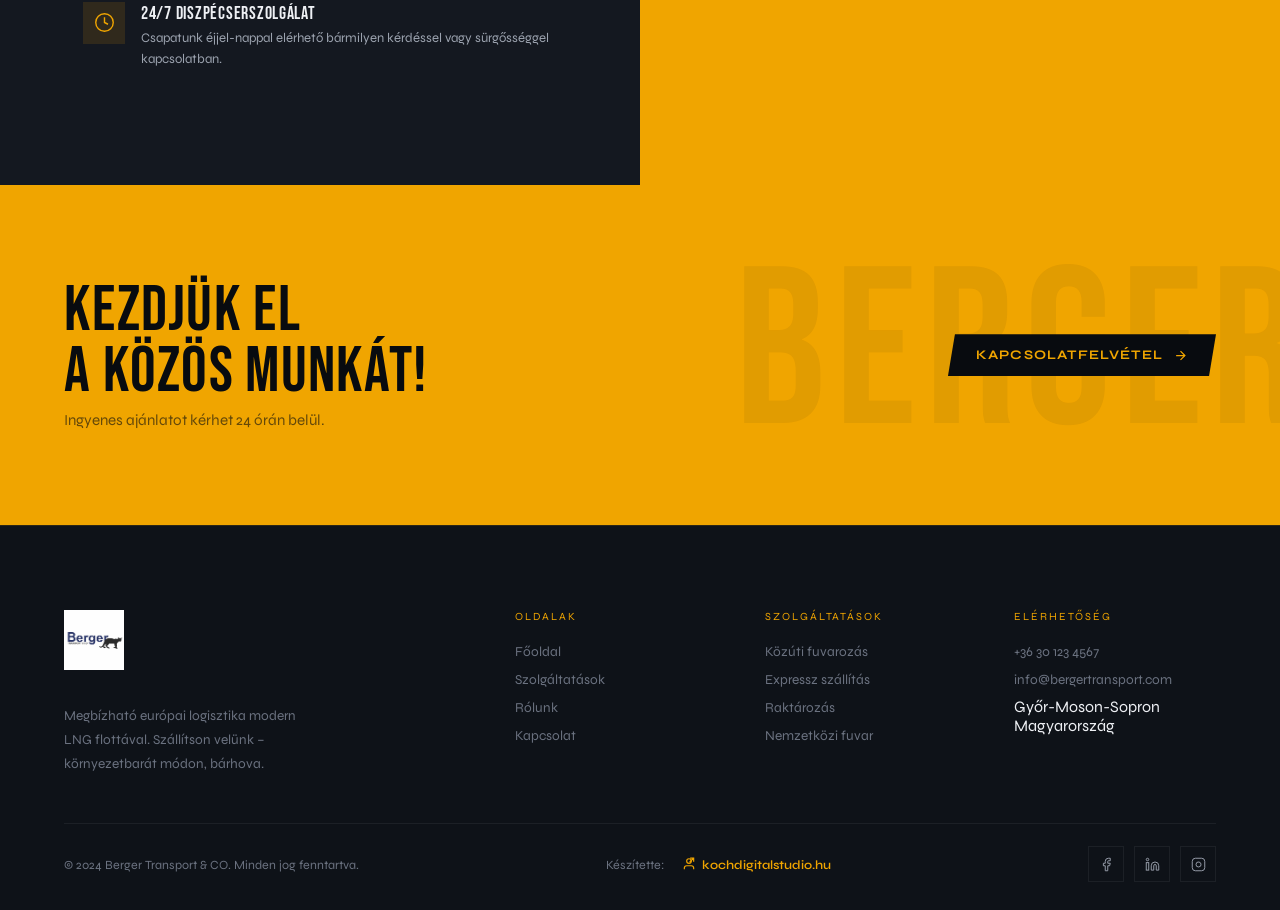
==== commit 2935ec0d: "Update index.html" ====
--- a/index.html
+++ b/index.html
@@ -3,6 +3,14 @@
 <head>
 <meta charset="UTF-8">
 <meta name="viewport" content="width=device-width, initial-scale=1.0">
+<meta http-equiv="X-UA-Compatible" content="IE=edge">
+<meta name="robots" content="index, follow, max-image-preview:large, max-snippet:-1, max-video-preview:-1">
+<meta name="googlebot" content="index, follow">
+<meta name="language" content="Hungarian">
+<meta name="author" content="Berger Transport & CO">
+<meta name="copyright" content="© 2024 Berger Transport & CO">
+<meta name="rating" content="general">
+<meta name="revisit-after" content="7 days">
 <meta name="description" content="Berger Transport & CO - Megbízható közúti fuvarozás és logisztikai szolgáltatások Európa-szerte. Modern LNG flotta.">
 <meta name="keywords" content="fuvarozás, logisztika, szállítmányozás, raktározás, közúti fuvar, expressz szállítás, Berger Transport, LNG kamion">
 
@@ -44,6 +52,163 @@
 <link rel="canonical" content="https://berger-transport.hu/">
 <title>Berger Transport & CO – Logisztika & Fuvarozás</title>
 <link href="https://fonts.googleapis.com/css2?family=Bebas+Neue&family=Syne:wght@400;600;700&display=swap" rel="stylesheet">
+
+<!-- JSON-LD Strukturált adatok (Schema.org) a SEO-hoz -->
+<script type="application/ld+json">
+{
+  "@context": "https://schema.org",
+  "@type": "TransportationCompany",
+  "name": "Berger Transport & CO",
+  "description": "Megbízható közúti fuvarozás és logisztikai szolgáltatások Európa-szerte modern LNG flottával",
+  "url": "https://berger-transport.hu",
+  "logo": "https://berger-transport.hu/logo.jpg",
+  "image": "https://berger-transport.hu/ke_p1.jpg",
+  "telephone": "+36-30-123-4567",
+  "email": "info@bergertransport.com",
+  "address": {
+    "@type": "PostalAddress",
+    "addressRegion": "Győr-Moson-Sopron",
+    "addressCountry": "HU"
+  },
+  "geo": {
+    "@type": "GeoCoordinates",
+    "latitude": "47.6815",
+    "longitude": "17.6355"
+  },
+  "areaServed": [
+    {
+      "@type": "GeoCircle",
+      "geoMidpoint": {
+        "@type": "GeoCoordinates",
+        "latitude": "50.0",
+        "longitude": "10.0"
+      },
+      "geoRadius": "2000000"
+    }
+  ],
+  "openingHoursSpecification": [
+    {
+      "@type": "OpeningHoursSpecification",
+      "dayOfWeek": ["Monday", "Tuesday", "Wednesday", "Thursday", "Friday"],
+      "opens": "07:00",
+      "closes": "19:00"
+    }
+  ],
+  "serviceType": [
+    "Közúti fuvarozás",
+    "Expressz szállítás",
+    "Raktározás",
+    "Nemzetközi fuvarozás",
+    "LNG kamionos szállítás"
+  ],
+  "knowsAbout": [
+    "Logisztika",
+    "Fuvarozás",
+    "LNG technológia",
+    "Környezetbarát szállítás"
+  ],
+  "slogan": "Modern flotta Európában - LNG hajtású környezetbarát logisztika",
+  "foundingDate": "2009",
+  "numberOfEmployees": {
+    "@type": "QuantitativeValue",
+    "value": "50"
+  },
+  "sameAs": [
+    "https://www.facebook.com/profile.php?id=100089573075738"
+  ],
+  "aggregateRating": {
+    "@type": "AggregateRating",
+    "ratingValue": "4.8",
+    "reviewCount": "127"
+  }
+}
+</script>
+
+<!-- Breadcrumb Schema -->
+<script type="application/ld+json">
+{
+  "@context": "https://schema.org",
+  "@type": "BreadcrumbList",
+  "itemListElement": [
+    {
+      "@type": "ListItem",
+      "position": 1,
+      "name": "Főoldal",
+      "item": "https://berger-transport.hu/"
+    },
+    {
+      "@type": "ListItem",
+      "position": 2,
+      "name": "Szolgáltatások",
+      "item": "https://berger-transport.hu/#services"
+    },
+    {
+      "@type": "ListItem",
+      "position": 3,
+      "name": "Rólunk",
+      "item": "https://berger-transport.hu/#about"
+    },
+    {
+      "@type": "ListItem",
+      "position": 4,
+      "name": "Kapcsolat",
+      "item": "https://berger-transport.hu/#contact"
+    }
+  ]
+}
+</script>
+
+<!-- Service Schema -->
+<script type="application/ld+json">
+{
+  "@context": "https://schema.org",
+  "@type": "Service",
+  "serviceType": "Közúti áruszállítás",
+  "provider": {
+    "@type": "TransportationCompany",
+    "name": "Berger Transport & CO"
+  },
+  "areaServed": {
+    "@type": "Place",
+    "name": "Európa"
+  },
+  "offers": [
+    {
+      "@type": "Offer",
+      "itemOffered": {
+        "@type": "Service",
+        "name": "Teljes rakományos fuvarozás (FTL)",
+        "description": "Modern LNG kamionokkal teljes rakományok szállítása Európa-szerte"
+      }
+    },
+    {
+      "@type": "Offer",
+      "itemOffered": {
+        "@type": "Service",
+        "name": "Részrakományos fuvarozás (LTL)",
+        "description": "Költséghatékony megoldás kisebb mennyiségű áruk szállítására"
+      }
+    },
+    {
+      "@type": "Offer",
+      "itemOffered": {
+        "@type": "Service",
+        "name": "Expressz szállítás",
+        "description": "24-72 órás gyors kézbesítés időkritikus küldemények esetén"
+      }
+    },
+    {
+      "@type": "Offer",
+      "itemOffered": {
+        "@type": "Service",
+        "name": "Raktározás",
+        "description": "Biztonságos tárolás és készletkezelés modern WMS rendszerrel"
+      }
+    }
+  ]
+}
+</script>
+
 <style>
 :root {
   --bg: #080b0f;
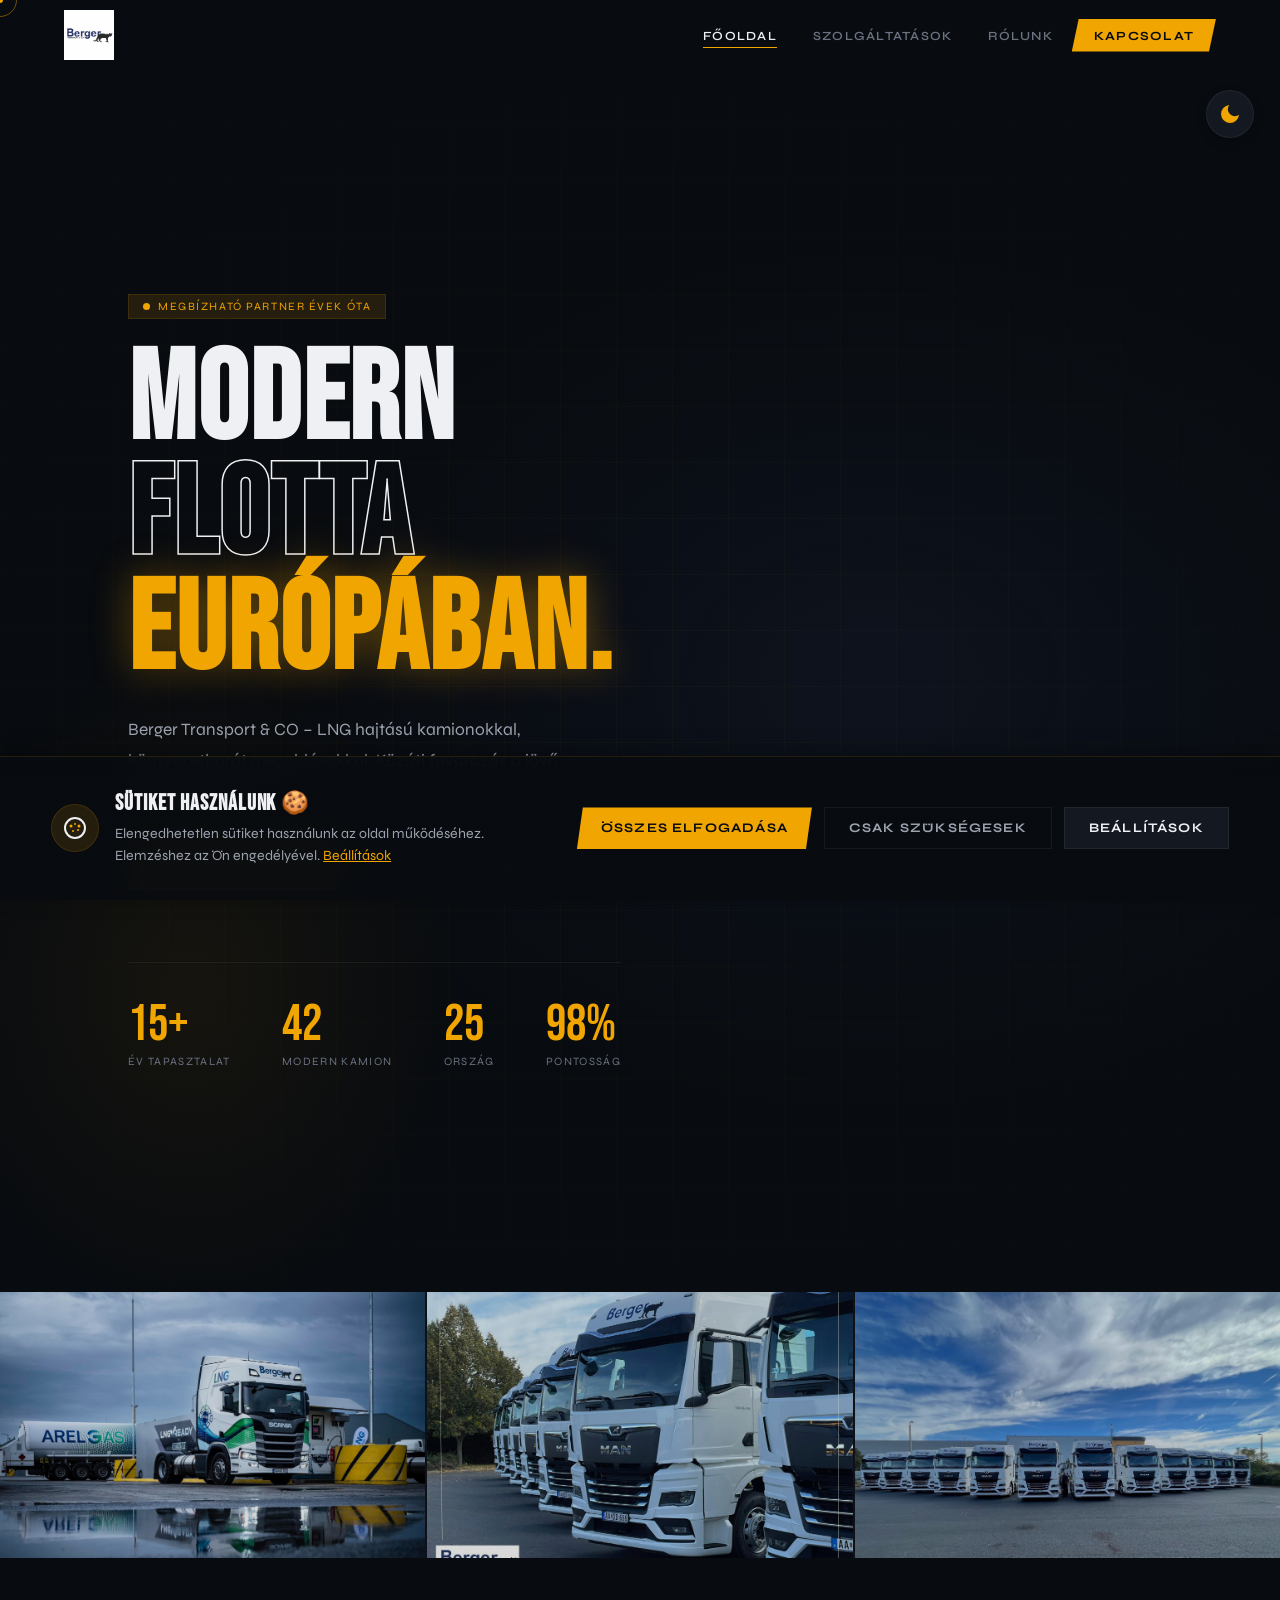
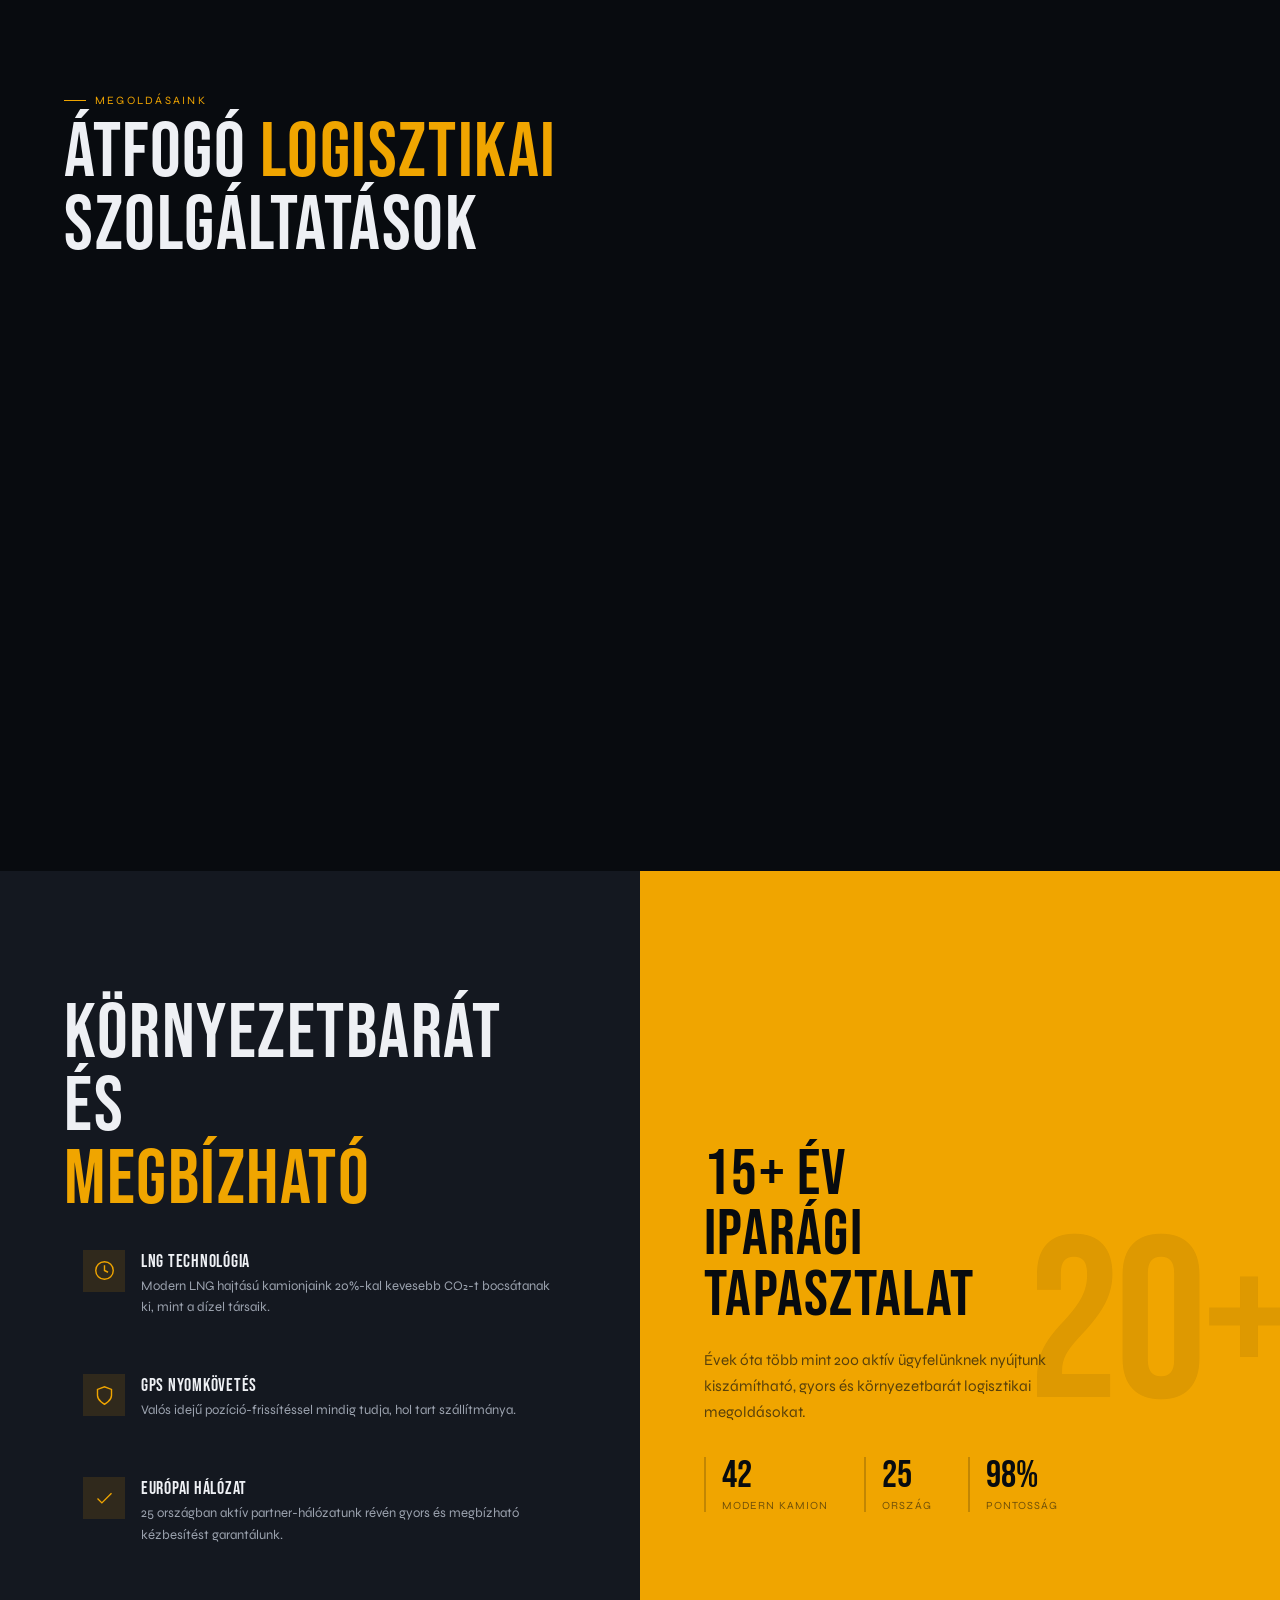
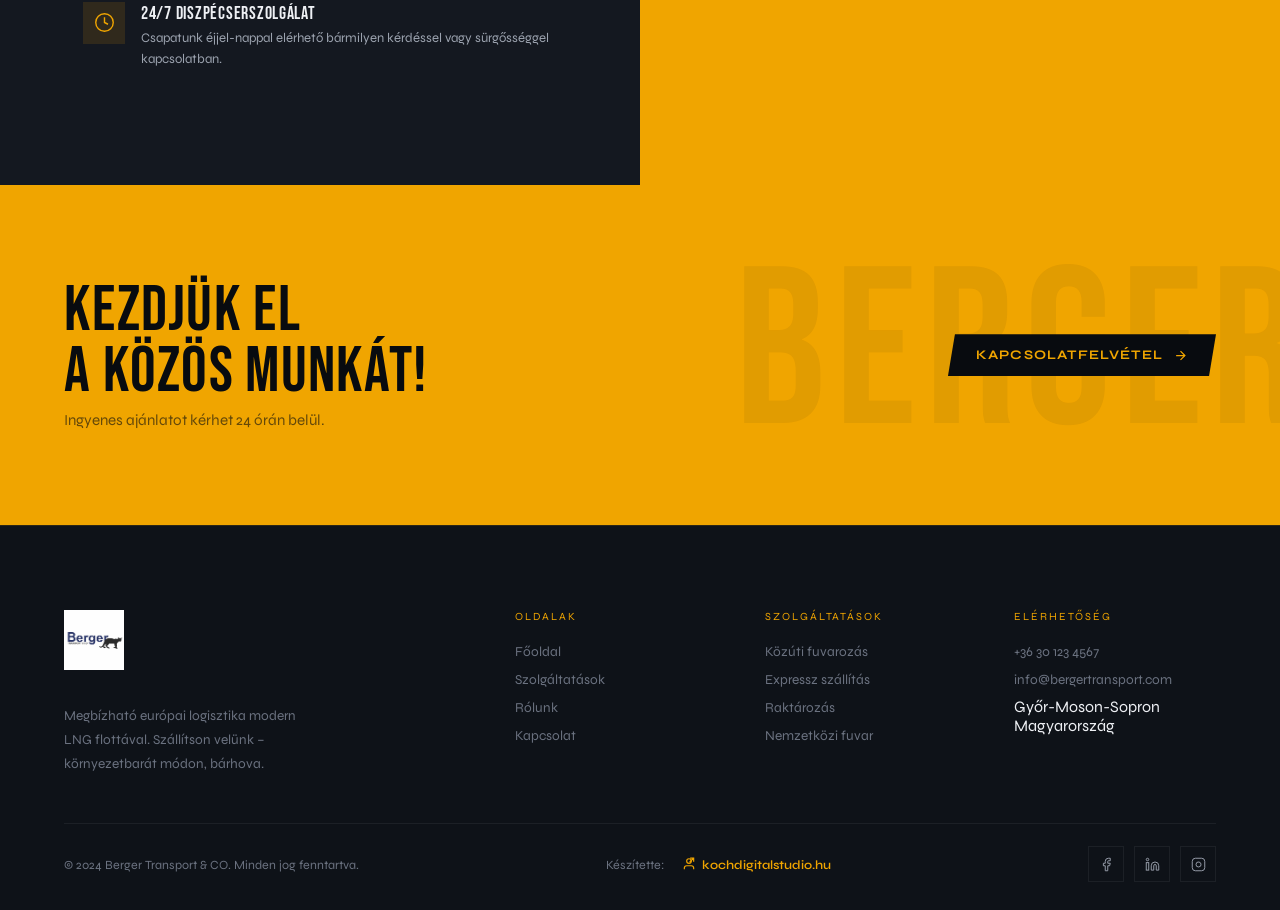
==== commit 905be6d0: "Update index.html" ====
--- a/index.html
+++ b/index.html
@@ -1056,11 +1056,13 @@
   background:linear-gradient(to top, rgba(8,11,15,0.98) 0%, rgba(8,11,15,0.95) 100%);
   backdrop-filter:blur(20px);
   border-top:1px solid var(--border);
-  padding:clamp(20px,4vw,32px) clamp(16px,5vw,72px);
+  padding:clamp(16px,3vw,32px) clamp(16px,4vw,72px);
   z-index:9999;
   transform:translateY(100%);
   transition:transform .5s cubic-bezier(0.34, 1.56, 0.64, 1);
   box-shadow:0 -4px 20px rgba(0,0,0,.3);
+  max-height:90vh;
+  overflow-y:auto;
 }
 #cookieBanner.show{
   transform:translateY(0);
@@ -1294,25 +1296,42 @@
 @media(max-width:768px){
   .cookie-content{
     grid-template-columns:1fr;
-    gap:20px;
+    gap:16px;
   }
   .cookie-text{
-    flex-direction:column;
+    flex-direction:row;
     align-items:flex-start;
     text-align:left;
   }
+  .cookie-icon{
+    width:40px;
+    height:40px;
+    flex-shrink:0;
+  }
+  .cookie-icon svg{
+    width:20px;
+    height:20px;
+  }
+  .cookie-message h3{
+    font-size:1.1rem;
+    margin-bottom:4px;
+  }
+  .cookie-message p{
+    font-size:.8rem;
+    line-height:1.5;
+  }
   .cookie-actions{
     width:100%;
+    flex-direction:column;
+    gap:8px;
   }
   .cookie-btn{
-    flex:1;
-    min-width:140px;
+    width:100%;
+    padding:11px 20px;
+    font-size:.75rem;
   }
-  .cookie-message h3{
-    font-size:1.2rem;
-  }
-  .cookie-message p{
-    font-size:.82rem;
+  #cookieBanner{
+    padding:16px;
   }
 }
 </style>
@@ -1965,7 +1984,7 @@
       </div>
       <div class="cookie-message">
         <h3>Sütiket használunk 🍪</h3>
-        <p>Az oldal működéséhez elengedhetetlen sütiket használunk. Elemzési célokra csak az Ön beleegyezésével használunk sütiket. <a href="#" onclick="showCookieSettings();return false">Beállítások</a></p>
+        <p>Elengedhetetlen sütiket használunk az oldal működéséhez. Elemzéshez az Ön engedélyével. <a href="#" onclick="showCookieSettings();return false">Beállítások</a></p>
       </div>
     </div>
     <div class="cookie-actions">
